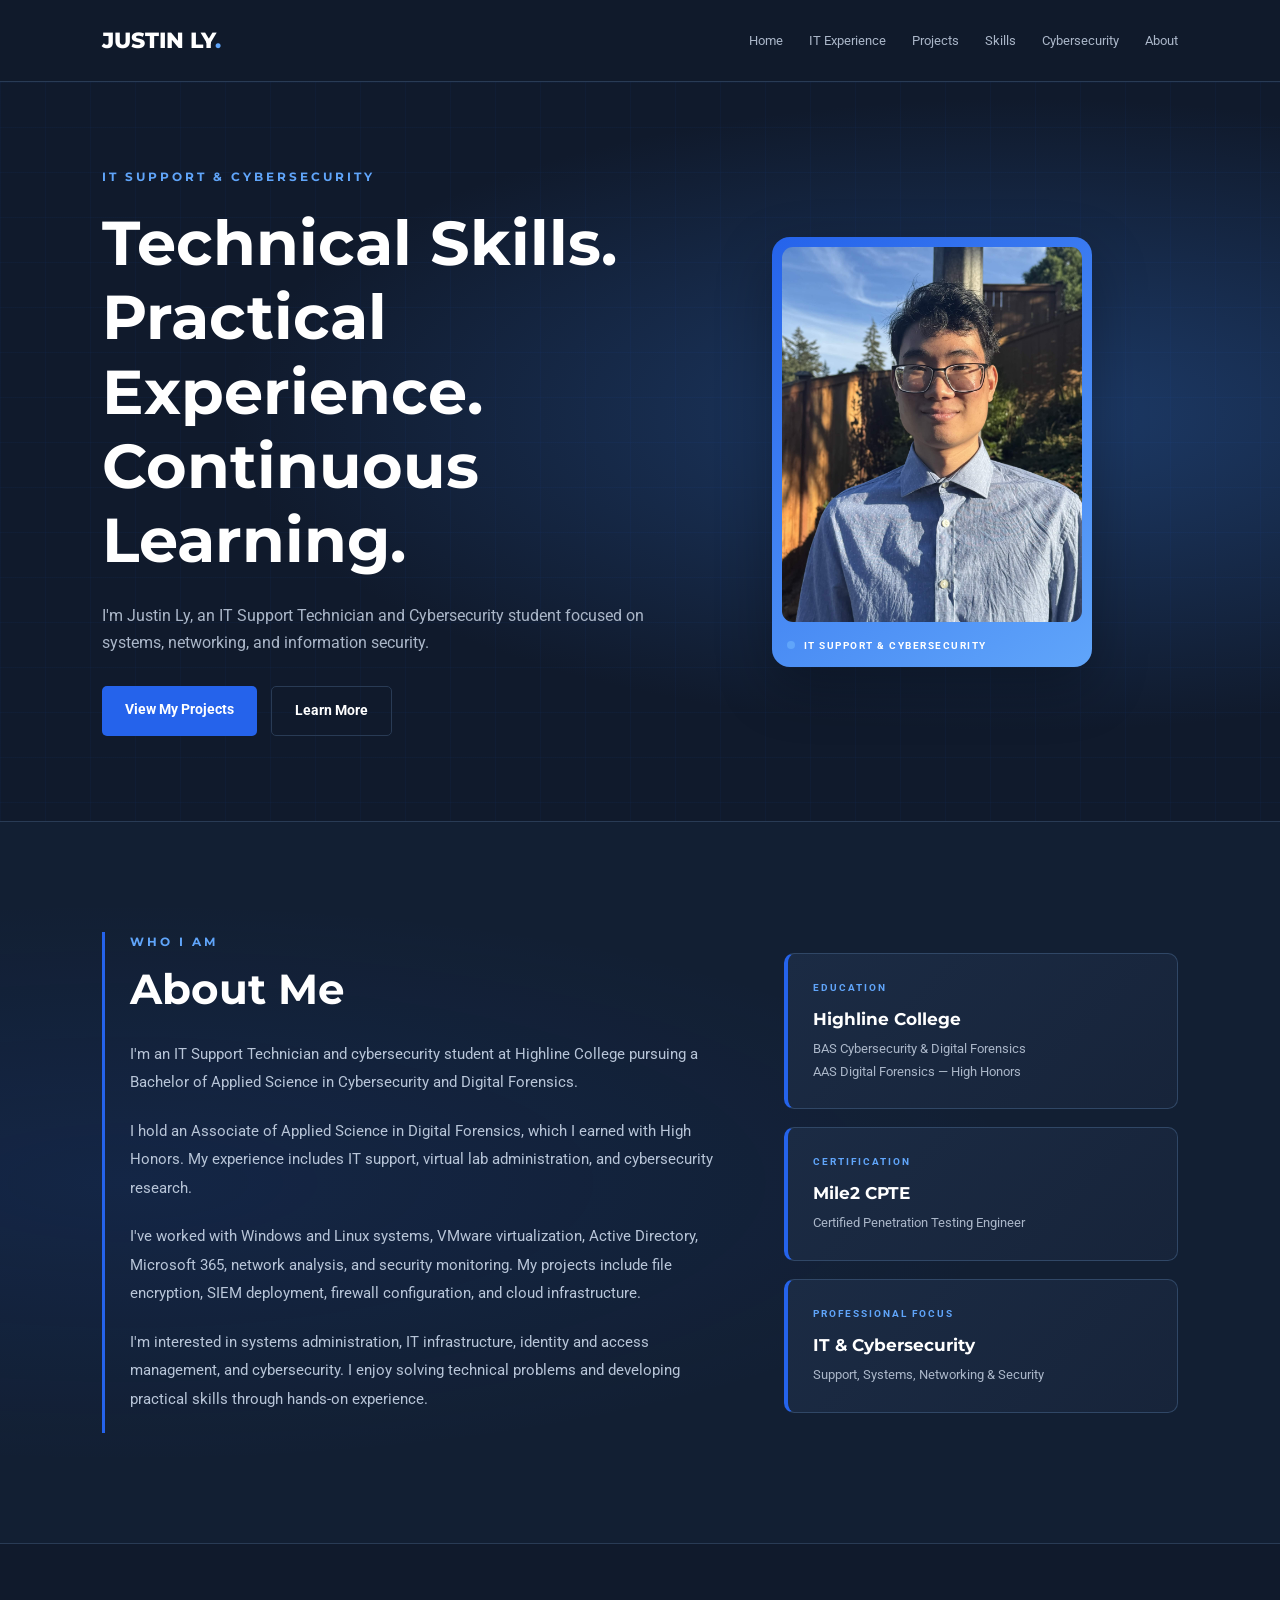
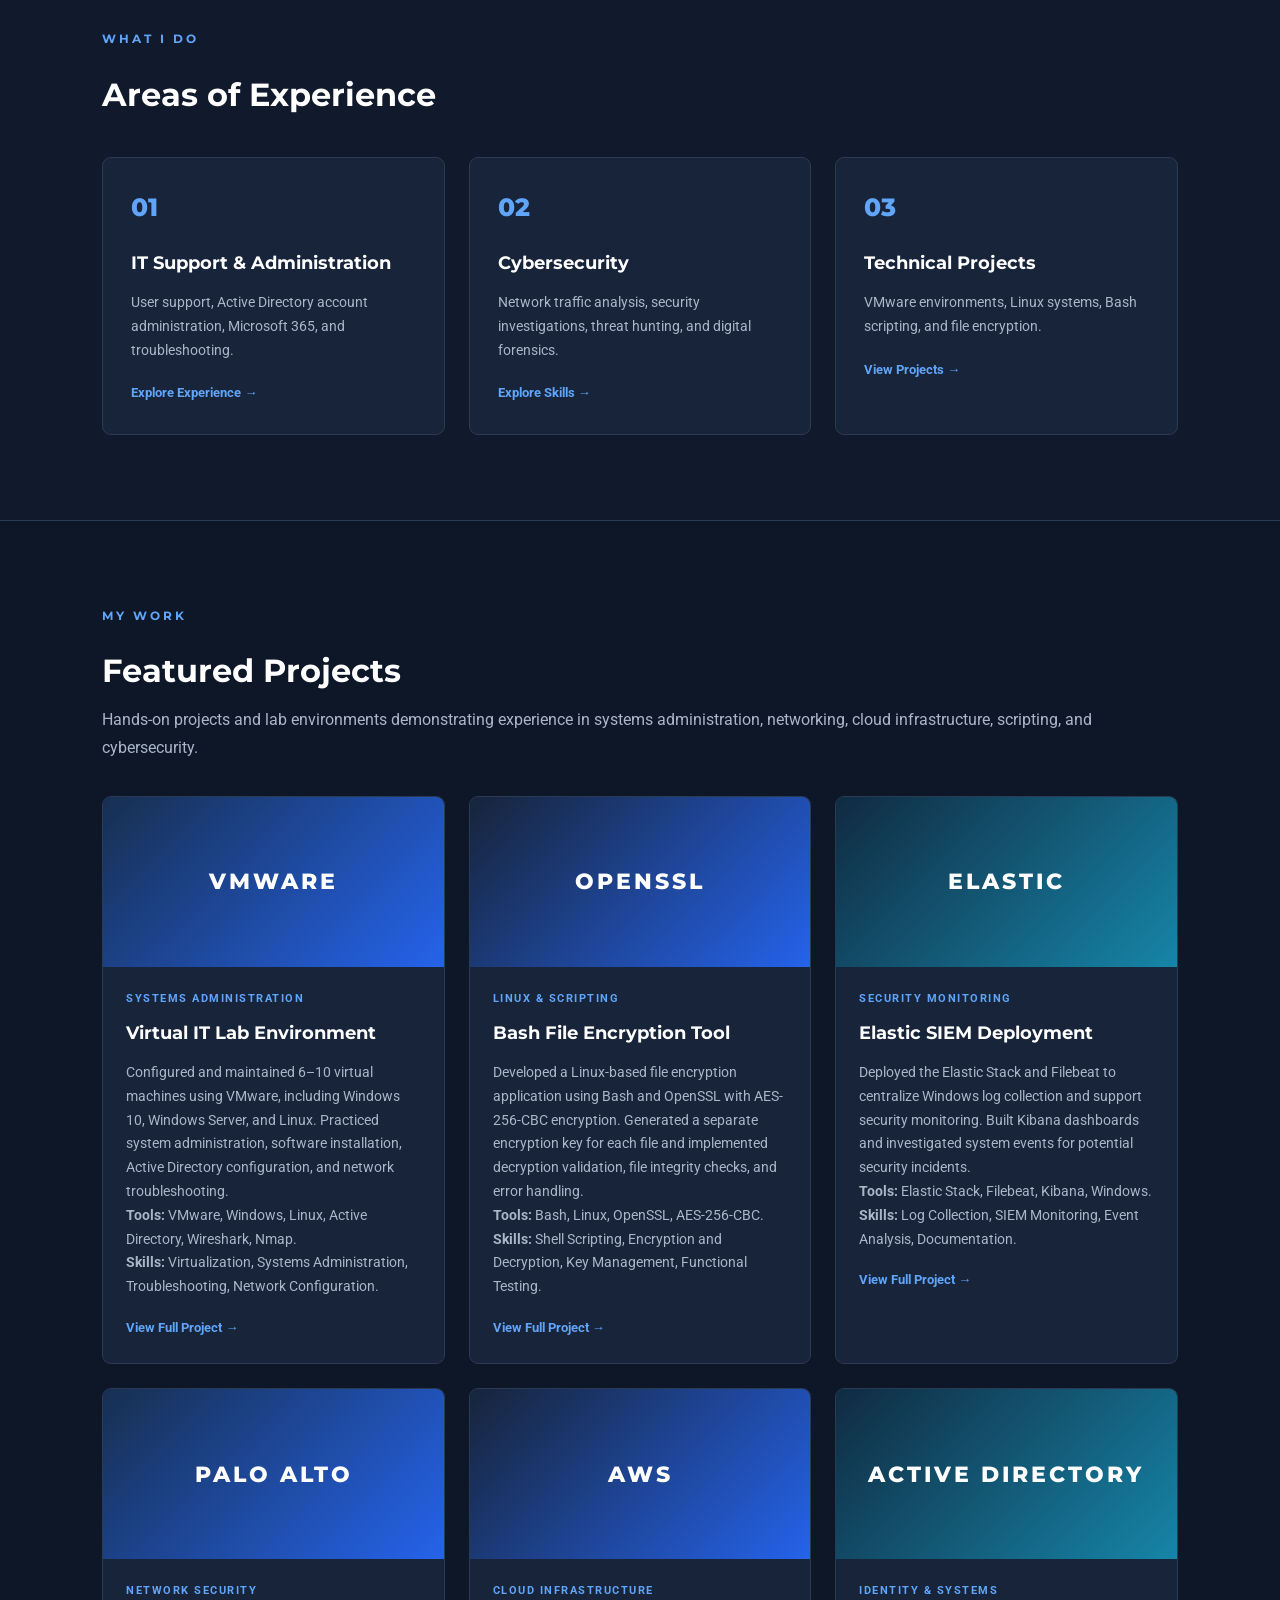
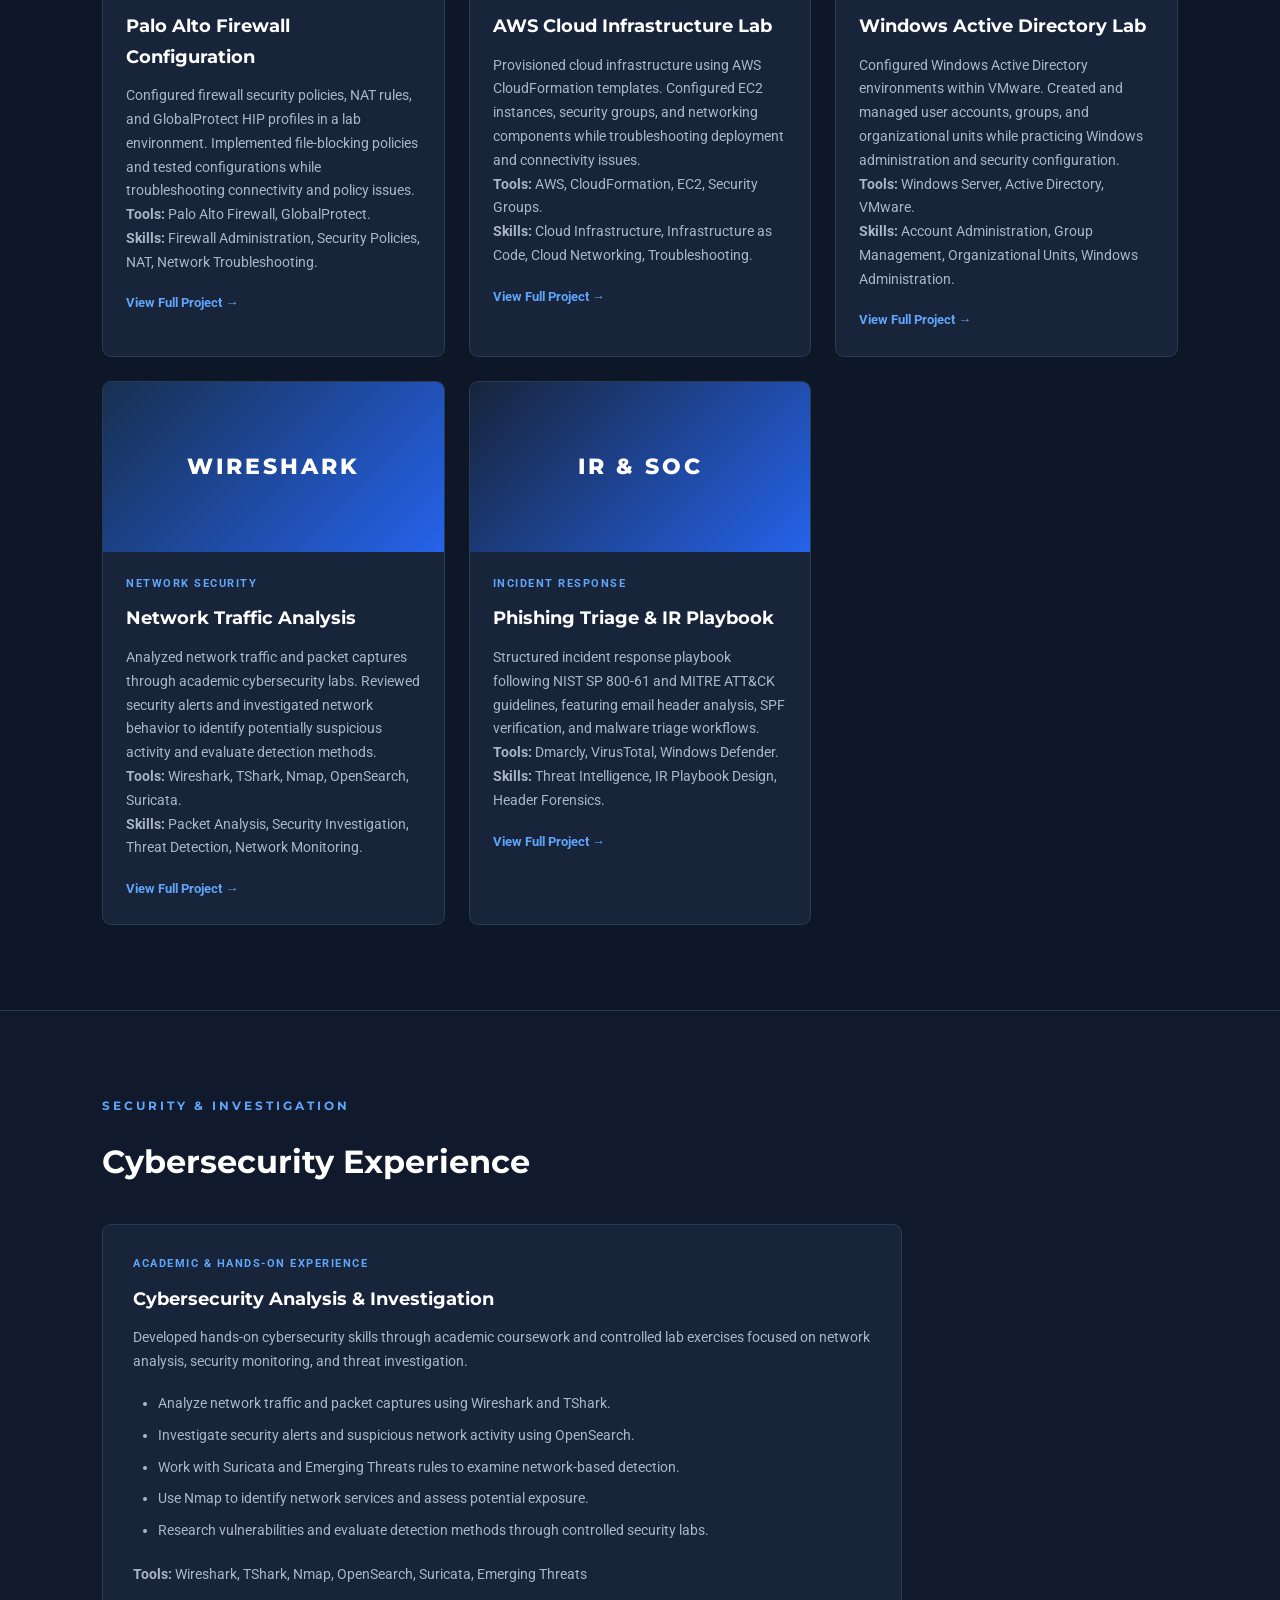
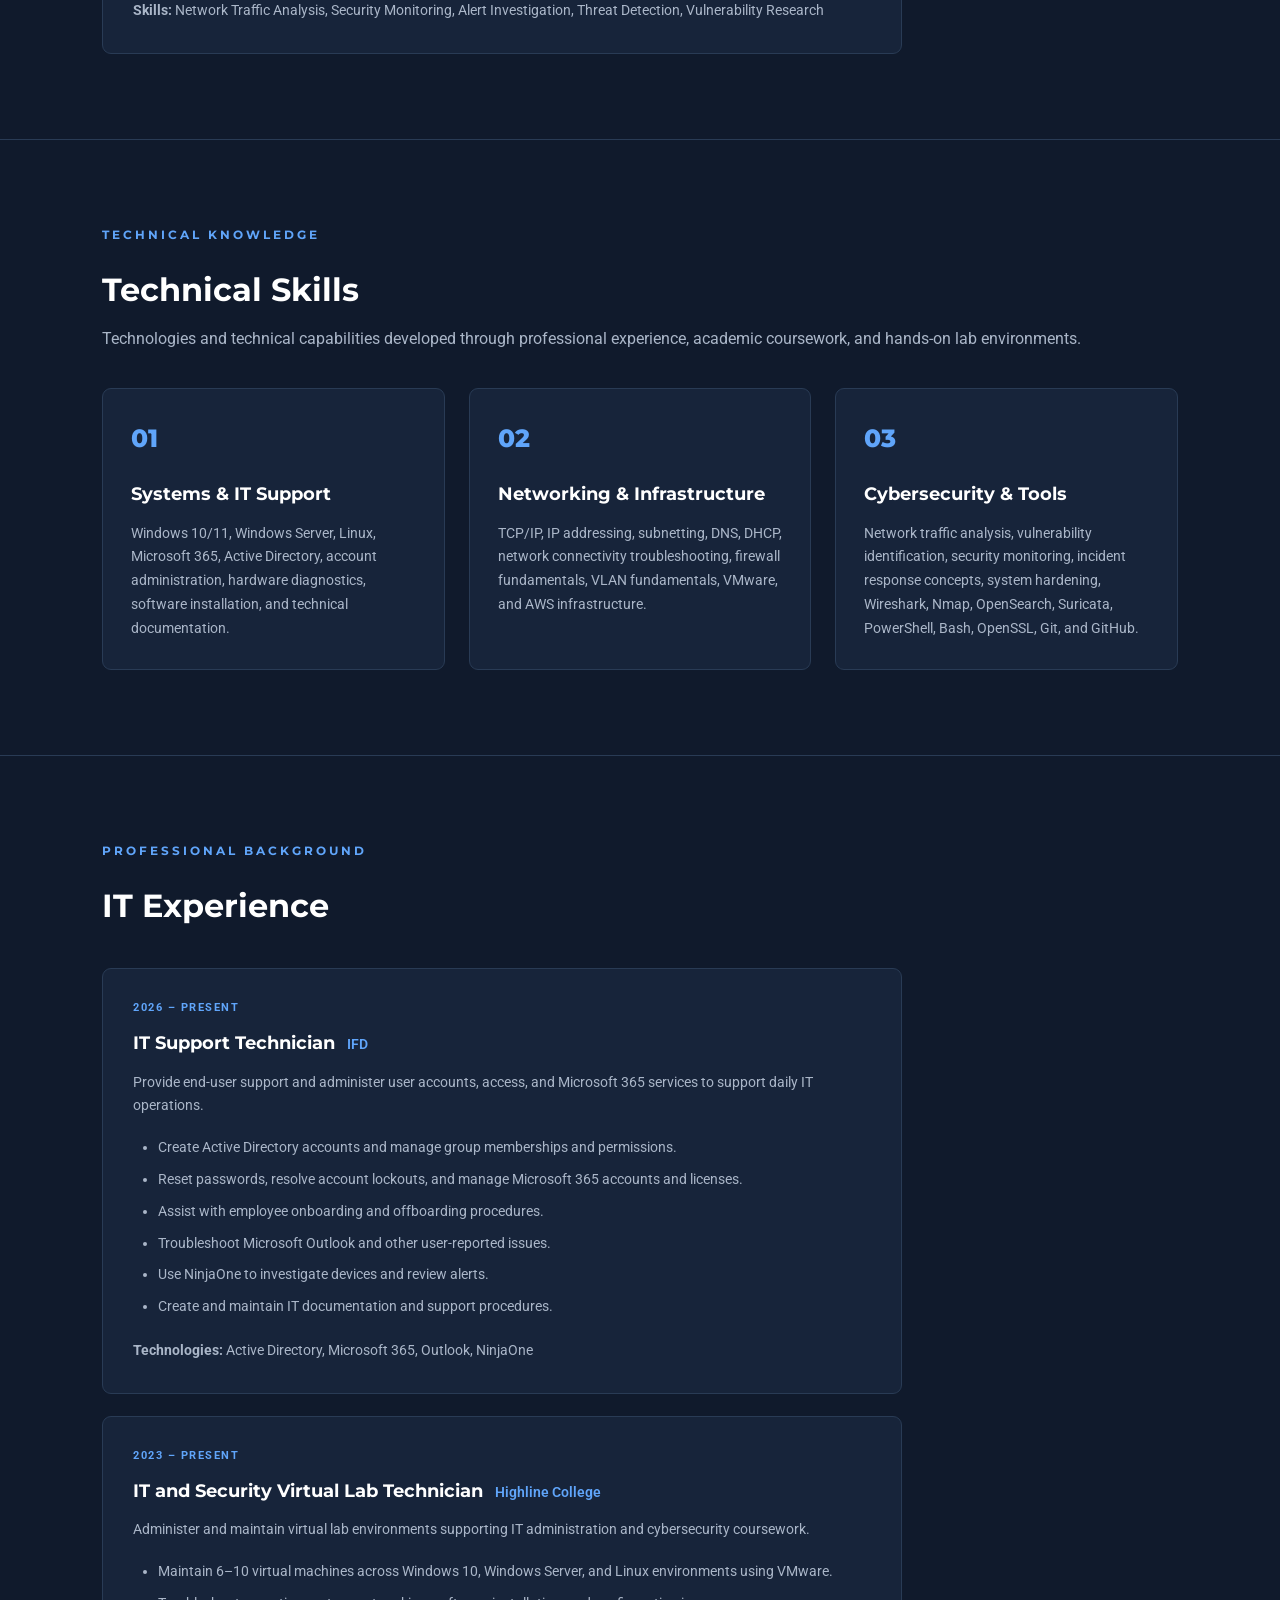
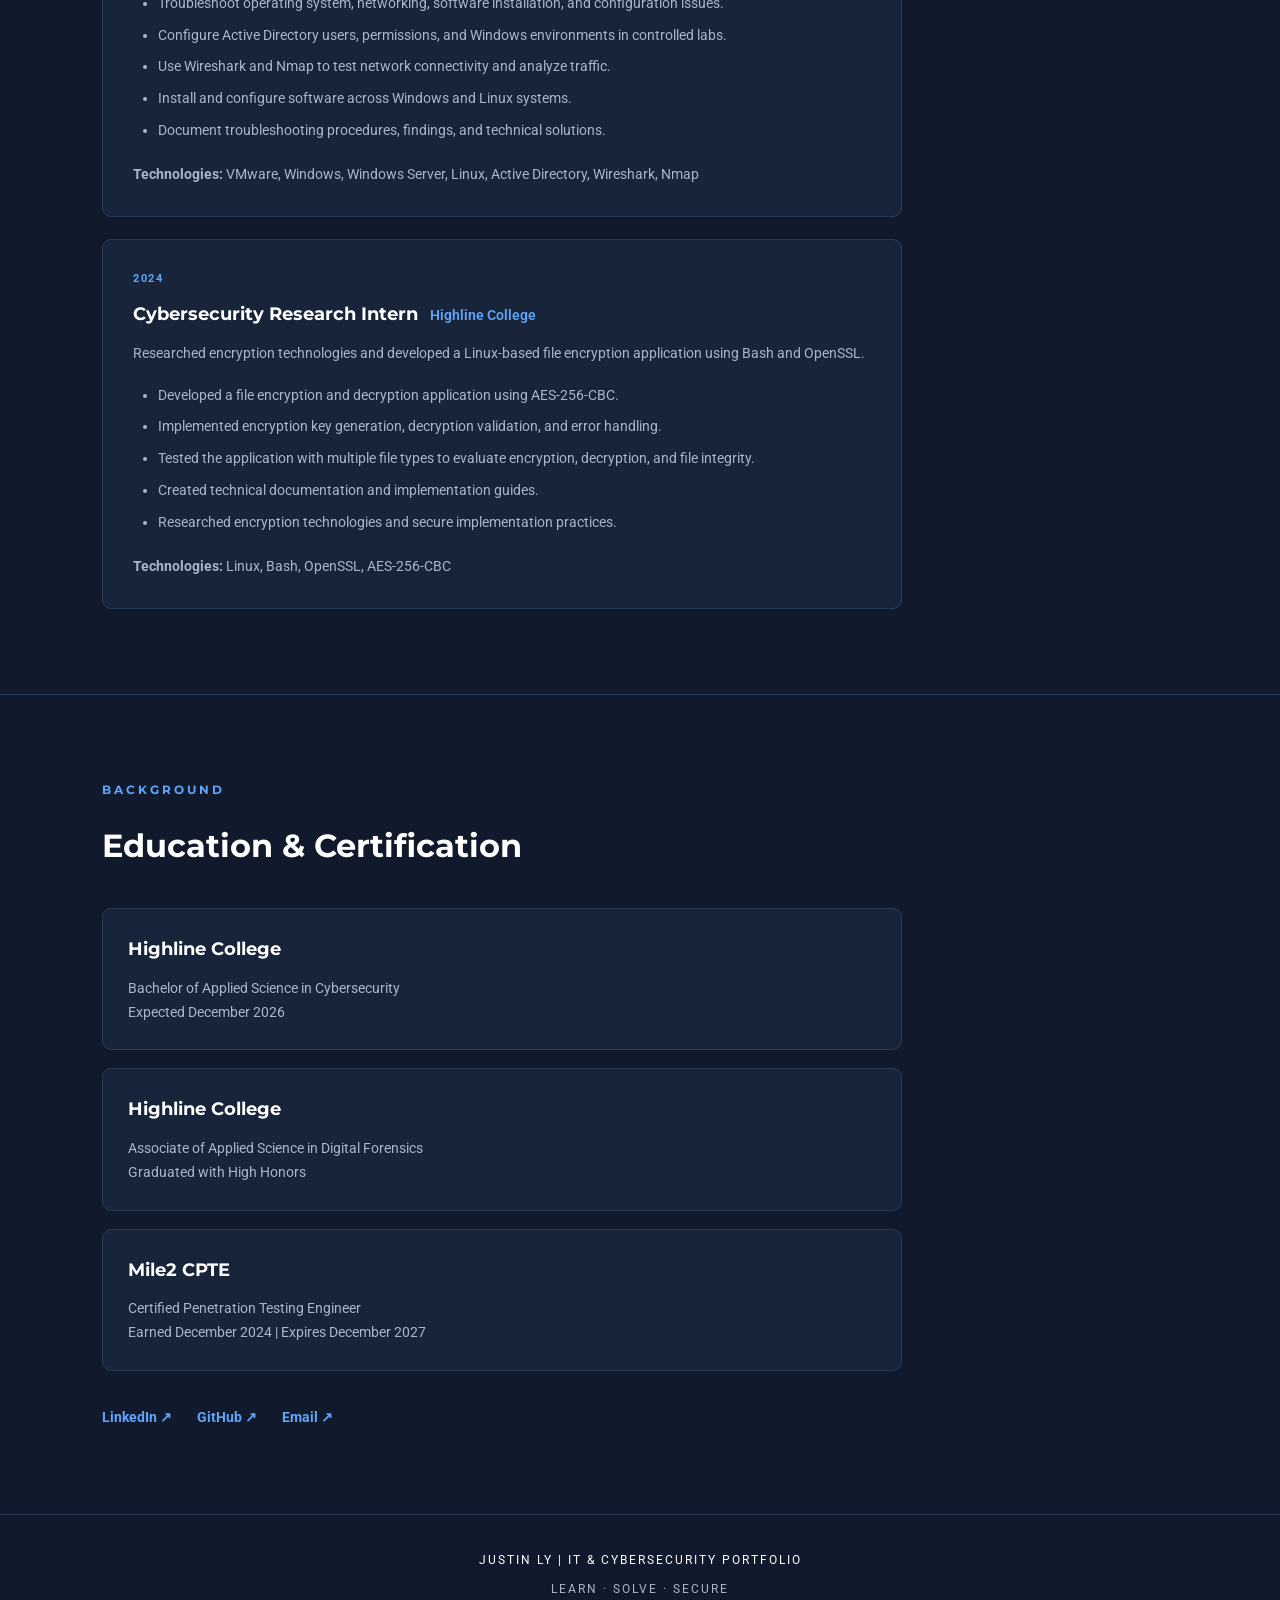
==== index.html @ 09d1bee8 "Add project links in index.html Added project links for various projects in the portfolio." ====
<!DOCTYPE html>
<html lang="en">
<head>
    <meta charset="UTF-8">
    <meta name="viewport" content="width=device-width, initial-scale=1.0">
    <title>Justin Ly | IT & Cybersecurity Portfolio</title>
    <link rel="stylesheet" href="style.css">
</head>

<body>

<header class="navbar">
    <a href="#home" class="logo">JUSTIN LY<span>.</span></a>

    <nav class="nav-links" aria-label="Main Navigation">
        <a href="#home">Home</a>
        <a href="#experience">IT Experience</a>
        <a href="#projects">Projects</a>
        <a href="#skills">Skills</a>
        <a href="#cybersecurity">Cybersecurity</a>
        <a href="#about">About</a>
    </nav>
</header>

<main>

<!-- HERO -->
<section class="hero" id="home">
    <div class="hero-content">
        <p class="eyebrow">IT SUPPORT & CYBERSECURITY</p>

        <h1>
            Technical Skills.<br>
            Practical Experience.<br>
            Continuous Learning.
        </h1>

        <p class="hero-description">
            I'm Justin Ly, an IT Support Technician and Cybersecurity
            student focused on systems, networking, and information security.
        </p>

        <div class="hero-buttons">
            <a href="#projects" class="button">View My Projects</a>
            <a href="#about" class="button secondary">Learn More</a>
        </div>
    </div>

    <div class="hero-side">
        <!-- PROFILE PHOTO -->
        <div class="hero-profile">
            <img src="images/Profile.jpg" alt="Portrait of Justin Ly">

            <div class="profile-caption">
                <span class="profile-status"></span>
                IT SUPPORT & CYBERSECURITY
            </div>
        </div>
    </div>
</section>

<!-- INTRODUCTION -->
<section class="intro-section" id="intro-about">
    <div class="about-layout">

        <div class="about-description">
            <p class="eyebrow">WHO I AM</p>
            <h2>About Me</h2>

            <p>
                I'm an IT Support Technician and cybersecurity student
                at Highline College pursuing a Bachelor of Applied
                Science in Cybersecurity and Digital Forensics.
            </p>
            
            <p>
                I hold an Associate of Applied Science in Digital
                Forensics, which I earned with High Honors. My
                experience includes IT support, virtual lab
                administration, and cybersecurity research.
            </p>
            
            <p>
                I've worked with Windows and Linux systems, VMware
                virtualization, Active Directory, Microsoft 365,
                network analysis, and security monitoring. My
                projects include file encryption, SIEM deployment,
                firewall configuration, and cloud infrastructure.
            </p>
            
            <p>
                I'm interested in systems administration, IT
                infrastructure, identity and access management,
                and cybersecurity. I enjoy solving technical
                problems and developing practical skills through
                hands-on experience.
            </p>
        </div>

        <div class="about-details">
            <div class="detail-card">
                <span class="detail-label">EDUCATION</span>
                <h3>Highline College</h3>
                <p>BAS Cybersecurity & Digital Forensics</p>
                <p>AAS Digital Forensics — High Honors</p>
            </div>

            <div class="detail-card">
                <span class="detail-label">CERTIFICATION</span>
                <h3>Mile2 CPTE</h3>
                <p>Certified Penetration Testing Engineer</p>
            </div>

            <div class="detail-card">
                <span class="detail-label">PROFESSIONAL FOCUS</span>
                <h3>IT & Cybersecurity</h3>
                <p>Support, Systems, Networking & Security</p>
            </div>
        </div>

    </div>
</section>

<!-- HIGHLIGHTS -->
<section class="highlights section">
    <div class="section-heading">
        <p class="eyebrow">WHAT I DO</p>
        <h2>Areas of Experience</h2>
    </div>

    <div class="card-grid">
        <article class="info-card">
            <div class="card-icon">01</div>
            <h3>IT Support & Administration</h3>
            <p>
                User support, Active Directory account
                administration, Microsoft 365, and
                troubleshooting.
            </p>
            <a href="#experience">Explore Experience →</a>
        </article>

        <article class="info-card">
            <div class="card-icon">02</div>
            <h3>Cybersecurity</h3>
            <p>
                Network traffic analysis, security
                investigations, threat hunting, and
                digital forensics.
            </p>
            <a href="#cybersecurity">Explore Skills →</a>
        </article>

        <article class="info-card">
            <div class="card-icon">03</div>
            <h3>Technical Projects</h3>
            <p>
                VMware environments, Linux systems,
                Bash scripting, and file encryption.
            </p>
            <a href="#projects">View Projects →</a>
        </article>
    </div>
</section>

<!-- FEATURED PROJECTS -->
<section id="projects" class="projects-section">
    <div class="section-heading">
        <p class="eyebrow">MY WORK</p>
        <h2>Featured Projects</h2>
        <p class="section-description">
            Hands-on projects and lab environments demonstrating
            experience in systems administration, networking,
            cloud infrastructure, scripting, and cybersecurity.
        </p>
    </div>

    <div class="card-grid">

        <!-- PROJECT 1 -->
        <article class="project-card">
            <div class="project-visual visual-one">VMWARE</div>
            <div class="project-content">
                <p class="project-category">SYSTEMS ADMINISTRATION</p>
                <h3>Virtual IT Lab Environment</h3>
                <p>
                    Configured and maintained 6–10 virtual machines
                    using VMware, including Windows 10, Windows
                    Server, and Linux. Practiced system administration,
                    software installation, Active Directory
                    configuration, and network troubleshooting.
                </p>
                <p><strong>Tools:</strong> VMware, Windows, Linux, Active Directory, Wireshark, Nmap.</p>
                <p><strong>Skills:</strong> Virtualization, Systems Administration, Troubleshooting, Network Configuration.</p>
                
                <a href="vmware-lab.html" class="project-link">View Full Project →</a>
            </div>
        </article>
        
        <!-- PROJECT 2 -->
        <article class="project-card">
            <div class="project-visual visual-two">OPENSSL</div>
            <div class="project-content">
                <p class="project-category">LINUX & SCRIPTING</p>
                <h3>Bash File Encryption Tool</h3>
                <p>
                    Developed a Linux-based file encryption
                    application using Bash and OpenSSL with
                    AES-256-CBC encryption. Generated a separate
                    encryption key for each file and implemented
                    decryption validation, file integrity checks,
                    and error handling.
                </p>
                <p><strong>Tools:</strong> Bash, Linux, OpenSSL, AES-256-CBC.</p>
                <p><strong>Skills:</strong> Shell Scripting, Encryption and Decryption, Key Management, Functional Testing.</p>
                
                <a href="encryption-tool.html" class="project-link">View Full Project →</a>
            </div>
        </article>

        <!-- PROJECT 3 -->
        <article class="project-card">
            <div class="project-visual visual-three">ELASTIC</div>
            <div class="project-content">
                <p class="project-category">SECURITY MONITORING</p>
                <h3>Elastic SIEM Deployment</h3>
                <p>
                    Deployed the Elastic Stack and Filebeat to
                    centralize Windows log collection and support
                    security monitoring. Built Kibana dashboards
                    and investigated system events for potential
                    security incidents.
                </p>
                <p><strong>Tools:</strong> Elastic Stack, Filebeat,
                Kibana, Windows.</p>
                <p><strong>Skills:</strong> Log Collection,
                SIEM Monitoring, Event Analysis, Documentation.</p>
                
                <a href="elastic-siem-deployment.html" class="project-link">View Full Project →</a>
            </div>
        </article>

        <!-- PROJECT 4 -->
        <article class="project-card">
            <div class="project-visual visual-one">PALO ALTO</div>
            <div class="project-content">
                <p class="project-category">NETWORK SECURITY</p>
                <h3>Palo Alto Firewall Configuration</h3>
                <p>
                    Configured firewall security policies, NAT
                    rules, and GlobalProtect HIP profiles in a
                    lab environment. Implemented file-blocking
                    policies and tested configurations while
                    troubleshooting connectivity and policy issues.
                </p>
                <p><strong>Tools:</strong> Palo Alto Firewall,
                GlobalProtect.</p>
                <p><strong>Skills:</strong> Firewall Administration,
                Security Policies, NAT, Network Troubleshooting.</p>
                
                <a href="palo-alto-firewall.html" class="project-link">View Full Project →</a>
            </div>
        </article>

        <!-- PROJECT 5 -->
        <article class="project-card">
            <div class="project-visual visual-two">AWS</div>
            <div class="project-content">
                <p class="project-category">CLOUD INFRASTRUCTURE</p>
                <h3>AWS Cloud Infrastructure Lab</h3>
                <p>
                    Provisioned cloud infrastructure using
                    AWS CloudFormation templates. Configured
                    EC2 instances, security groups, and networking
                    components while troubleshooting deployment
                    and connectivity issues.
                </p>
                <p><strong>Tools:</strong> AWS, CloudFormation,
                EC2, Security Groups.</p>
                <p><strong>Skills:</strong> Cloud Infrastructure,
                Infrastructure as Code, Cloud Networking,
                Troubleshooting.</p>
                
                <a href="aws-cloud-lab.html" class="project-link">View Full Project →</a>
            </div>
        </article>

        <!-- PROJECT 6 -->
        <article class="project-card">
            <div class="project-visual visual-three">ACTIVE DIRECTORY</div>
            <div class="project-content">
                <p class="project-category">IDENTITY & SYSTEMS</p>
                <h3>Windows Active Directory Lab</h3>
                <p>
                    Configured Windows Active Directory
                    environments within VMware. Created and
                    managed user accounts, groups, and
                    organizational units while practicing
                    Windows administration and security
                    configuration.
                </p>
                <p><strong>Tools:</strong> Windows Server,
                Active Directory, VMware.</p>
                <p><strong>Skills:</strong> Account Administration,
                Group Management, Organizational Units,
                Windows Administration.</p>
                
                <a href="active-directory-lab.html" class="project-link">View Full Project →</a>
            </div>
        </article>

        <!-- PROJECT 7 -->
        <article class="project-card">
            <div class="project-visual visual-one">WIRESHARK</div>
            <div class="project-content">
                <p class="project-category">NETWORK SECURITY</p>
                <h3>Network Traffic Analysis</h3>
                <p>
                    Analyzed network traffic and packet captures
                    through academic cybersecurity labs. Reviewed
                    security alerts and investigated network
                    behavior to identify potentially suspicious
                    activity and evaluate detection methods.
                </p>
                <p><strong>Tools:</strong> Wireshark, TShark,
                Nmap, OpenSearch, Suricata.</p>
                <p><strong>Skills:</strong> Packet Analysis,
                Security Investigation, Threat Detection,
                Network Monitoring.</p>
                
                <a href="network-traffic-analysis.html" class="project-link">View Full Project →</a>
            </div>
        </article>

        <!-- PROJECT 8 -->
        <article class="project-card">
            <div class="project-visual visual-two">IR & SOC</div>
            <div class="project-content">
                <p class="project-category">INCIDENT RESPONSE</p>
                <h3>Phishing Triage & IR Playbook</h3>
                <p>
                    Structured incident response playbook following NIST SP 800-61 and MITRE ATT&CK guidelines, featuring email header analysis, SPF verification, and malware triage workflows.
                </p>
                <p><strong>Tools:</strong> Dmarcly, VirusTotal, Windows Defender.</p>
                <p><strong>Skills:</strong> Threat Intelligence, IR Playbook Design, Header Forensics.</p>
                
                <a href="phishing-incident-response.html" class="project-link">View Full Project →</a>
            </div>
        </article>

    </div>
</section>

<!-- CYBERSECURITY -->
<section id="cybersecurity" class="cyber-section">
    <div class="section-heading">
        <p class="eyebrow">SECURITY & INVESTIGATION</p>
        <h2>Cybersecurity Experience</h2>
    </div>

    <div class="experience-card">
        <p class="project-category">ACADEMIC & HANDS-ON EXPERIENCE</p>
        <h3>Cybersecurity Analysis & Investigation</h3>

        <p class="experience-summary">
            Developed hands-on cybersecurity skills through academic
            coursework and controlled lab exercises focused on network
            analysis, security monitoring, and threat investigation.
        </p>

        <ul class="experience-list">
            <li>Analyze network traffic and packet captures using Wireshark and TShark.</li>
            <li>Investigate security alerts and suspicious network activity using OpenSearch.</li>
            <li>Work with Suricata and Emerging Threats rules to examine network-based detection.</li>
            <li>Use Nmap to identify network services and assess potential exposure.</li>
            <li>Research vulnerabilities and evaluate detection methods through controlled security labs.</li>
        </ul>

        <p class="project-tools">
            <strong>Tools:</strong> Wireshark, TShark, Nmap, OpenSearch,
            Suricata, Emerging Threats
        </p>

        <p class="project-tools">
            <strong>Skills:</strong> Network Traffic Analysis, Security
            Monitoring, Alert Investigation, Threat Detection,
            Vulnerability Research
        </p>
    </div>
</section>

<!-- TECHNICAL SKILLS -->
<section id="skills" class="highlights">
    <div class="section-heading">
        <p class="eyebrow">TECHNICAL KNOWLEDGE</p>
        <h2>Technical Skills</h2>
        <p class="section-description">
            Technologies and technical capabilities developed
            through professional experience, academic coursework,
            and hands-on lab environments.
        </p>
    </div>

    <div class="card-grid">
        <article class="info-card">
            <div class="card-icon">01</div>
            <h3>Systems & IT Support</h3>
            <p>
                Windows 10/11, Windows Server, Linux,
                Microsoft 365, Active Directory, account
                administration, hardware diagnostics,
                software installation, and technical
                documentation.
            </p>
        </article>

        <article class="info-card">
            <div class="card-icon">02</div>
            <h3>Networking & Infrastructure</h3>
            <p>
                TCP/IP, IP addressing, subnetting, DNS,
                DHCP, network connectivity troubleshooting,
                firewall fundamentals, VLAN fundamentals,
                VMware, and AWS infrastructure.
            </p>
        </article>

        <article class="info-card">
            <div class="card-icon">03</div>
            <h3>Cybersecurity & Tools</h3>
            <p>
                Network traffic analysis, vulnerability
                identification, security monitoring,
                incident response concepts, system hardening,
                Wireshark, Nmap, OpenSearch, Suricata,
                PowerShell, Bash, OpenSSL, Git, and GitHub.
            </p>
        </article>
    </div>
</section>

<!-- IT EXPERIENCE -->
<section id="experience" class="experience-section">
    <div class="section-heading">
        <p class="eyebrow">PROFESSIONAL BACKGROUND</p>
        <h2>IT Experience</h2>
    </div>

    <!-- IFD -->
    <div class="experience-card">
        <p class="project-category">2026 – PRESENT</p>

        <div class="experience-heading">
            <h3>IT Support Technician</h3>
            <span class="company">IFD</span>
        </div>

        <p class="experience-summary">
            Provide end-user support and administer user accounts,
            access, and Microsoft 365 services to support daily IT operations.
        </p>

        <ul class="experience-list">
            <li>Create Active Directory accounts and manage group memberships and permissions.</li>
            <li>Reset passwords, resolve account lockouts, and manage Microsoft 365 accounts and licenses.</li>
            <li>Assist with employee onboarding and offboarding procedures.</li>
            <li>Troubleshoot Microsoft Outlook and other user-reported issues.</li>
            <li>Use NinjaOne to investigate devices and review alerts.</li>
            <li>Create and maintain IT documentation and support procedures.</li>
        </ul>

        <p class="project-tools">
            <strong>Technologies:</strong> Active Directory, Microsoft 365,
            Outlook, NinjaOne
        </p>
    </div>

    <!-- HIGHLINE VIRTUAL LAB -->
    <div class="experience-card">
        <p class="project-category">2023 – PRESENT</p>

        <div class="experience-heading">
            <h3>IT and Security Virtual Lab Technician</h3>
            <span class="company">Highline College</span>
        </div>

        <p class="experience-summary">
            Administer and maintain virtual lab environments
            supporting IT administration and cybersecurity coursework.
        </p>

        <ul class="experience-list">
            <li>Maintain 6–10 virtual machines across Windows 10, Windows Server, and Linux environments using VMware.</li>
            <li>Troubleshoot operating system, networking, software installation, and configuration issues.</li>
            <li>Configure Active Directory users, permissions, and Windows environments in controlled labs.</li>
            <li>Use Wireshark and Nmap to test network connectivity and analyze traffic.</li>
            <li>Install and configure software across Windows and Linux systems.</li>
            <li>Document troubleshooting procedures, findings, and technical solutions.</li>
        </ul>

        <p class="project-tools">
            <strong>Technologies:</strong> VMware, Windows, Windows Server,
            Linux, Active Directory, Wireshark, Nmap
        </p>
    </div>

    <!-- CYBERSECURITY RESEARCH INTERNSHIP -->
    <div class="experience-card">
        <p class="project-category">2024</p>

        <div class="experience-heading">
            <h3>Cybersecurity Research Intern</h3>
            <span class="company">Highline College</span>
        </div>

        <p class="experience-summary">
            Researched encryption technologies and developed a
            Linux-based file encryption application using Bash and OpenSSL.
        </p>

        <ul class="experience-list">
            <li>Developed a file encryption and decryption application using AES-256-CBC.</li>
            <li>Implemented encryption key generation, decryption validation, and error handling.</li>
            <li>Tested the application with multiple file types to evaluate encryption, decryption, and file integrity.</li>
            <li>Created technical documentation and implementation guides.</li>
            <li>Researched encryption technologies and secure implementation practices.</li>
        </ul>

        <p class="project-tools">
            <strong>Technologies:</strong> Linux, Bash, OpenSSL, AES-256-CBC
        </p>
    </div>
</section>

<!-- ABOUT / EDUCATION -->
<section id="about" class="about-section">
    <div class="section-heading">
        <p class="eyebrow">BACKGROUND</p>
        <h2>Education & Certification</h2>
    </div>

    <div class="education-card">
        <h3>Highline College</h3>
        <p>Bachelor of Applied Science in Cybersecurity</p>
        <p class="muted">Expected December 2026</p>
    </div>

    <div class="education-card">
        <h3>Highline College</h3>
        <p>Associate of Applied Science in Digital Forensics</p>
        <p class="muted">Graduated with High Honors</p>
    </div>

    <div class="education-card">
        <h3>Mile2 CPTE</h3>
        <p>Certified Penetration Testing Engineer</p>
        <p class="muted">Earned December 2024 | Expires December 2027</p>
    </div>

    <div class="contact-links">
        <a href="https://www.linkedin.com/in/justinly293" target="_blank" rel="noopener noreferrer">LinkedIn ↗</a>
        <a href="https://github.com/Justin-L293" target="_blank" rel="noopener noreferrer">GitHub ↗</a>
        <a href="mailto:justin.ly.tech@gmail.com">Email ↗</a>
    </div>
</section>

</main>

<footer>
    <p>JUSTIN LY | IT & CYBERSECURITY PORTFOLIO</p>
    <p class="muted">LEARN · SOLVE · SECURE</p>
</footer>

</body>
</html>
---- style.css ----
@import url('https://fonts.googleapis.com/css2?family=Montserrat:wght@400;500;600;700;800&family=Roboto:wght@400;500;700&display=swap');

:root {
    --background: #101A2C;
    --surface: #17243A;
    --surface-light: #1D2D47;
    --accent: #2563EB;
    --accent-light: #60A5FA;
    --text: #FFFFFF;
    --muted: #AAB6C8;
    --border: #293B55;
}

* {
    margin: 0;
    padding: 0;
    box-sizing: border-box;
    scroll-behavior: smooth;
}

html, body {
    width: 100%;
    overflow-x: hidden;
}

body {
    background: var(--background);
    color: var(--text);
    font-family: 'Roboto', sans-serif;
    line-height: 1.7;
}

a {
    transition: 0.25s ease;
}

h1, h2, h3 {
    font-family: 'Montserrat', sans-serif;
}

/* NAVIGATION */

.navbar {
    display: flex;
    justify-content: space-between;
    align-items: center;
    padding: 22px 8%;
    background: rgba(16, 26, 44, 0.97);
    border-bottom: 1px solid var(--border);
    position: sticky;
    top: 0;
    z-index: 10;
    width: 100%;
}

.logo {
    color: white;
    font-family: 'Montserrat', sans-serif;
    font-size: 22px;
    font-weight: 800;
    text-decoration: none;
}

.logo span {
    color: var(--accent-light);
}

.nav-links {
    display: flex;
    gap: 26px;
}

.nav-links a {
    color: var(--muted);
    text-decoration: none;
    font-size: 13px;
}

.nav-links a:hover {
    color: var(--accent-light);
}

/* HERO */

.hero {
    position: relative;
    display: grid;
    grid-template-columns: minmax(0, 1.2fr) minmax(0, 0.8fr);
    align-items: center;
    gap: 60px;

    width: 100%;
    min-height: 620px;
    padding: 85px max(8%, calc((100% - 1200px) / 2));

    background-color: #101A2C;
    background-image:
        linear-gradient(rgba(37, 99, 235, 0.045) 1px, transparent 1px),
        linear-gradient(90deg, rgba(37, 99, 235, 0.045) 1px, transparent 1px),
        radial-gradient(ellipse at 80% 45%, #1d3b69 0%, transparent 55%);
    background-size: 45px 45px, 45px 45px, auto;

    border-bottom: 1px solid var(--border);
}

.hero-content {
    width: 100%;
    max-width: 650px;
}

.eyebrow {
    color: var(--accent-light);
    font-family: 'Montserrat', sans-serif;
    font-size: 12px;
    font-weight: 700;
    letter-spacing: 3px;
    margin-bottom: 18px;
}

.hero h1 {
    font-size: clamp(38px, 5vw, 62px);
    line-height: 1.2;
    margin-bottom: 24px;
}

.hero h1 span {
    color: var(--accent-light);
}

.hero-description {
    color: var(--muted);
    max-width: 590px;
    font-size: 16px;
}

.hero-buttons {
    display: flex;
    gap: 14px;
    margin-top: 30px;
    flex-wrap: wrap;
}

.button {
    display: inline-block;
    padding: 12px 23px;
    border-radius: 5px;
    background: var(--accent);
    color: white;
    text-decoration: none;
    font-weight: 700;
    font-size: 14px;
}

.button:hover {
    background: #1D4ED8;
    transform: translateY(-2px);
}

.button.secondary {
    background: transparent;
    border: 1px solid var(--border);
}

.button.secondary:hover {
    border-color: var(--accent-light);
}

/* PROFILE PHOTO */

.hero-profile {
    width: 100%;
    max-width: 320px;
    justify-self: center;
    padding: 10px;
    background: linear-gradient(145deg, #2563EB, #60A5FA);
    border-radius: 18px;
    box-shadow: 0 20px 55px rgba(0, 0, 0, 0.3);
}

.hero-profile img {
    display: block;
    width: 100%;
    aspect-ratio: 4 / 5;
    object-fit: cover;
    object-position: center;
    border-radius: 11px;
}

.profile-caption {
    display: flex;
    align-items: center;
    gap: 9px;
    padding: 15px 5px 3px;
    color: #FFFFFF;
    font-size: 10px;
    font-weight: 700;
    letter-spacing: 1.5px;
}

.profile-status {
    width: 8px;
    height: 8px;
    background: #60A5FA;
    border-radius: 50%;
}

/* GENERAL SECTIONS */

section {
    scroll-margin-top: 85px;
}

.section-heading {
    margin-bottom: 35px;
}

.section-heading h2 {
    font-size: 32px;
}

.intro-section,
.highlights,
.projects-section,
.cyber-section,
.experience-section,
.about-section {
    width: 100%;
    padding: 85px max(8%, calc((100% - 1200px) / 2));
    border-bottom: 1px solid var(--border);
}

.intro-text {
    max-width: 850px;
    color: var(--muted);
    font-size: 17px;
}

/* CARDS */

.card-grid {
    display: grid;
    grid-template-columns: repeat(3, minmax(0, 1fr));
    gap: 24px;
}

.info-card,
.project-card,
.experience-card,
.education-card {
    background: var(--surface);
    border: 1px solid var(--border);
    border-radius: 9px;
    overflow: hidden;
    transition: 0.25s ease;
}

.info-card,
.project-card {
    min-width: 0;
}

.info-card {
    padding: 28px;
}

.info-card:hover,
.project-card:hover {
    transform: translateY(-5px);
    border-color: var(--accent);
}

.card-icon {
    color: var(--accent-light);
    font-family: 'Montserrat', sans-serif;
    font-size: 25px;
    font-weight: 800;
    margin-bottom: 20px;
}

.info-card h3,
.project-card h3,
.experience-card h3,
.education-card h3 {
    font-size: 18px;
    margin-bottom: 12px;
}

.info-card p,
.project-content p,
.experience-card p,
.education-card p,
.cyber-section > p {
    color: var(--muted);
    font-size: 14px;
}

.info-card a {
    display: inline-block;
    color: var(--accent-light);
    text-decoration: none;
    font-size: 13px;
    margin-top: 20px;
    font-weight: 700;
}

/* PROJECTS */

.projects-section {
    background: #0D1728;
}

.section-description {
    color: var(--muted);
    margin-top: 8px;
}

.project-visual {
    height: 170px;
    display: flex;
    justify-content: center;
    align-items: center;
    font-family: 'Montserrat', sans-serif;
    font-size: 22px;
    font-weight: 800;
    letter-spacing: 3px;
    color: white;
}

.visual-one {
    background: linear-gradient(135deg, #172F50, #2563EB);
}

.visual-two {
    background: linear-gradient(135deg, #17243A, #2563EB);
}

.visual-three {
    background: linear-gradient(135deg, #102B42, #1685A8);
}

.project-content {
    padding: 23px;
}

.project-category {
    color: var(--accent-light) !important;
    font-size: 11px !important;
    font-weight: 700;
    letter-spacing: 1.5px;
    margin-bottom: 10px;
}

/* CYBERSECURITY */

.cyber-section > p {
    max-width: 800px;
    font-size: 16px;
}

/* EXPERIENCE */

.experience-card {
    padding: 30px;
    max-width: 800px;
    margin-bottom: 22px;
}

.experience-card:last-child {
    margin-bottom: 0;
}

.experience-heading {
    display: flex;
    align-items: baseline;
    gap: 12px;
    flex-wrap: wrap;
    margin-bottom: 12px;
}

.experience-heading h3 {
    margin-bottom: 0;
}

.experience-heading .company {
    color: var(--accent-light);
    font-size: 14px;
    font-weight: 600;
}

.experience-summary {
    margin-bottom: 18px;
    line-height: 1.7;
}

.experience-list {
    padding-left: 25px;
    margin: 10px 0 20px;
}

.experience-list li {
    color: var(--muted);
    font-size: 14px;
    font-weight: 400;
    line-height: 1.7;
    margin-bottom: 8px;
}

.experience-card .project-tools {
    margin-top: 12px;
    line-height: 1.7;
}

/* ABOUT ME */

.intro-section {
    background:
        radial-gradient(ellipse at 10% 50%, rgba(37, 99, 235, 0.10), transparent 55%),
        #121F33;
    padding-top: 110px;
    padding-bottom: 110px;
}

.about-layout {
    display: grid;
    grid-template-columns: 1.4fr 0.9fr;
    gap: 70px;
    align-items: center;
    max-width: 1200px;
    margin: auto;
}

.about-description {
    position: relative;
    padding-left: 25px;
    border-left: 3px solid var(--accent);
}

.about-description h2 {
    font-size: 42px;
    margin-bottom: 25px;
    line-height: 1.2;
}

.about-description .eyebrow {
    margin-bottom: 12px;
}

.about-description p:not(.eyebrow) {
    color: #B8C5D8;
    font-size: 15px;
    line-height: 1.9;
    margin-bottom: 20px;
    max-width: 650px;
}

.about-details {
    display: grid;
    gap: 18px;
}

.detail-card {
    position: relative;
    padding: 25px;
    background: linear-gradient(135deg, #1B2B44, #17243A);
    border: 1px solid #304766;
    border-radius: 10px;
    border-left: 4px solid var(--accent);
    transition: transform 0.25s, border-color 0.25s;
}

.detail-card:hover {
    transform: translateX(6px);
    border-color: var(--accent-light);
}

.detail-label {
    display: block;
    color: var(--accent-light);
    font-size: 10px;
    font-weight: 700;
    letter-spacing: 2px;
    margin-bottom: 9px;
}

.detail-card h3 {
    color: #FFFFFF;
    font-size: 17px;
    margin-bottom: 5px;
}

.detail-card p {
    color: #AAB6C8;
    font-size: 13px;
}

/* EDUCATION */

.education-card {
    padding: 25px;
    max-width: 800px;
    margin-bottom: 18px;
}

.muted {
    color: var(--muted);
}

/* CONTACT */

.contact-links {
    display: flex;
    gap: 25px;
    margin-top: 35px;
    flex-wrap: wrap;
}

.contact-links a {
    color: var(--accent-light);
    text-decoration: none;
    font-weight: 700;
    font-size: 14px;
}

.contact-links a:hover {
    color: white;
}

/* FOOTER */

footer {
    padding: 35px 15px;
    text-align: center;
    font-size: 12px;
    letter-spacing: 2px;
}

footer .muted {
    margin-top: 8px;
}

/* RESPONSIVE DESIGN */

@media (max-width: 850px) {
    .navbar {
        flex-direction: column;
        gap: 15px;
    }

    .nav-links {
        justify-content: center;
        flex-wrap: wrap;
        gap: 14px;
    }

    .hero {
        grid-template-columns: 1fr;
        padding: 75px 8%;
        gap: 40px;
        text-align: center;
    }

    .hero-content {
        margin: auto;
    }

    .hero-description {
        margin: auto;
    }

    .hero-buttons {
        justify-content: center;
    }

    .hero-profile {
        max-width: 260px;
    }

    .intro-section,
    .highlights,
    .projects-section,
    .cyber-section,
    .experience-section,
    .about-section {
        padding: 65px 8%;
    }

    .about-layout {
        grid-template-columns: 1fr;
        gap: 35px;
    }

    .about-description h2 {
        font-size: 34px;
    }

    .card-grid {
        grid-template-columns: 1fr;
    }
}

/* PROJECT VISUAL IMAGES */

.project-visual img {
    width: 100%;
    height: 100%;
    object-fit: cover;
    object-position: center;
    border-radius: 9px 9px 0 0;
    display: block;
    background-color: var(--surface-light);
}

.project-link {
    display: inline-block;
    color: var(--accent-light);
    text-decoration: none;
    font-size: 13px;
    font-weight: 700;
    margin-top: 18px;
}

.project-link:hover {
    color: white;
    transform: translateX(4px);
}
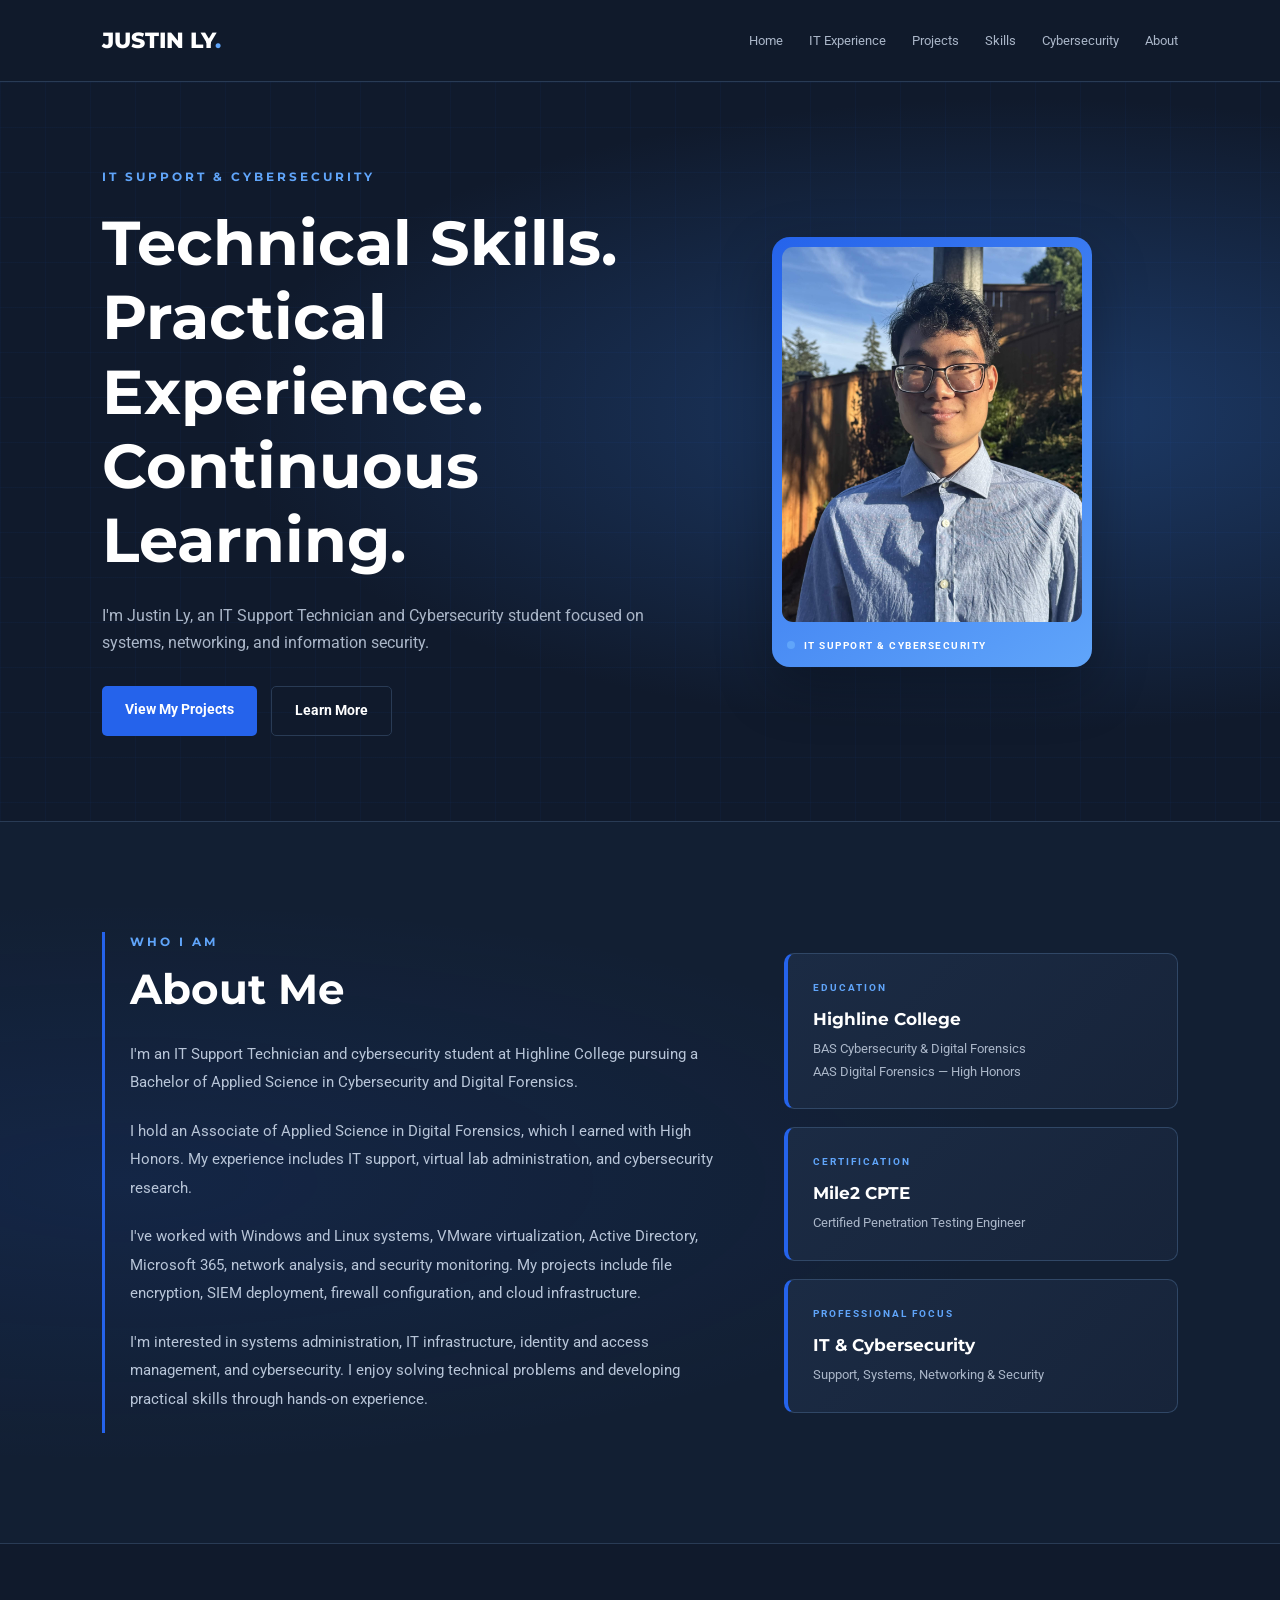
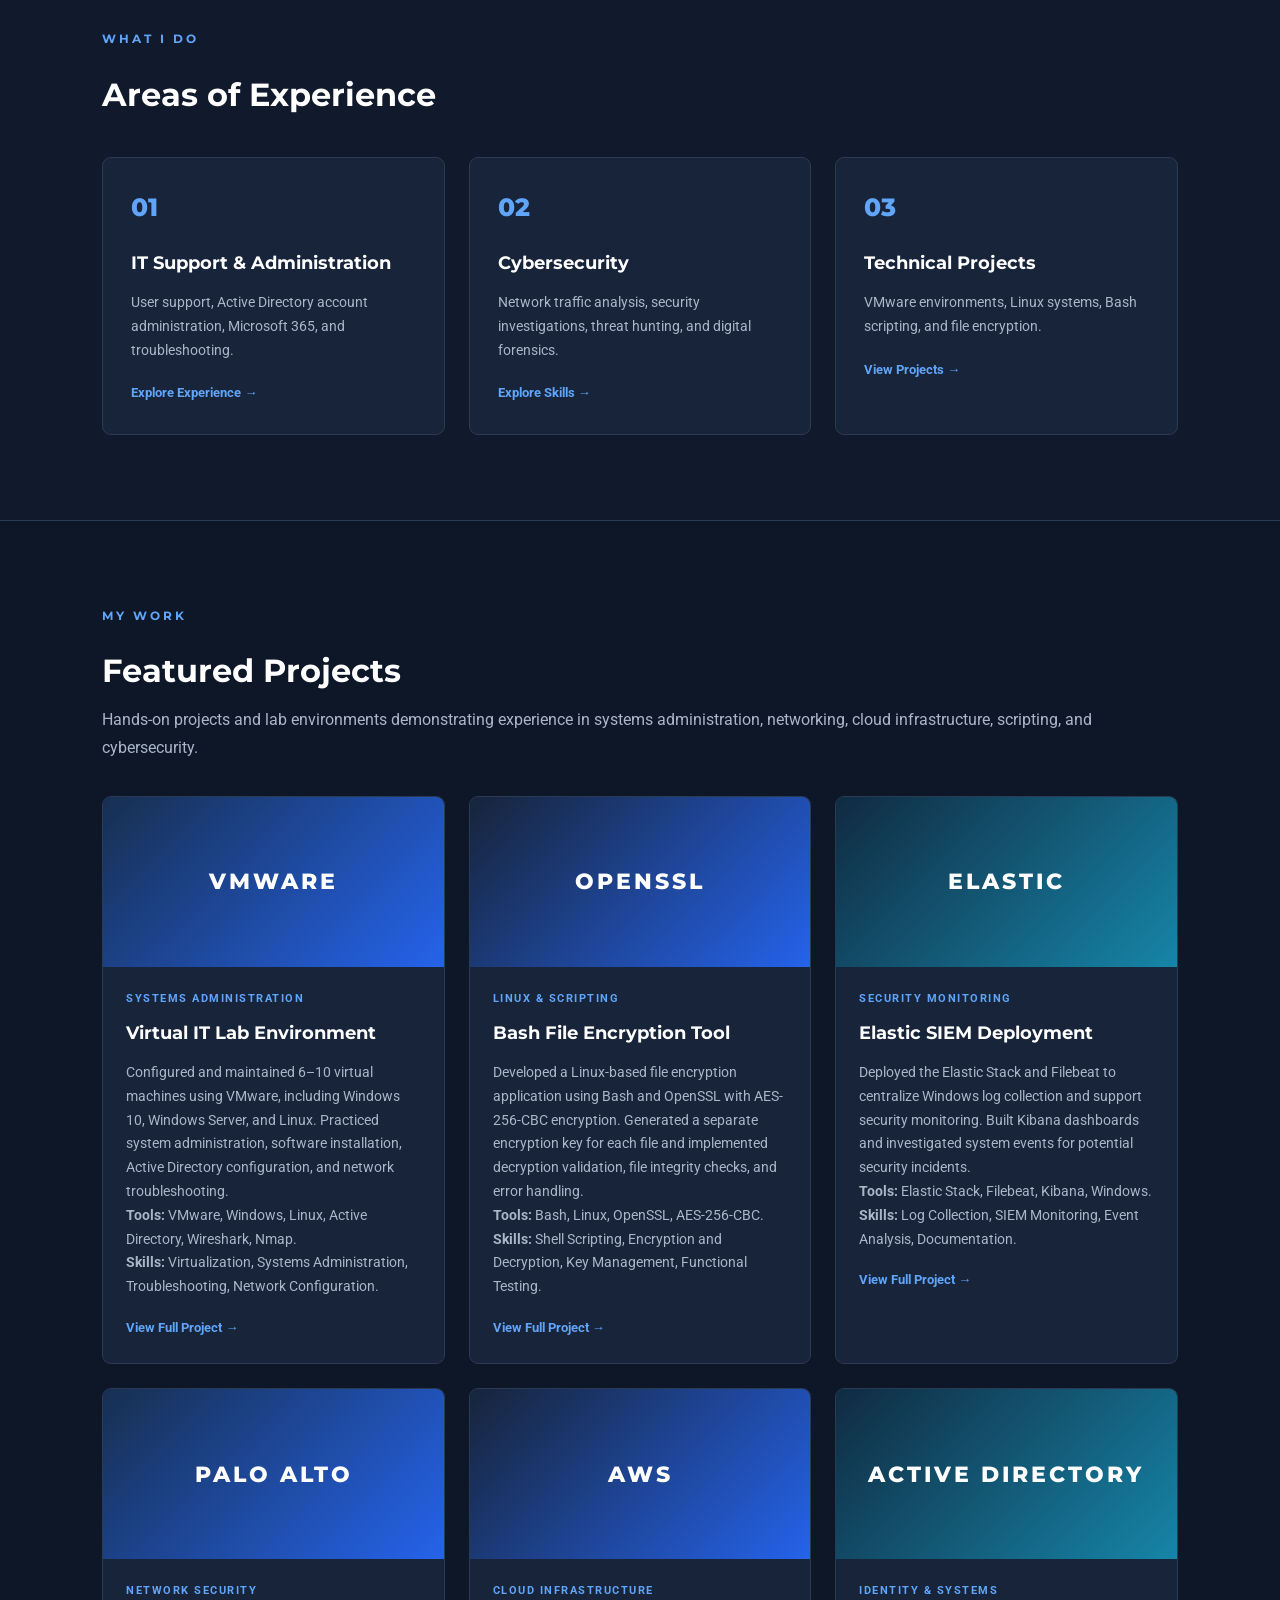
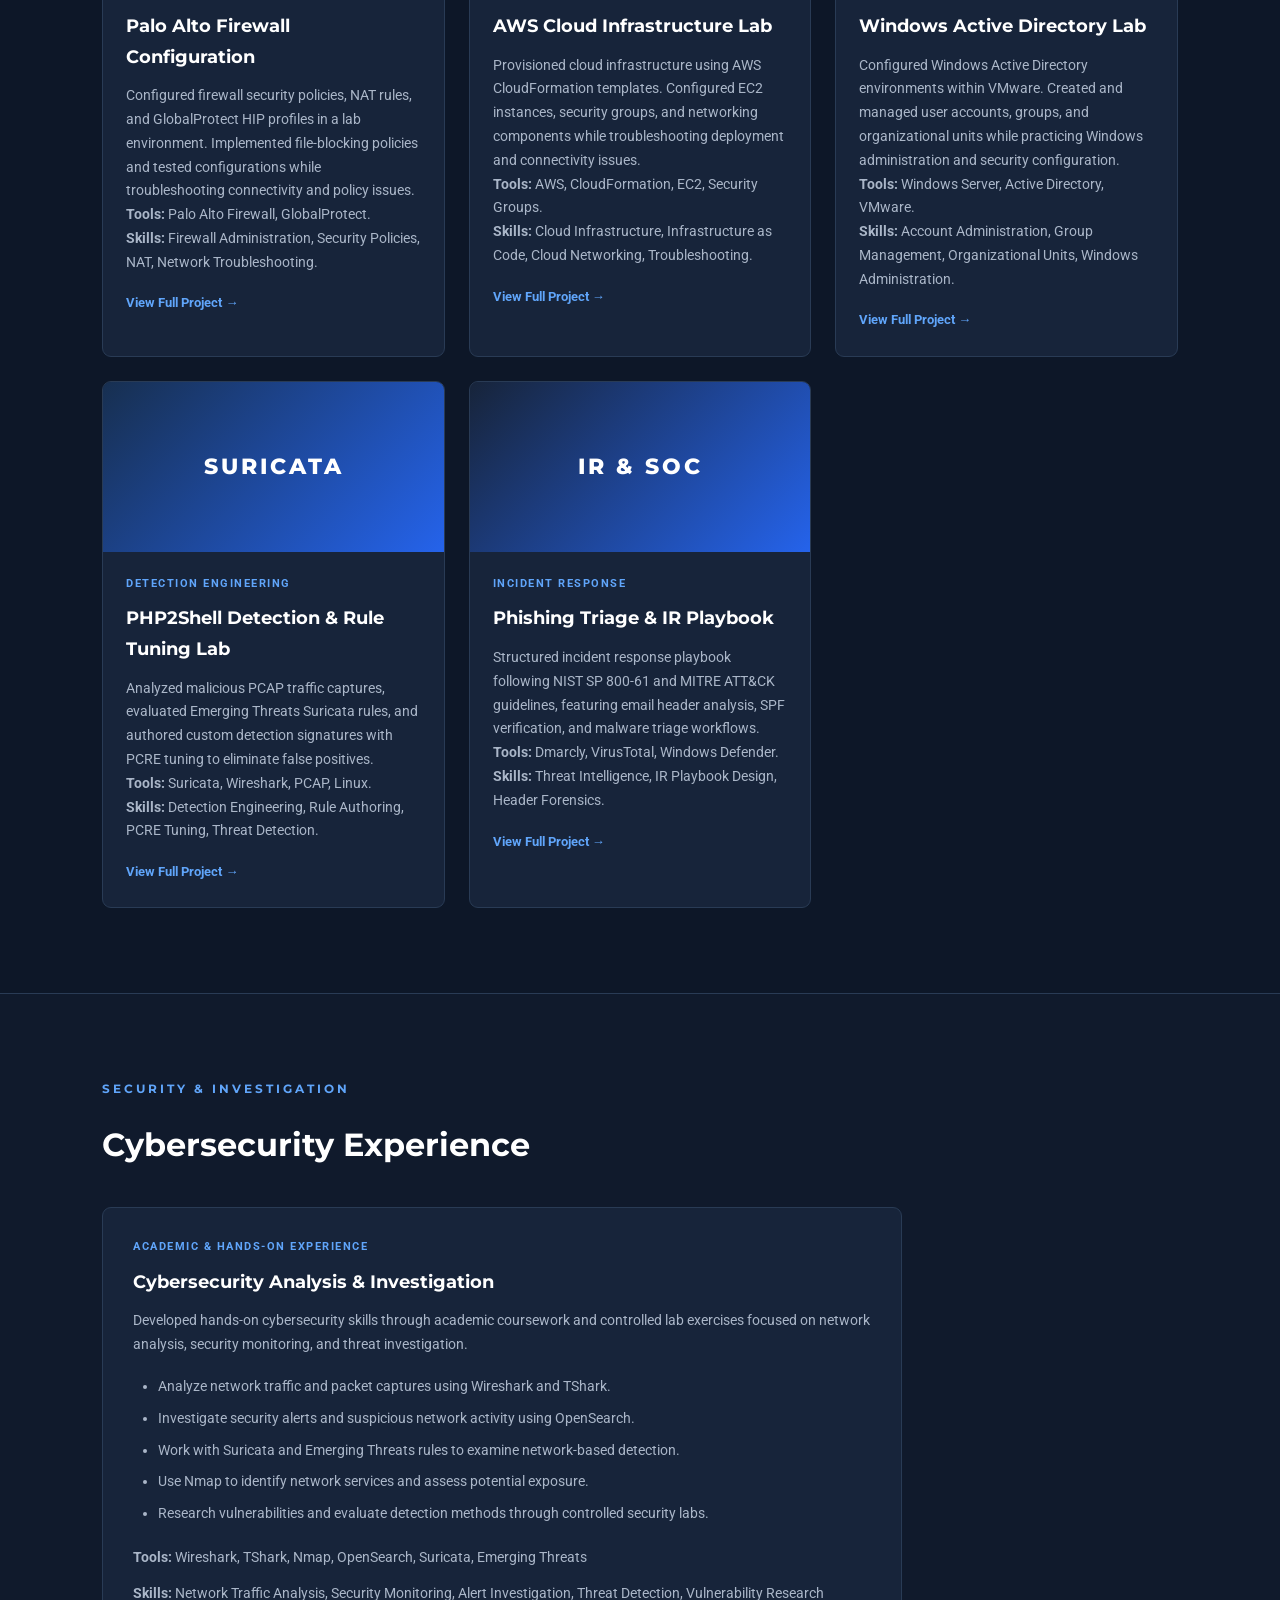
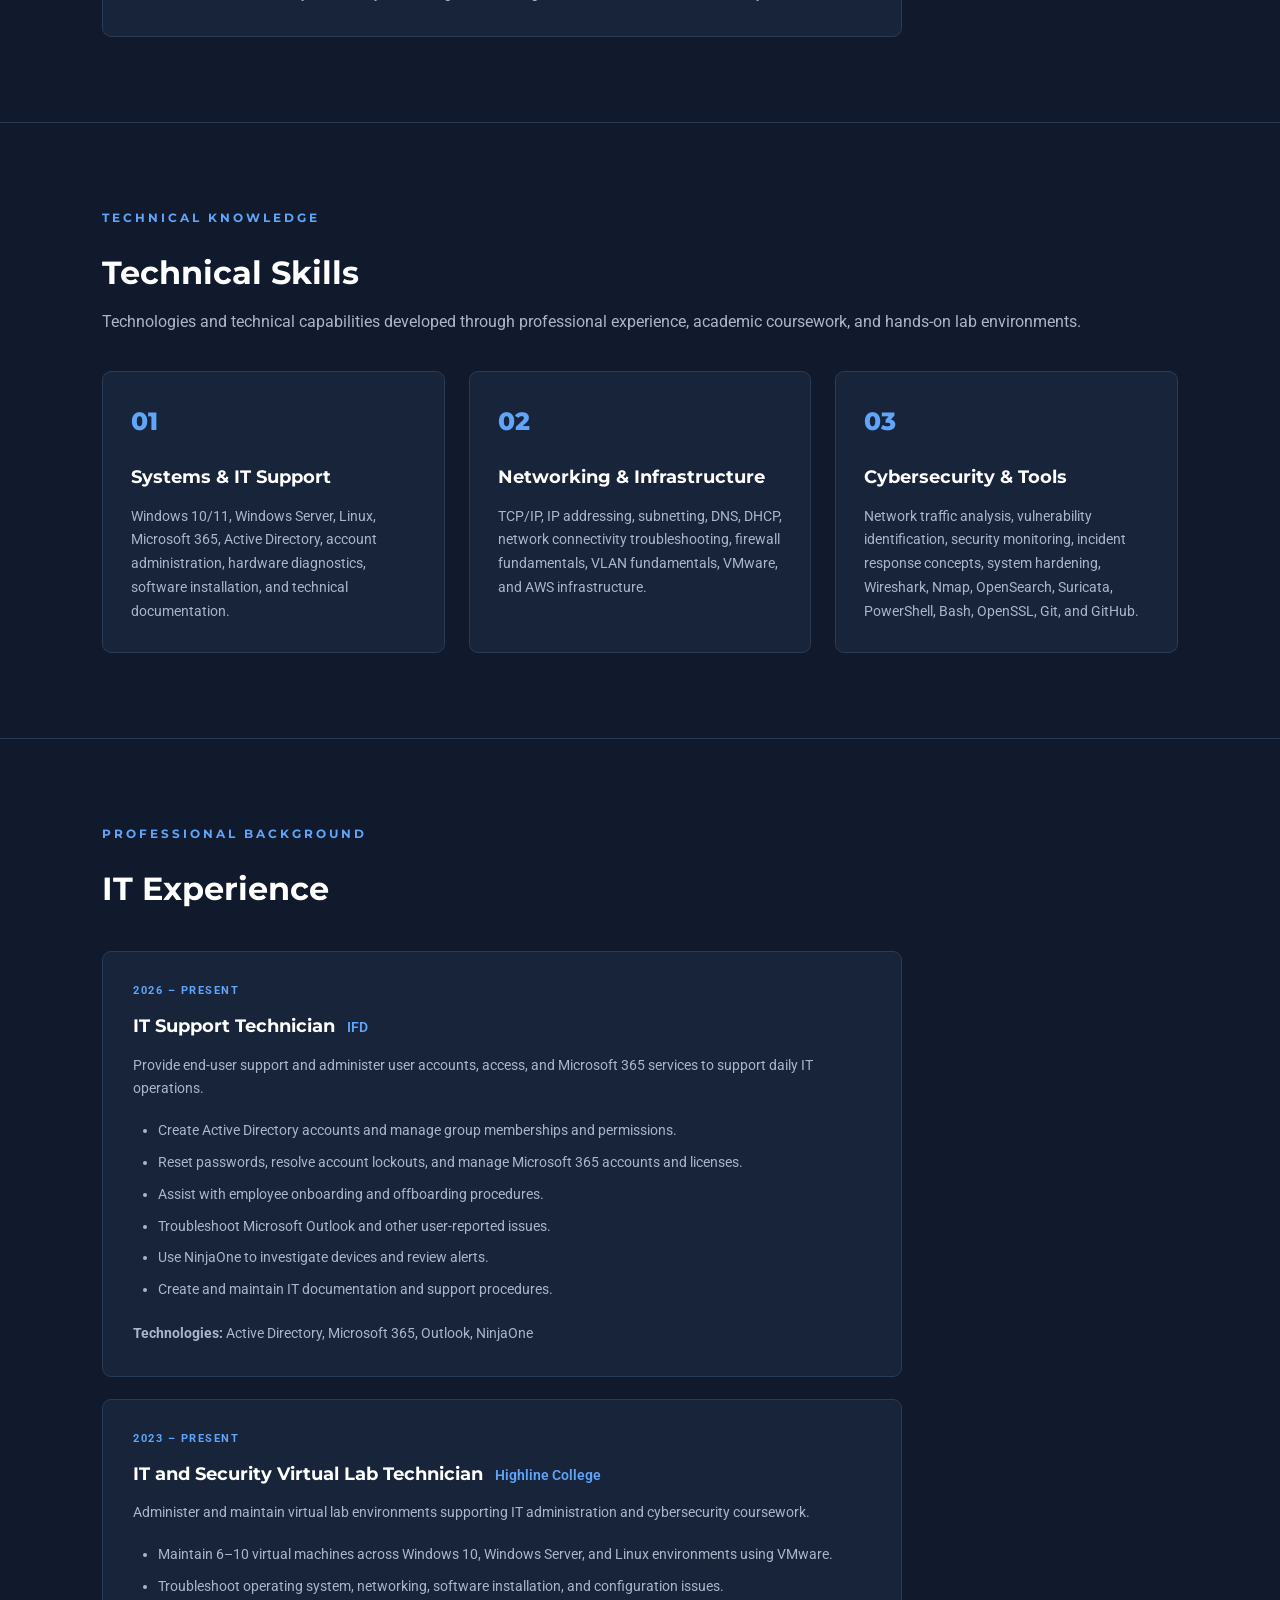
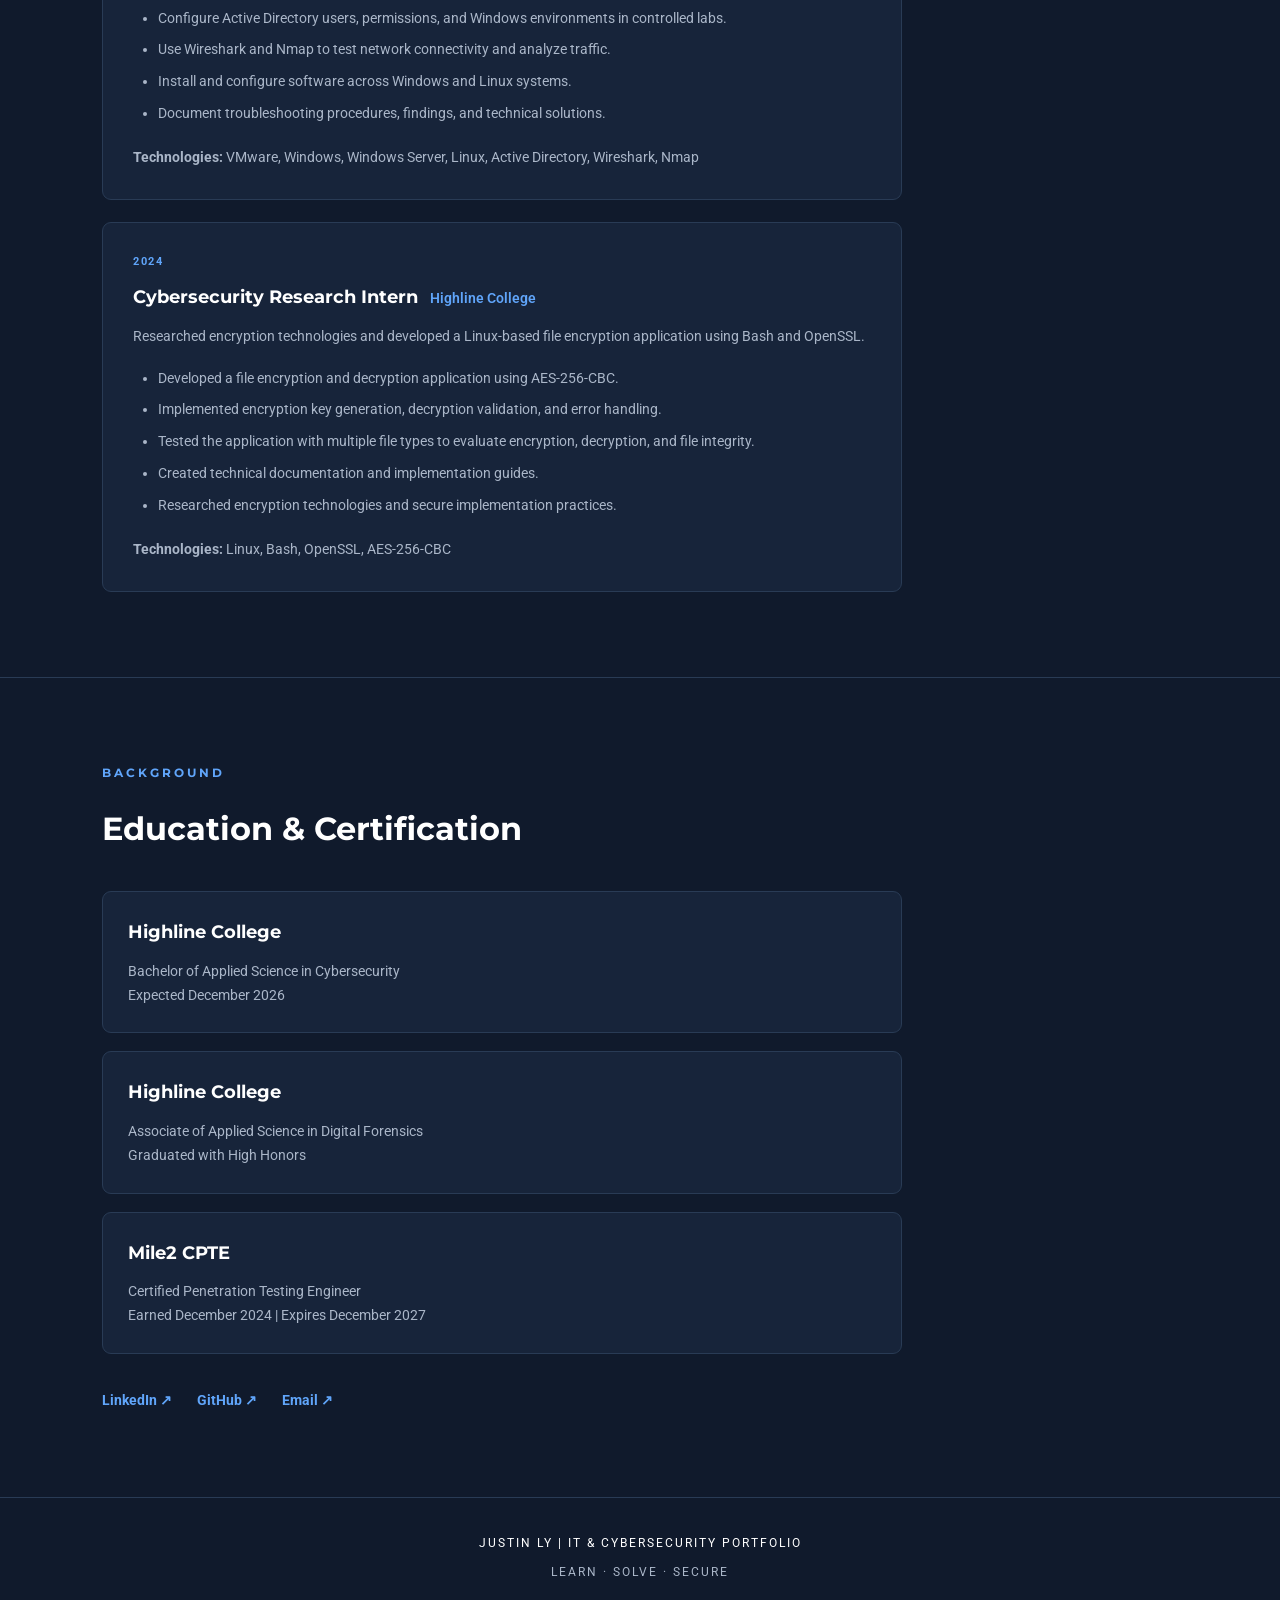
==== commit ba9003f9: "Update index.html" ====
--- a/index.html
+++ b/index.html
@@ -311,24 +311,17 @@
 
         <!-- PROJECT 7 -->
         <article class="project-card">
-            <div class="project-visual visual-one">WIRESHARK</div>
-            <div class="project-content">
-                <p class="project-category">NETWORK SECURITY</p>
-                <h3>Network Traffic Analysis</h3>
-                <p>
-                    Analyzed network traffic and packet captures
-                    through academic cybersecurity labs. Reviewed
-                    security alerts and investigated network
-                    behavior to identify potentially suspicious
-                    activity and evaluate detection methods.
-                </p>
-                <p><strong>Tools:</strong> Wireshark, TShark,
-                Nmap, OpenSearch, Suricata.</p>
-                <p><strong>Skills:</strong> Packet Analysis,
-                Security Investigation, Threat Detection,
-                Network Monitoring.</p>
-                
-                <a href="network-traffic-analysis.html" class="project-link">View Full Project →</a>
+            <div class="project-visual visual-one">SURICATA</div>
+            <div class="project-content">
+                <p class="project-category">DETECTION ENGINEERING</p>
+                <h3>PHP2Shell Detection & Rule Tuning Lab</h3>
+                <p>
+                    Analyzed malicious PCAP traffic captures, evaluated Emerging Threats Suricata rules, and authored custom detection signatures with PCRE tuning to eliminate false positives.
+                </p>
+                <p><strong>Tools:</strong> Suricata, Wireshark, PCAP, Linux.</p>
+                <p><strong>Skills:</strong> Detection Engineering, Rule Authoring, PCRE Tuning, Threat Detection.</p>
+                
+                <a href="php2shell-detection-lab.html" class="project-link">View Full Project →</a>
             </div>
         </article>
 
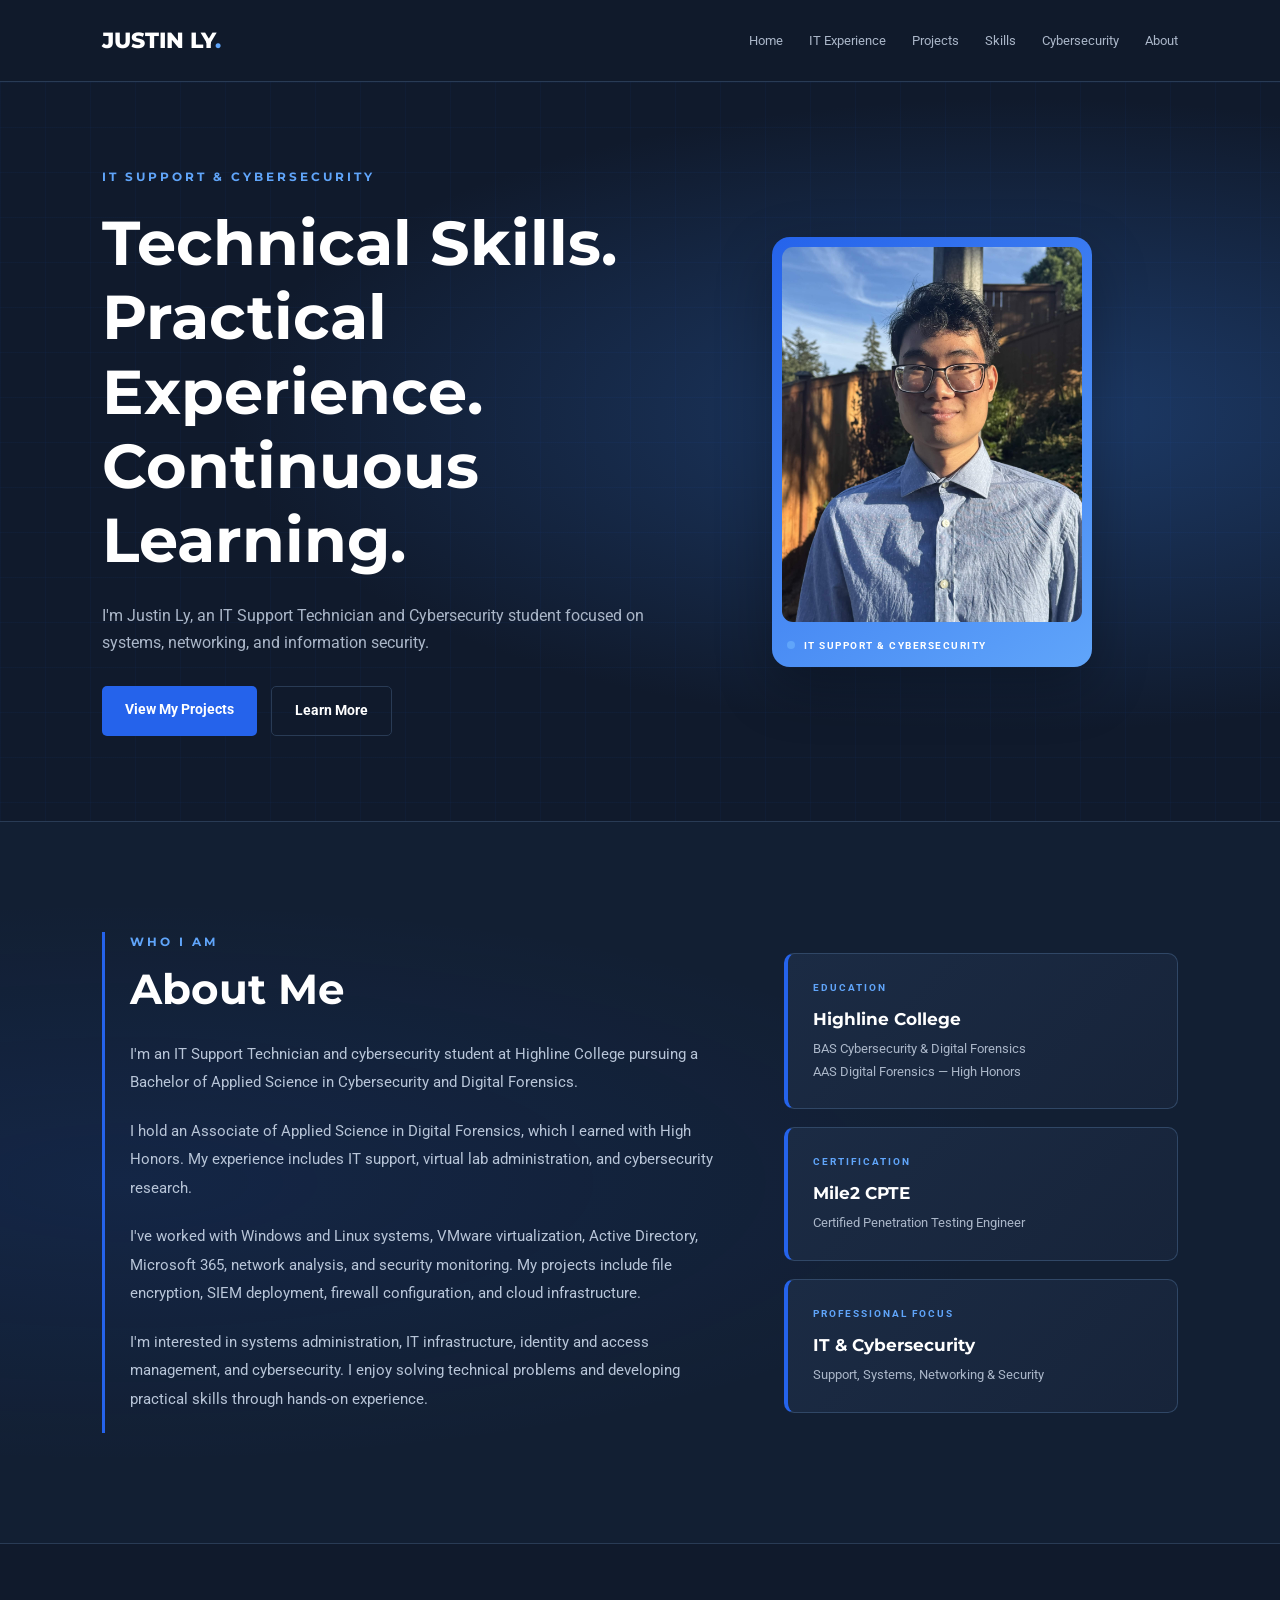
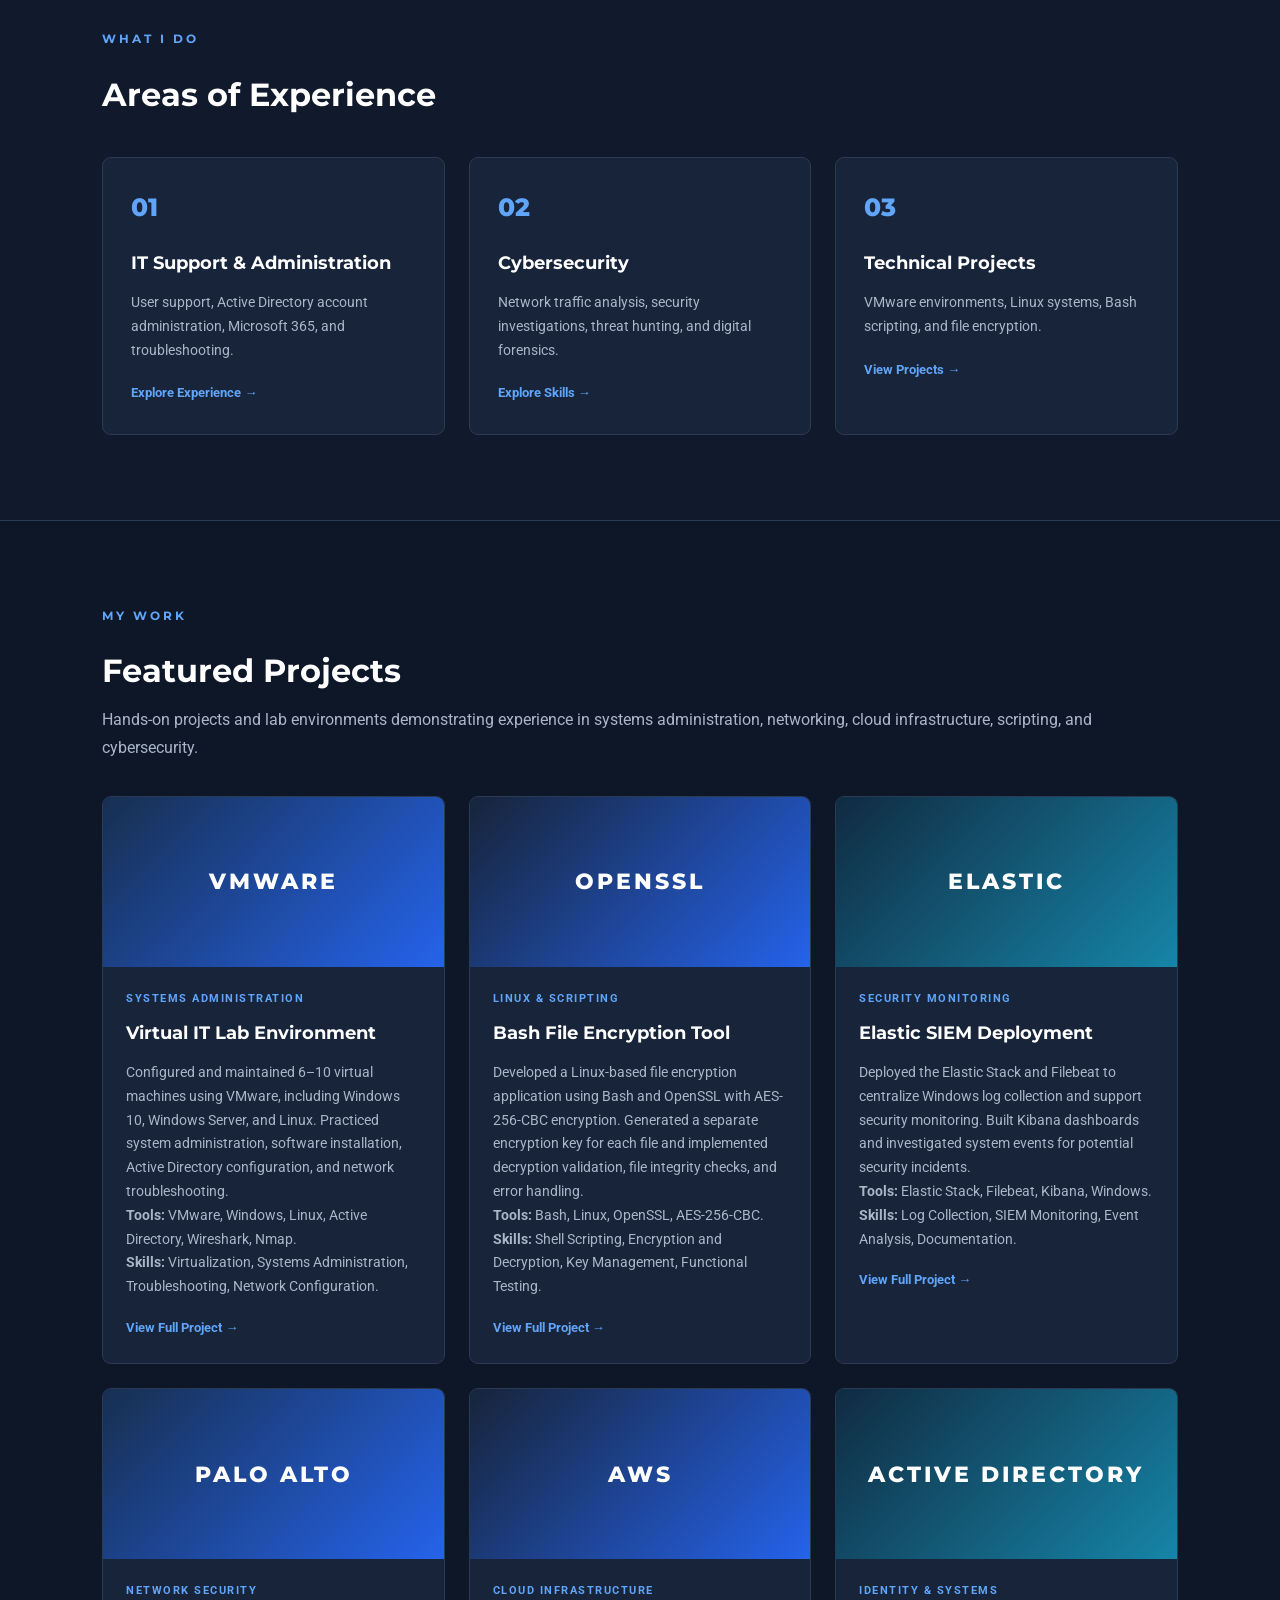
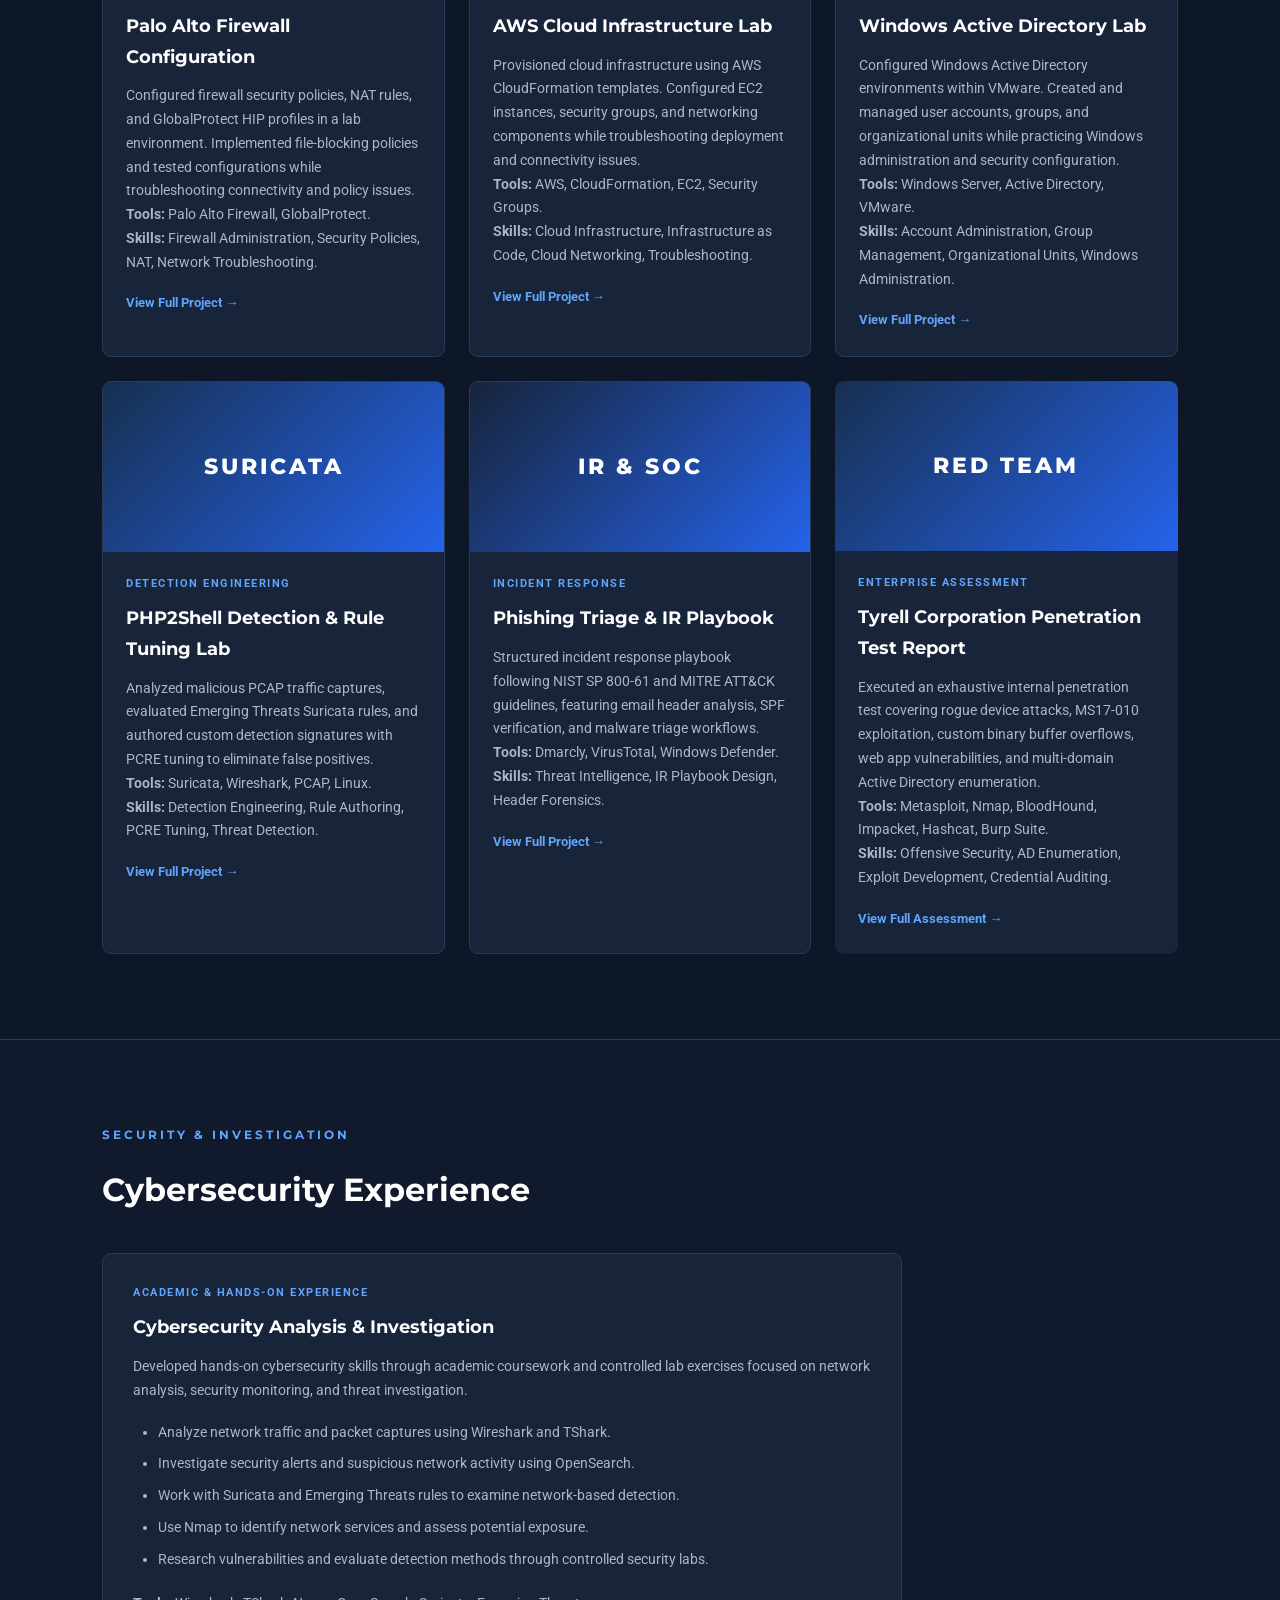
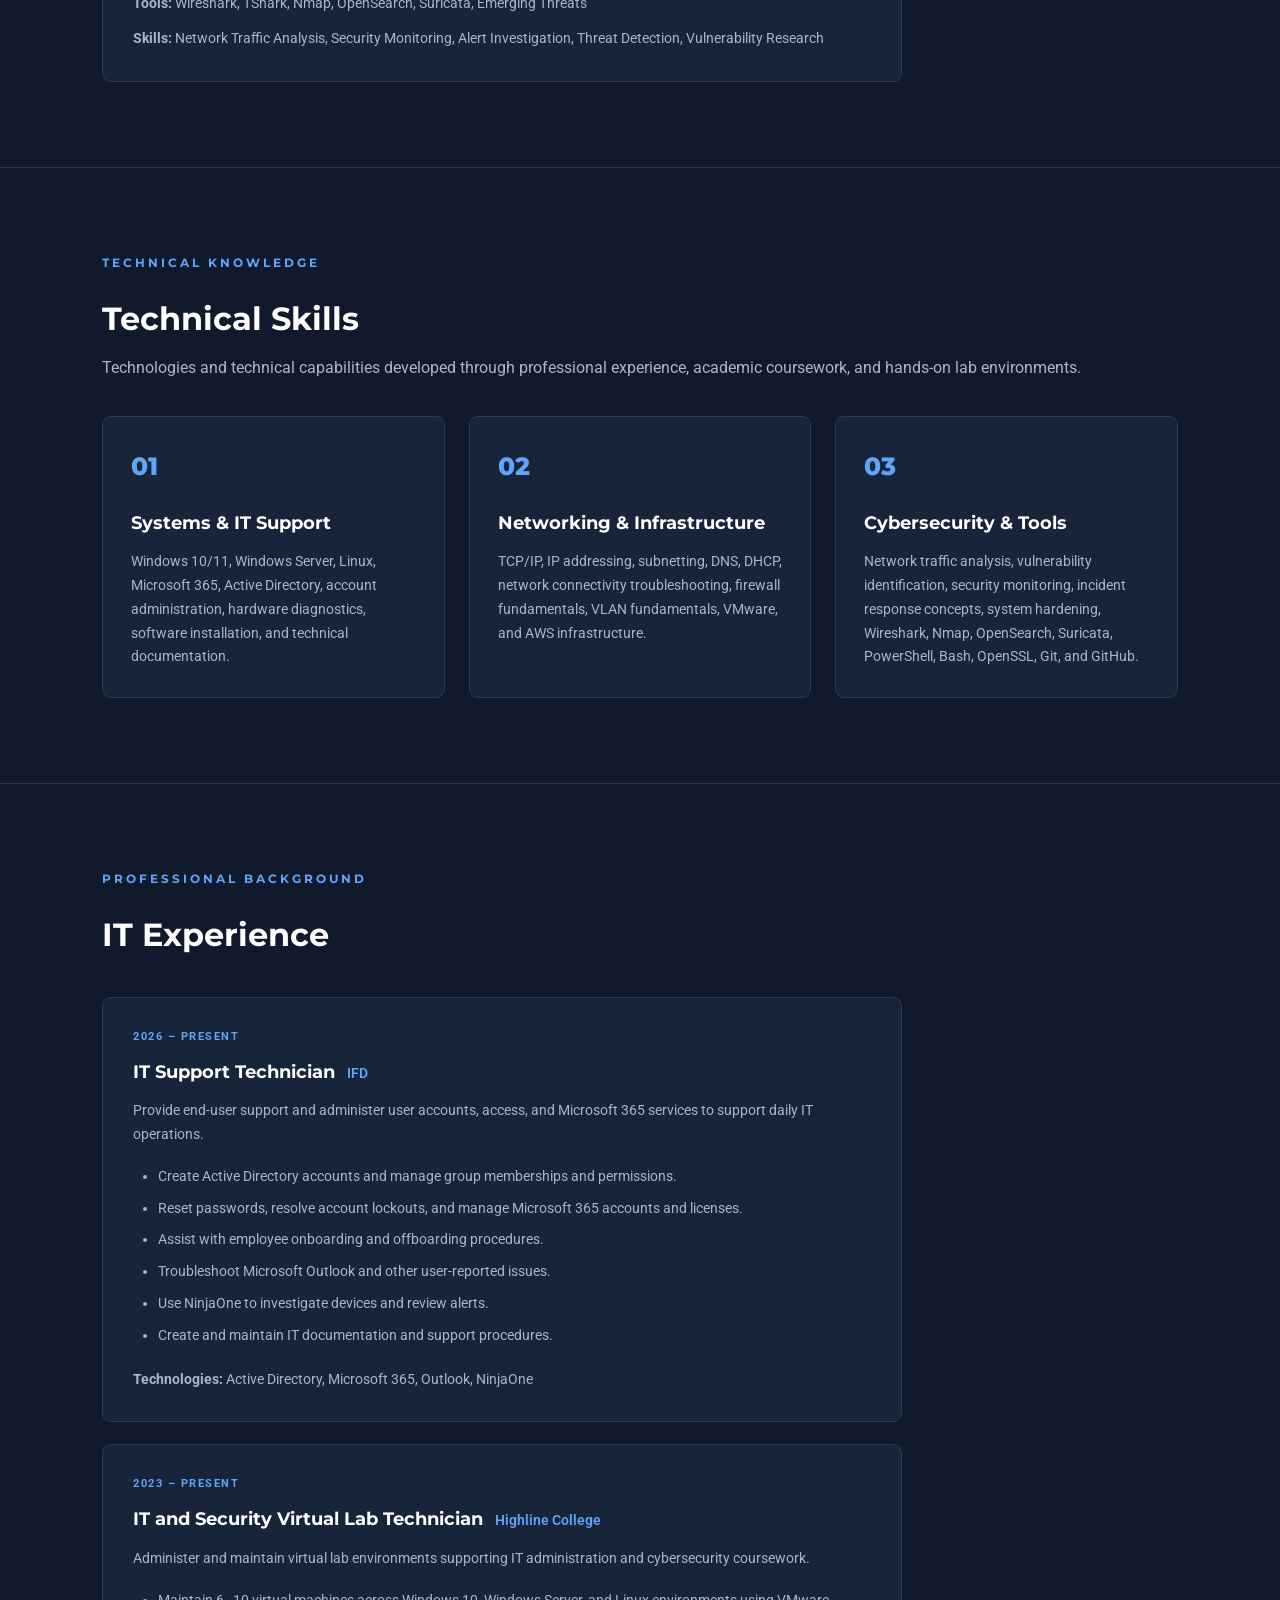
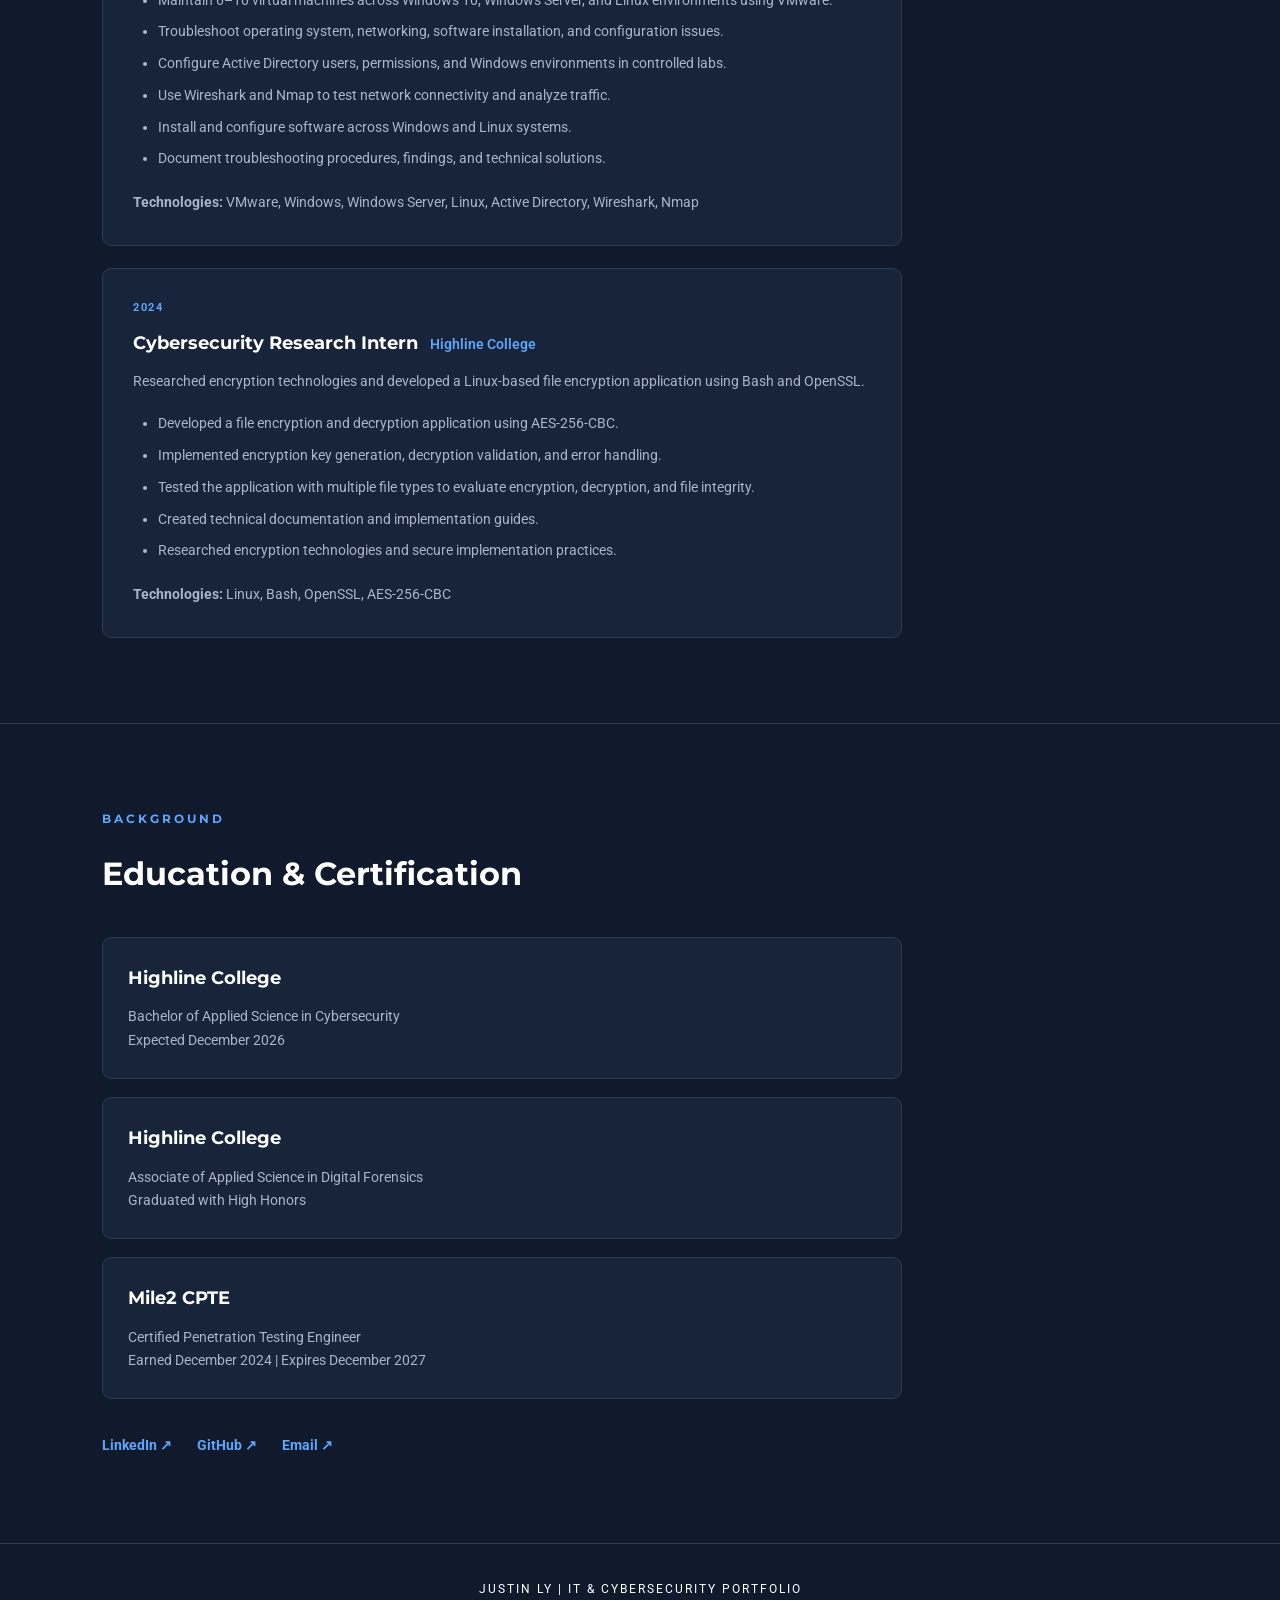
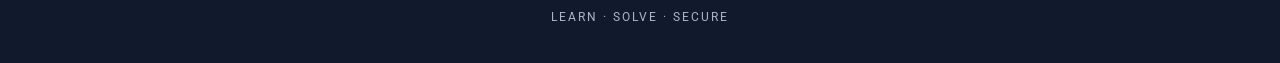
==== commit 42160eaa: "Add Tyrell Corporation Penetration Test project card Added a new project card for Tyrell Corporation" ====
--- a/index.html
+++ b/index.html
@@ -341,6 +341,22 @@
             </div>
         </article>
 
+        <!-- Project 9 -->
+        <article class="project-card" style="border: 2px solid var(--primary);">
+            <div class="project-visual visual-one">RED TEAM</div>
+            <div class="project-content">
+                <p class="project-category">ENTERPRISE ASSESSMENT</p>
+                <h3>Tyrell Corporation Penetration Test Report</h3>
+                <p>
+                    Executed an exhaustive internal penetration test covering rogue device attacks, MS17-010 exploitation, custom binary buffer overflows, web app vulnerabilities, and multi-domain Active Directory enumeration.
+                </p>
+                <p><strong>Tools:</strong> Metasploit, Nmap, BloodHound, Impacket, Hashcat, Burp Suite.</p>
+                <p><strong>Skills:</strong> Offensive Security, AD Enumeration, Exploit Development, Credential Auditing.</p>
+                
+                <a href="tyrell-pentest-report.html" class="project-link">View Full Assessment →</a>
+            </div>
+        </article>
+
     </div>
 </section>
 
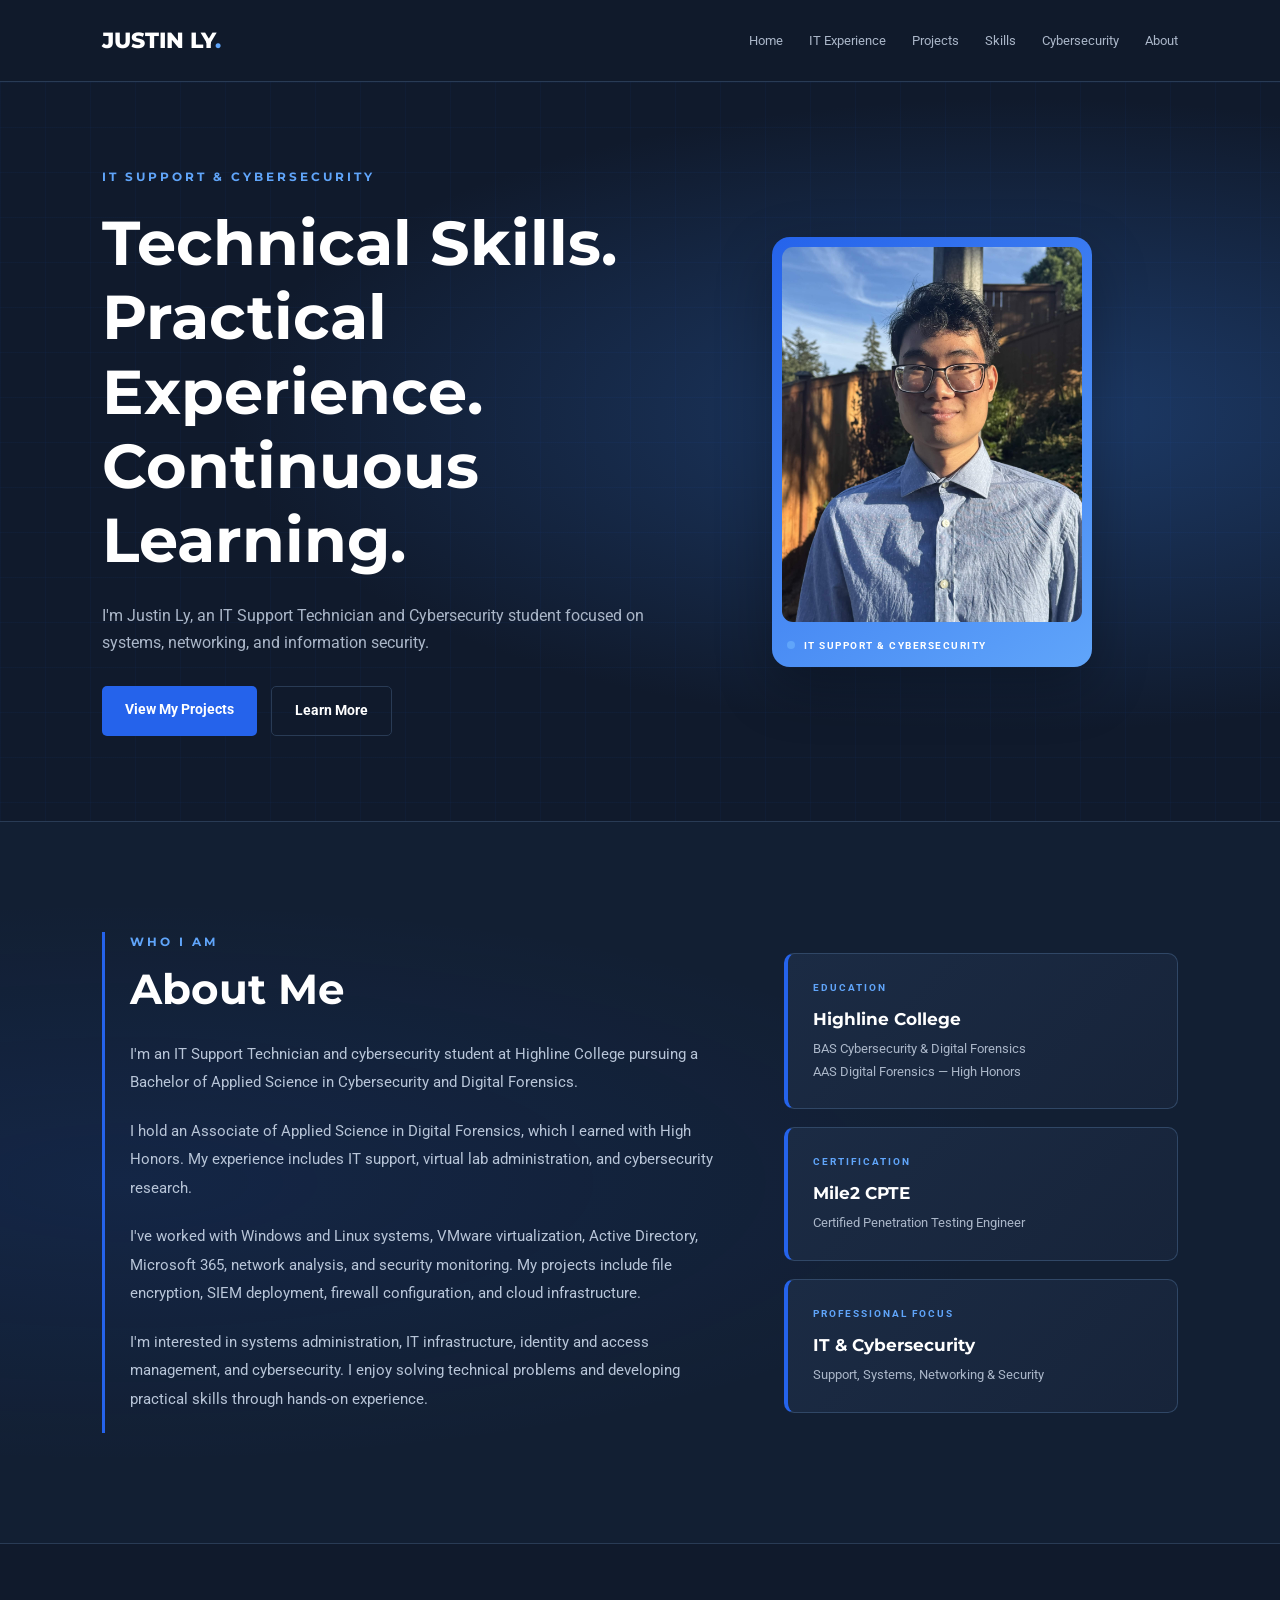
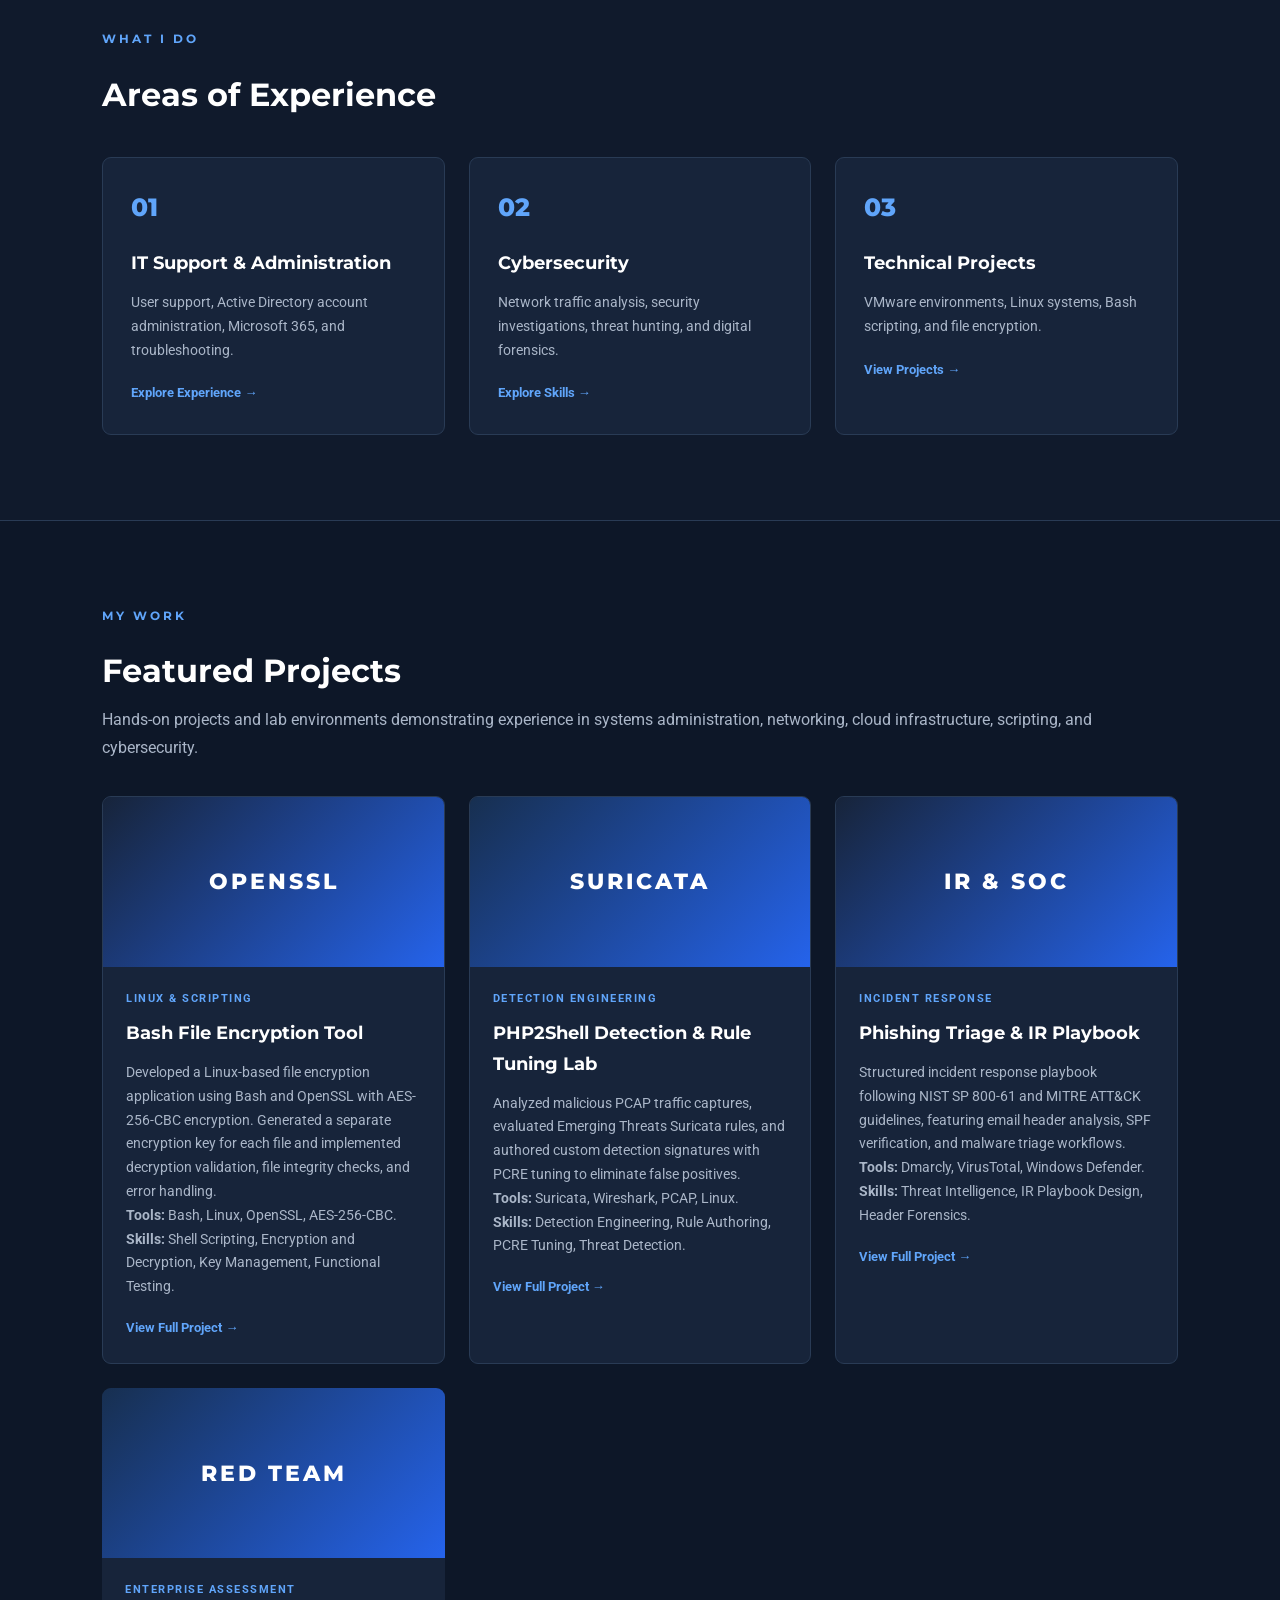
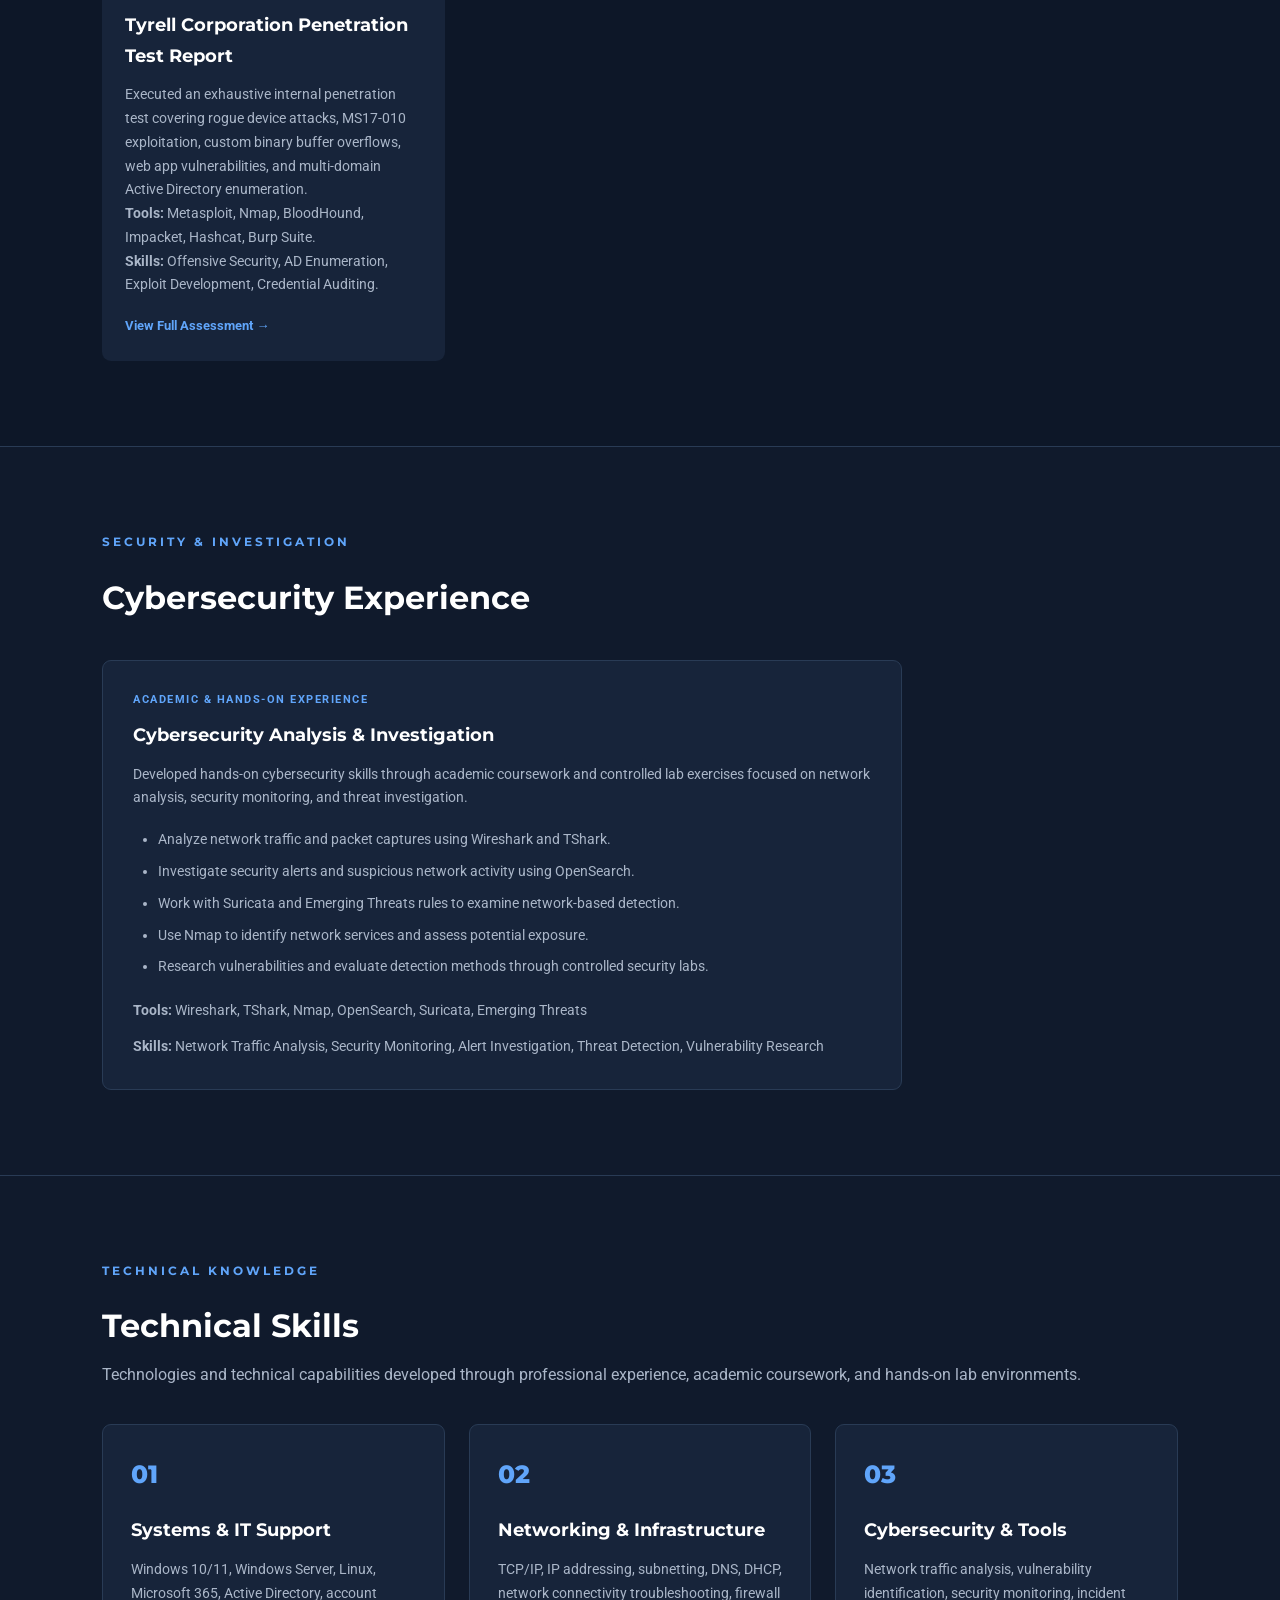
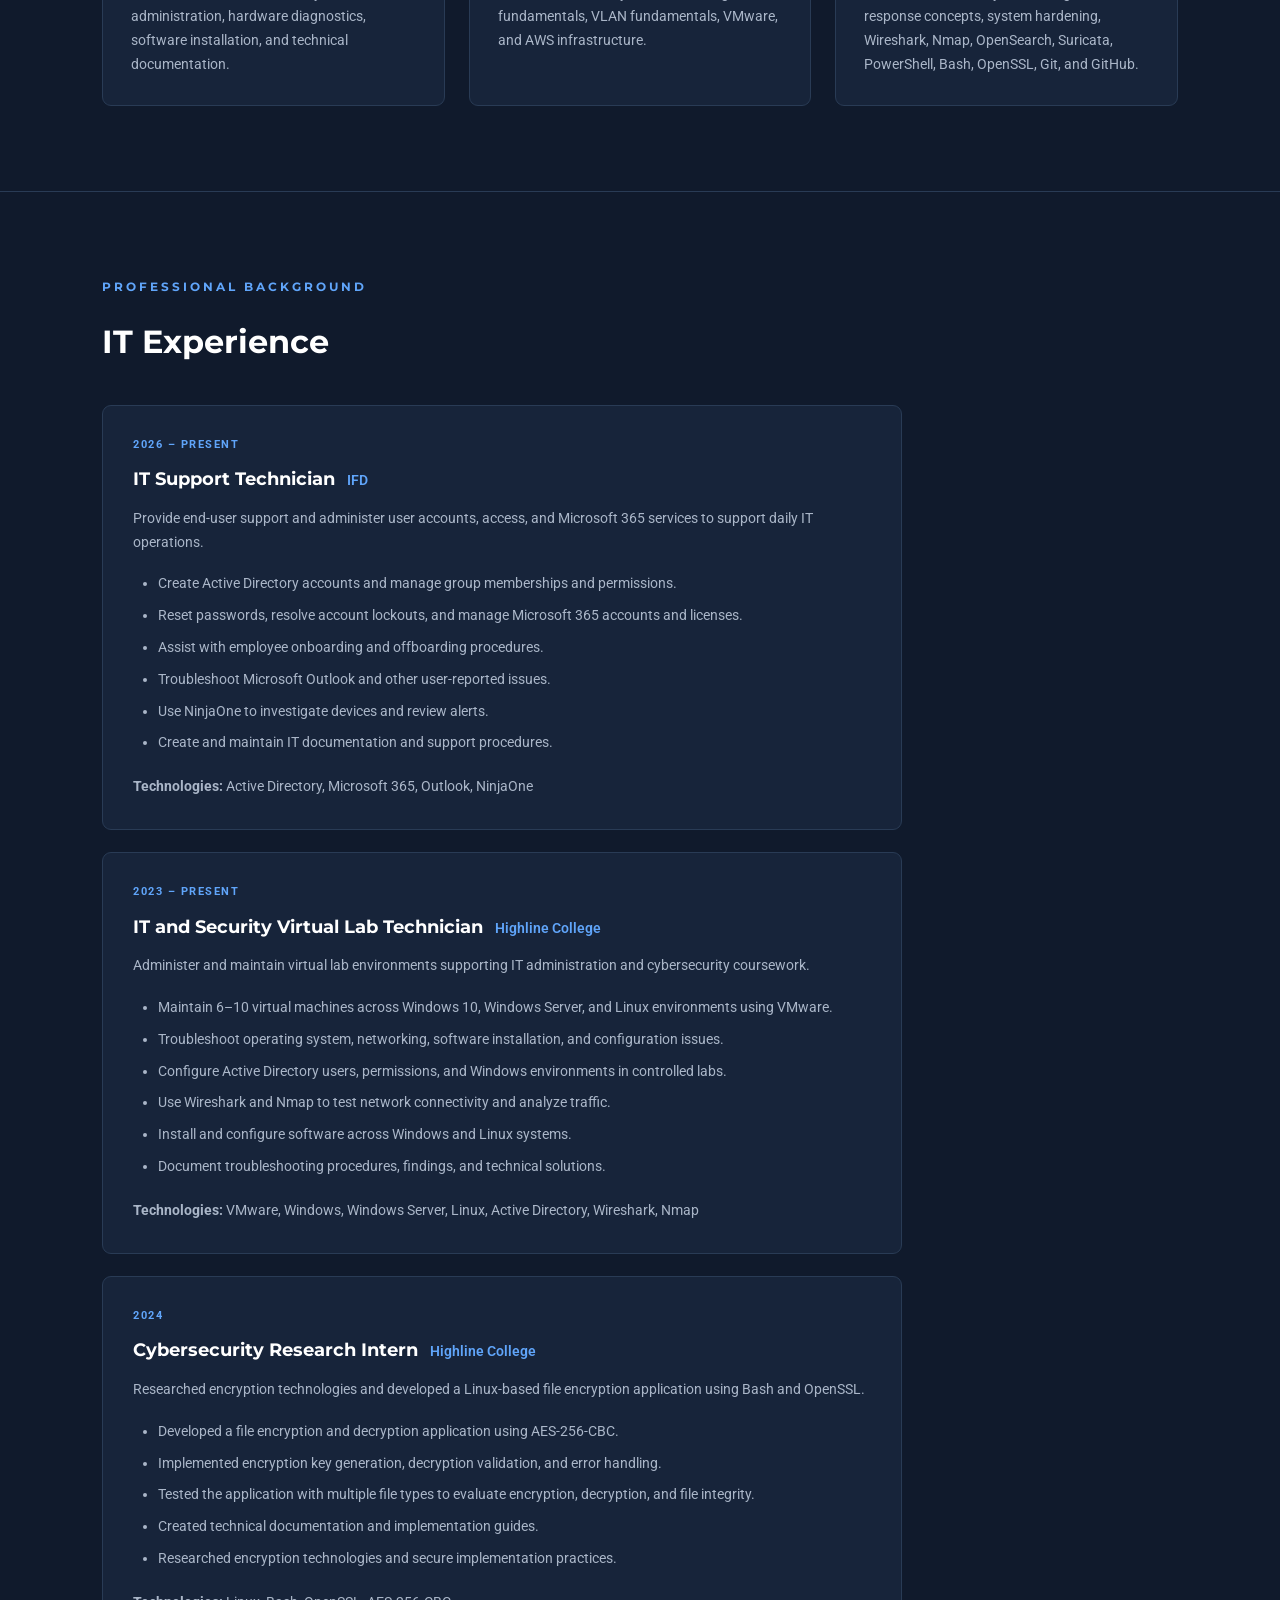
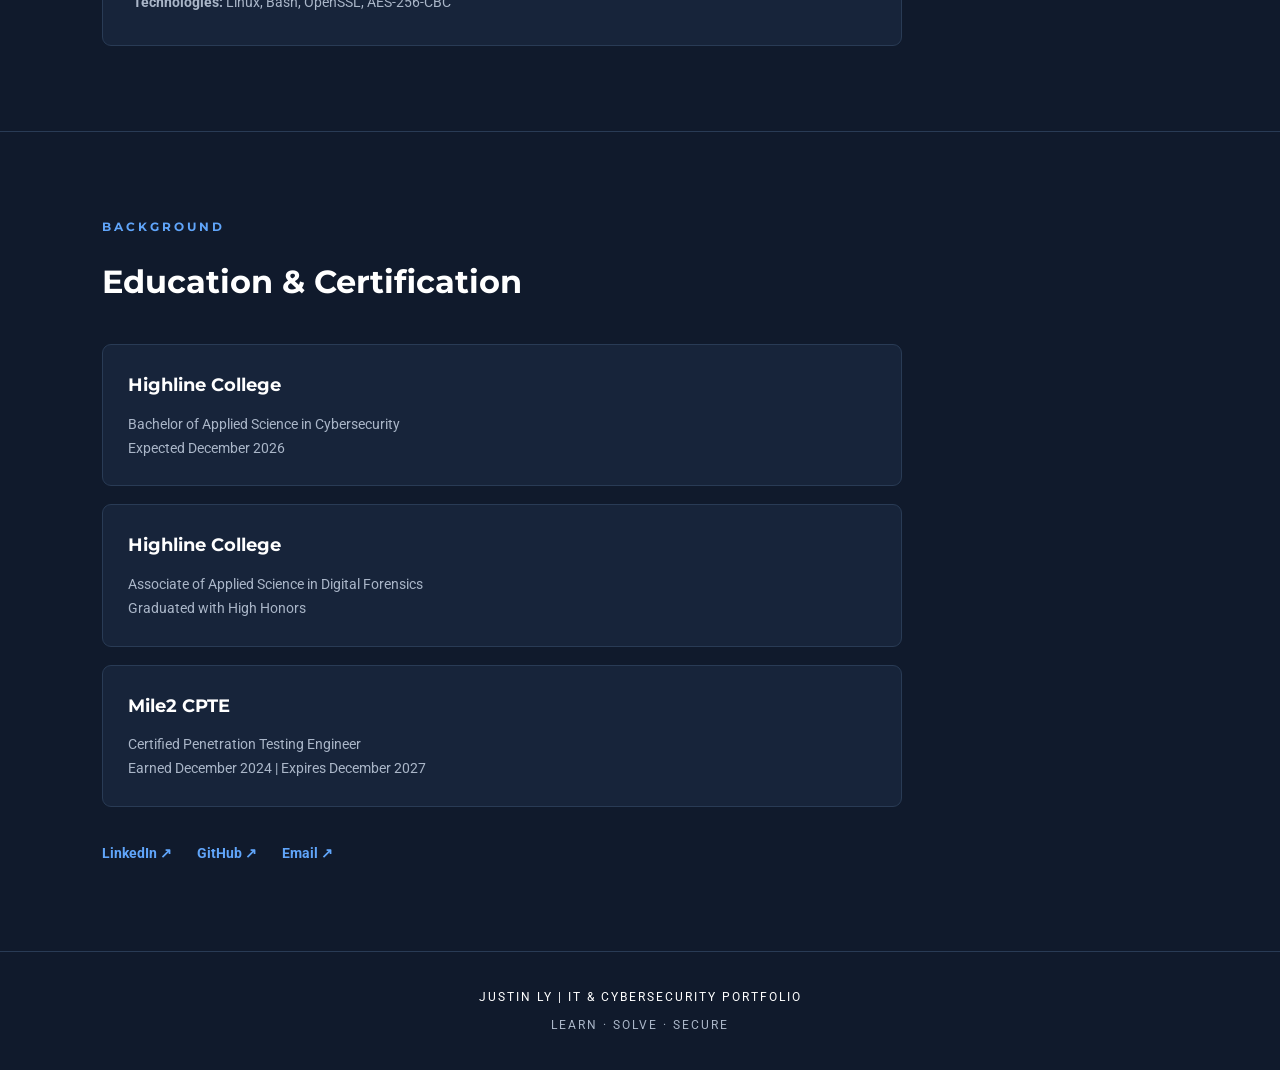
==== commit 22bc2671: "Update index.html" ====
--- a/index.html
+++ b/index.html
@@ -178,26 +178,6 @@
     <div class="card-grid">
 
         <!-- PROJECT 1 -->
-        <article class="project-card">
-            <div class="project-visual visual-one">VMWARE</div>
-            <div class="project-content">
-                <p class="project-category">SYSTEMS ADMINISTRATION</p>
-                <h3>Virtual IT Lab Environment</h3>
-                <p>
-                    Configured and maintained 6–10 virtual machines
-                    using VMware, including Windows 10, Windows
-                    Server, and Linux. Practiced system administration,
-                    software installation, Active Directory
-                    configuration, and network troubleshooting.
-                </p>
-                <p><strong>Tools:</strong> VMware, Windows, Linux, Active Directory, Wireshark, Nmap.</p>
-                <p><strong>Skills:</strong> Virtualization, Systems Administration, Troubleshooting, Network Configuration.</p>
-                
-                <a href="vmware-lab.html" class="project-link">View Full Project →</a>
-            </div>
-        </article>
-        
-        <!-- PROJECT 2 -->
         <article class="project-card">
             <div class="project-visual visual-two">OPENSSL</div>
             <div class="project-content">
@@ -218,98 +198,7 @@
             </div>
         </article>
 
-        <!-- PROJECT 3 -->
-        <article class="project-card">
-            <div class="project-visual visual-three">ELASTIC</div>
-            <div class="project-content">
-                <p class="project-category">SECURITY MONITORING</p>
-                <h3>Elastic SIEM Deployment</h3>
-                <p>
-                    Deployed the Elastic Stack and Filebeat to
-                    centralize Windows log collection and support
-                    security monitoring. Built Kibana dashboards
-                    and investigated system events for potential
-                    security incidents.
-                </p>
-                <p><strong>Tools:</strong> Elastic Stack, Filebeat,
-                Kibana, Windows.</p>
-                <p><strong>Skills:</strong> Log Collection,
-                SIEM Monitoring, Event Analysis, Documentation.</p>
-                
-                <a href="elastic-siem-deployment.html" class="project-link">View Full Project →</a>
-            </div>
-        </article>
-
-        <!-- PROJECT 4 -->
-        <article class="project-card">
-            <div class="project-visual visual-one">PALO ALTO</div>
-            <div class="project-content">
-                <p class="project-category">NETWORK SECURITY</p>
-                <h3>Palo Alto Firewall Configuration</h3>
-                <p>
-                    Configured firewall security policies, NAT
-                    rules, and GlobalProtect HIP profiles in a
-                    lab environment. Implemented file-blocking
-                    policies and tested configurations while
-                    troubleshooting connectivity and policy issues.
-                </p>
-                <p><strong>Tools:</strong> Palo Alto Firewall,
-                GlobalProtect.</p>
-                <p><strong>Skills:</strong> Firewall Administration,
-                Security Policies, NAT, Network Troubleshooting.</p>
-                
-                <a href="palo-alto-firewall.html" class="project-link">View Full Project →</a>
-            </div>
-        </article>
-
-        <!-- PROJECT 5 -->
-        <article class="project-card">
-            <div class="project-visual visual-two">AWS</div>
-            <div class="project-content">
-                <p class="project-category">CLOUD INFRASTRUCTURE</p>
-                <h3>AWS Cloud Infrastructure Lab</h3>
-                <p>
-                    Provisioned cloud infrastructure using
-                    AWS CloudFormation templates. Configured
-                    EC2 instances, security groups, and networking
-                    components while troubleshooting deployment
-                    and connectivity issues.
-                </p>
-                <p><strong>Tools:</strong> AWS, CloudFormation,
-                EC2, Security Groups.</p>
-                <p><strong>Skills:</strong> Cloud Infrastructure,
-                Infrastructure as Code, Cloud Networking,
-                Troubleshooting.</p>
-                
-                <a href="aws-cloud-lab.html" class="project-link">View Full Project →</a>
-            </div>
-        </article>
-
-        <!-- PROJECT 6 -->
-        <article class="project-card">
-            <div class="project-visual visual-three">ACTIVE DIRECTORY</div>
-            <div class="project-content">
-                <p class="project-category">IDENTITY & SYSTEMS</p>
-                <h3>Windows Active Directory Lab</h3>
-                <p>
-                    Configured Windows Active Directory
-                    environments within VMware. Created and
-                    managed user accounts, groups, and
-                    organizational units while practicing
-                    Windows administration and security
-                    configuration.
-                </p>
-                <p><strong>Tools:</strong> Windows Server,
-                Active Directory, VMware.</p>
-                <p><strong>Skills:</strong> Account Administration,
-                Group Management, Organizational Units,
-                Windows Administration.</p>
-                
-                <a href="active-directory-lab.html" class="project-link">View Full Project →</a>
-            </div>
-        </article>
-
-        <!-- PROJECT 7 -->
+        <!-- PROJECT 2 -->
         <article class="project-card">
             <div class="project-visual visual-one">SURICATA</div>
             <div class="project-content">
@@ -325,7 +214,7 @@
             </div>
         </article>
 
-        <!-- PROJECT 8 -->
+        <!-- PROJECT 3 -->
         <article class="project-card">
             <div class="project-visual visual-two">IR & SOC</div>
             <div class="project-content">
@@ -341,7 +230,7 @@
             </div>
         </article>
 
-        <!-- Project 9 -->
+        <!-- Project 4 -->
         <article class="project-card" style="border: 2px solid var(--primary);">
             <div class="project-visual visual-one">RED TEAM</div>
             <div class="project-content">
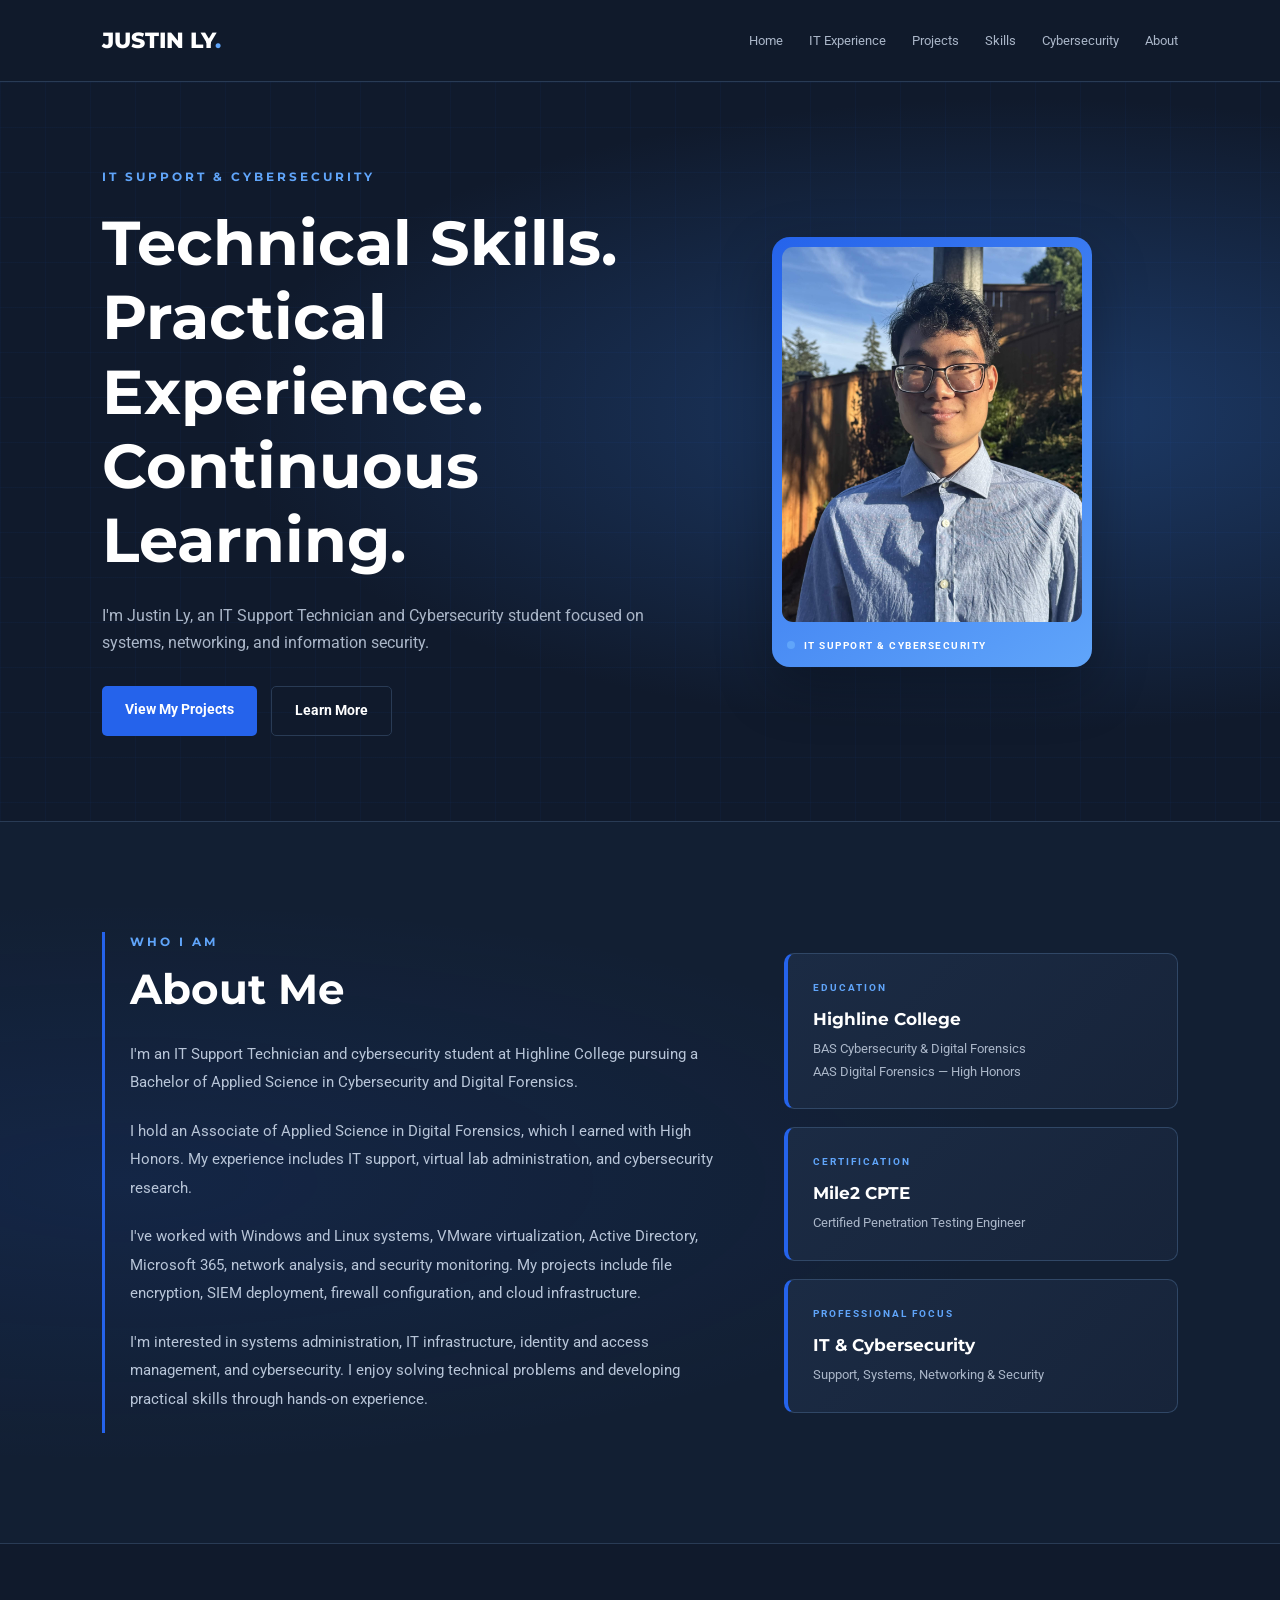
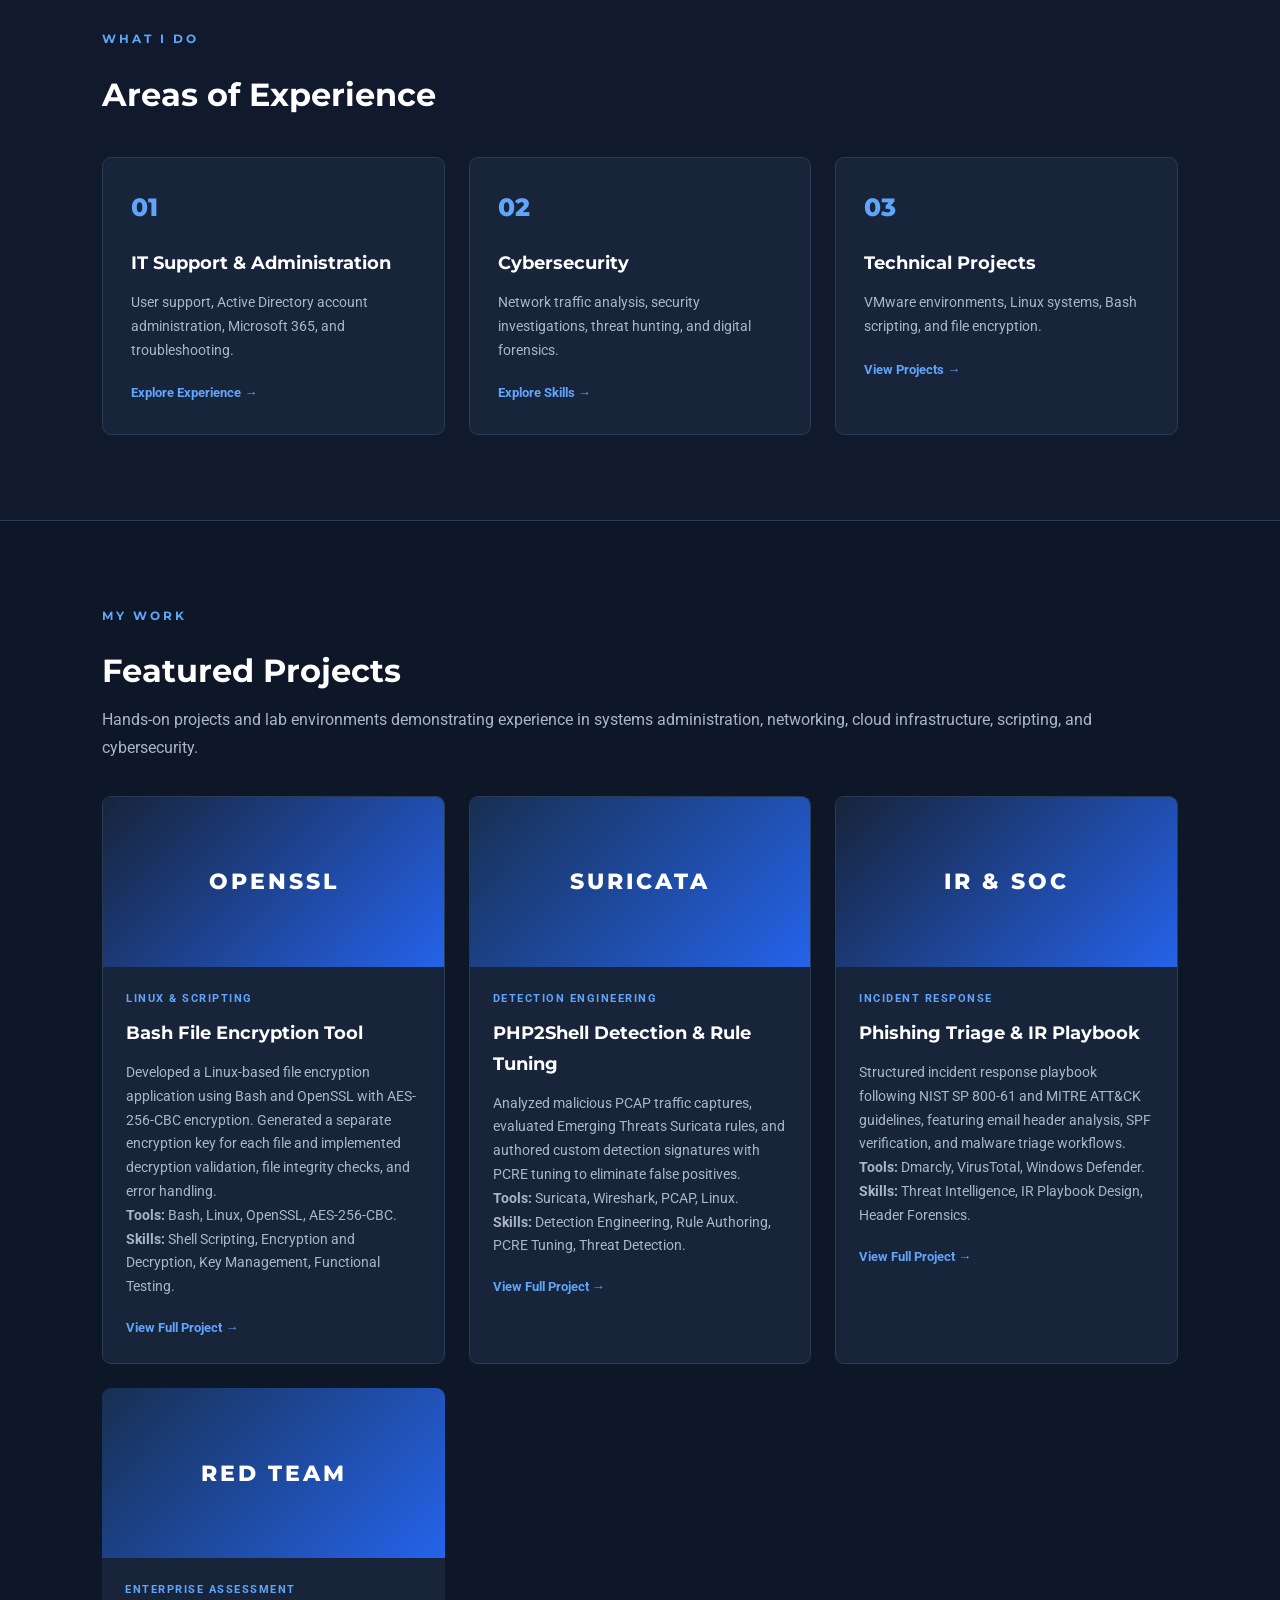
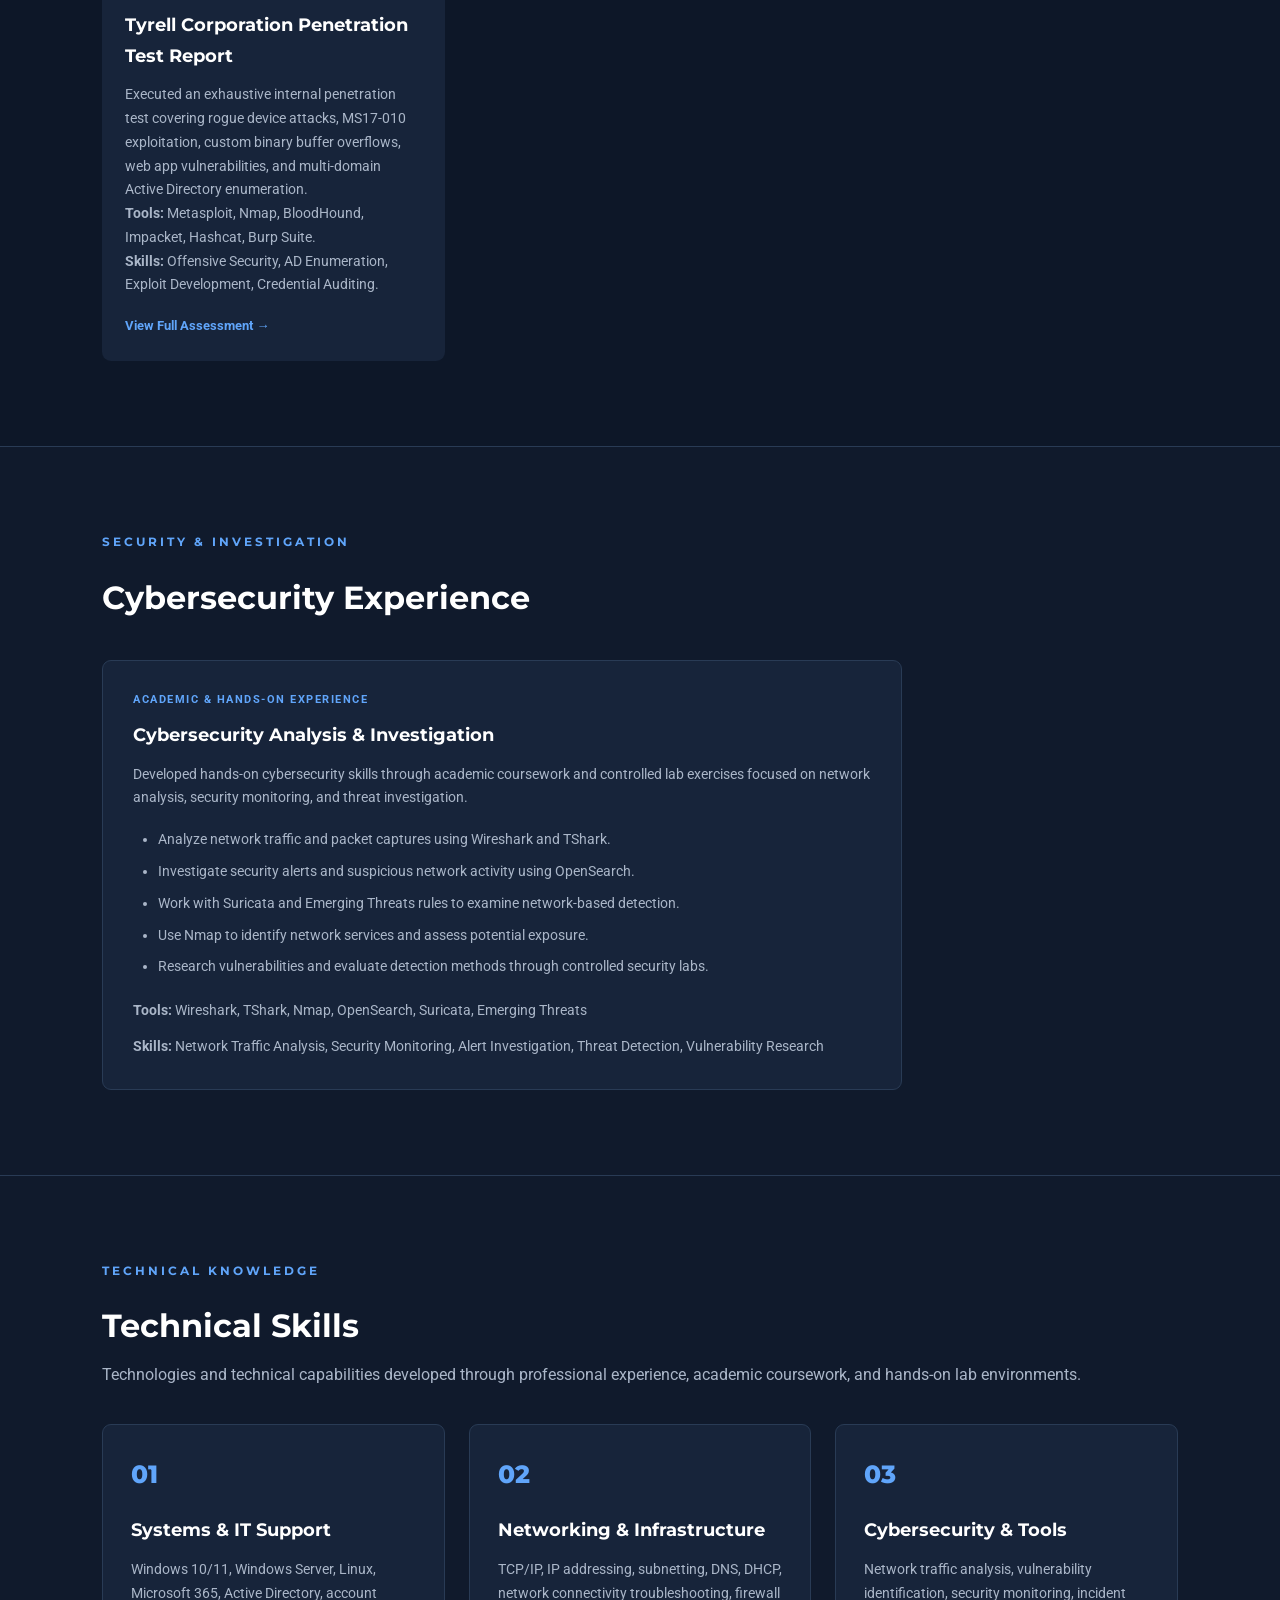
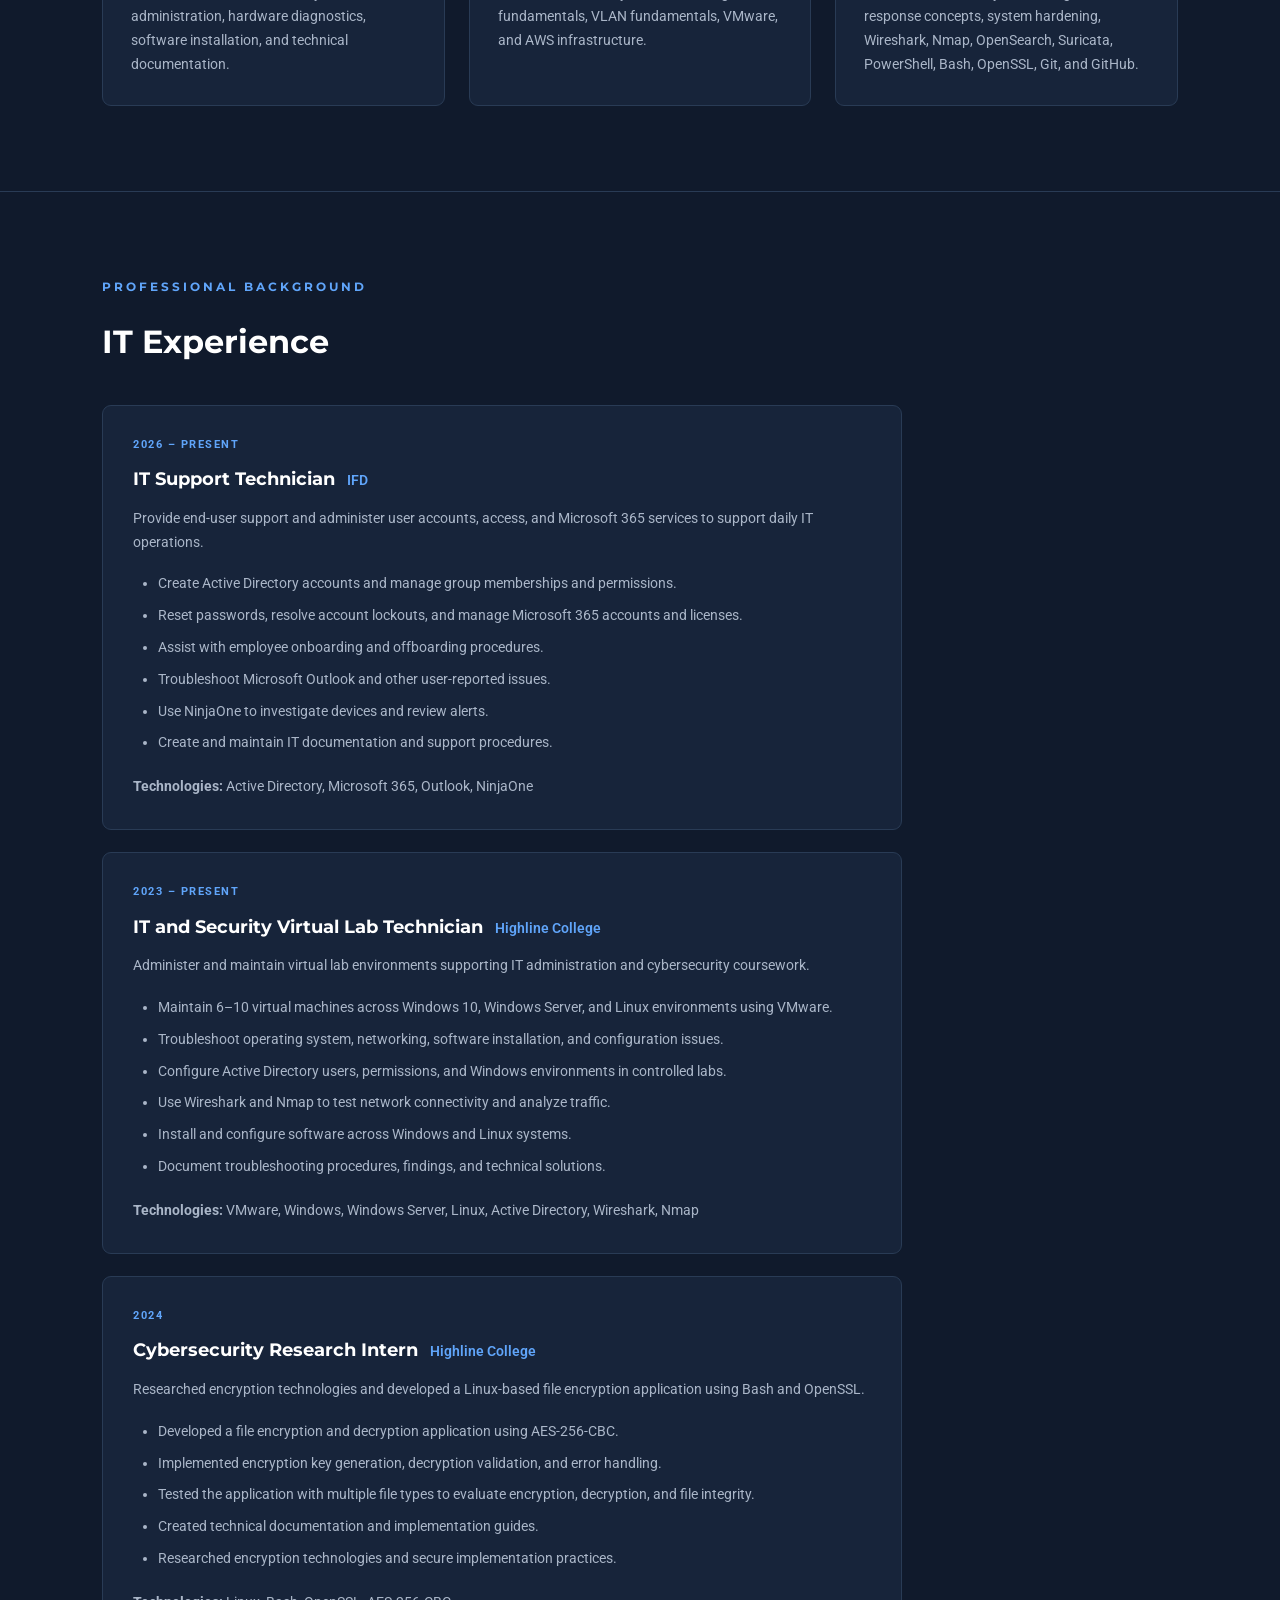
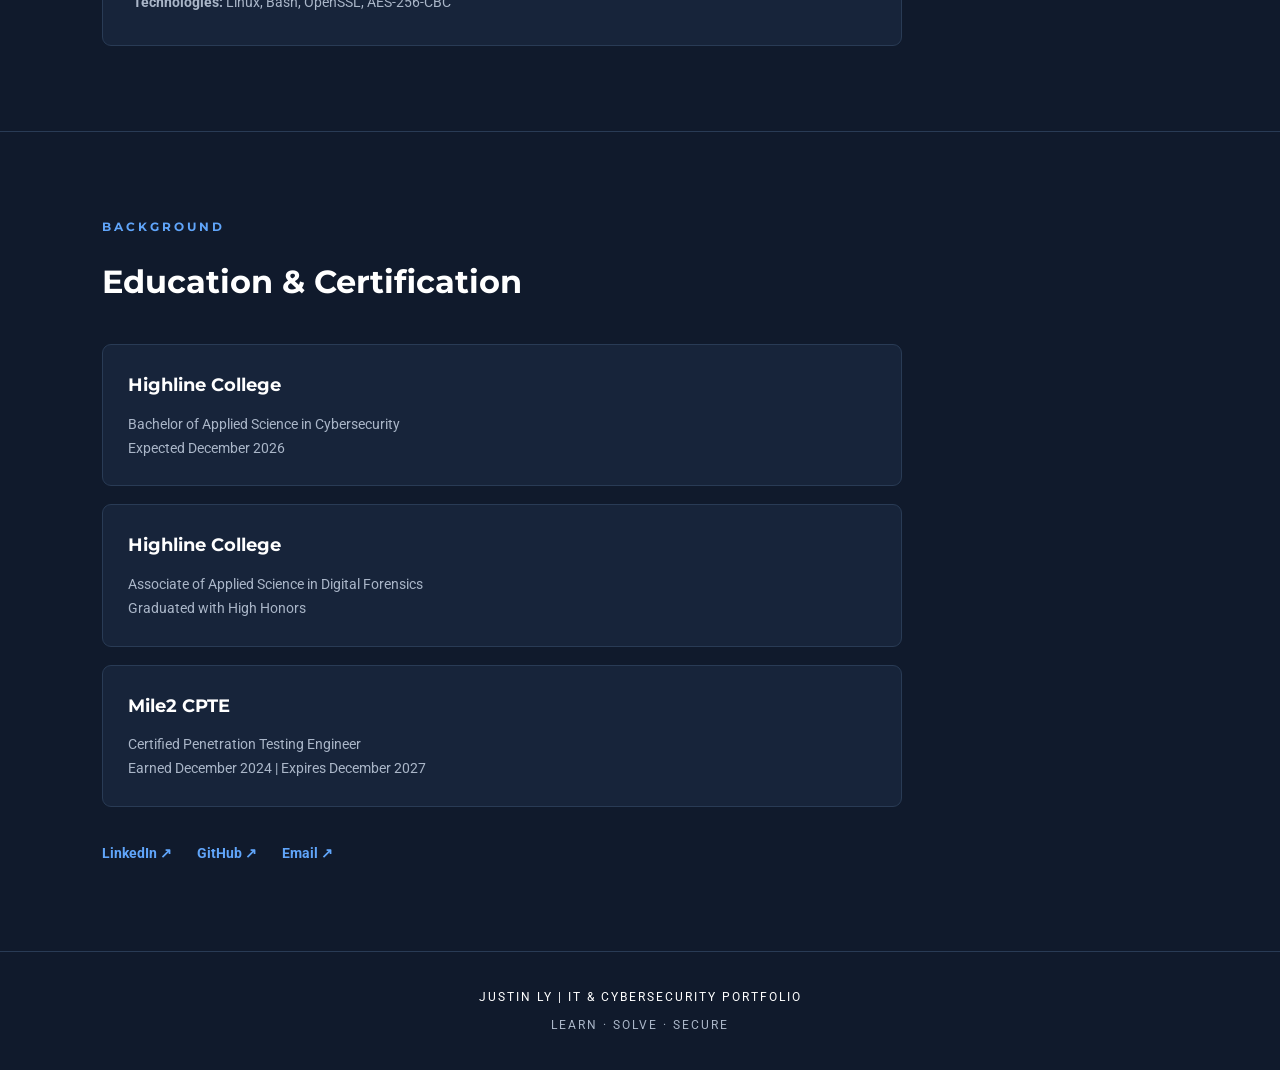
==== commit dc619e1b: "Update index.html" ====
--- a/index.html
+++ b/index.html
@@ -203,7 +203,7 @@
             <div class="project-visual visual-one">SURICATA</div>
             <div class="project-content">
                 <p class="project-category">DETECTION ENGINEERING</p>
-                <h3>PHP2Shell Detection & Rule Tuning Lab</h3>
+                <h3>PHP2Shell Detection & Rule Tuning</h3>
                 <p>
                     Analyzed malicious PCAP traffic captures, evaluated Emerging Threats Suricata rules, and authored custom detection signatures with PCRE tuning to eliminate false positives.
                 </p>
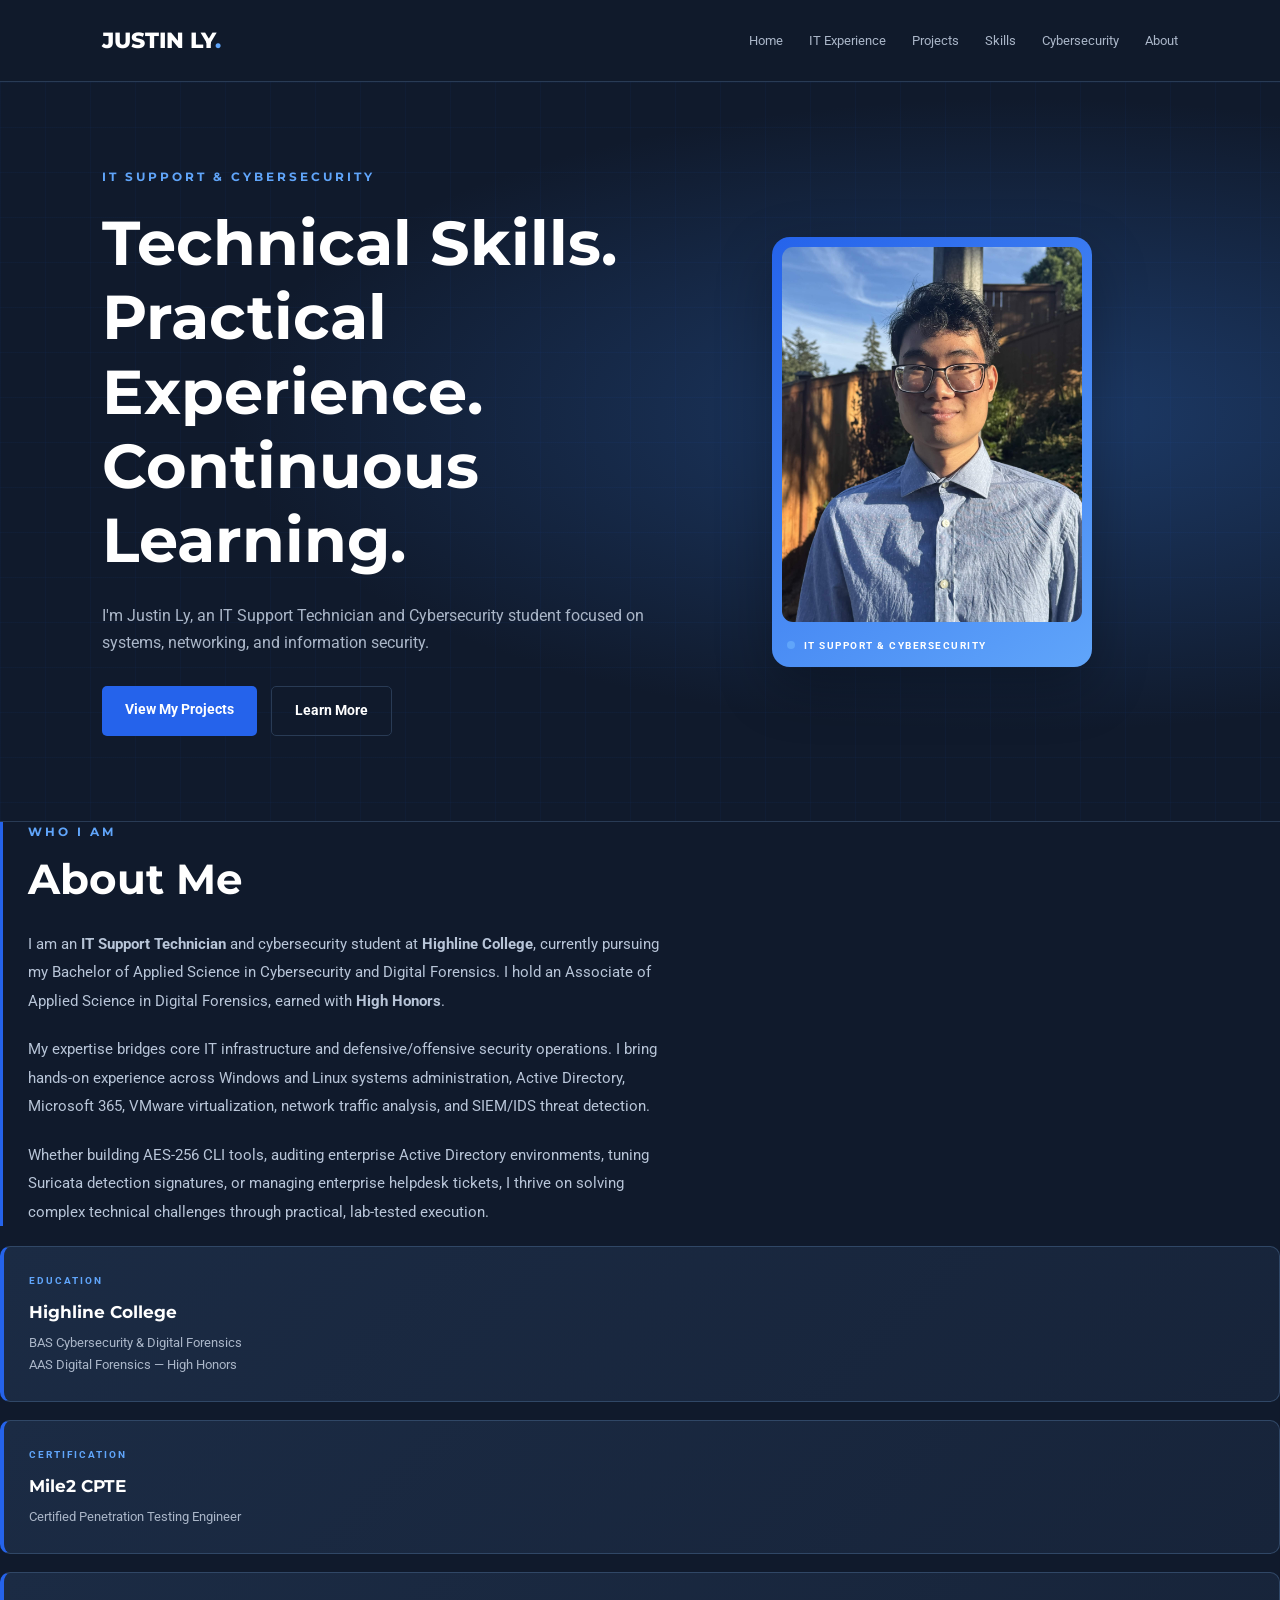
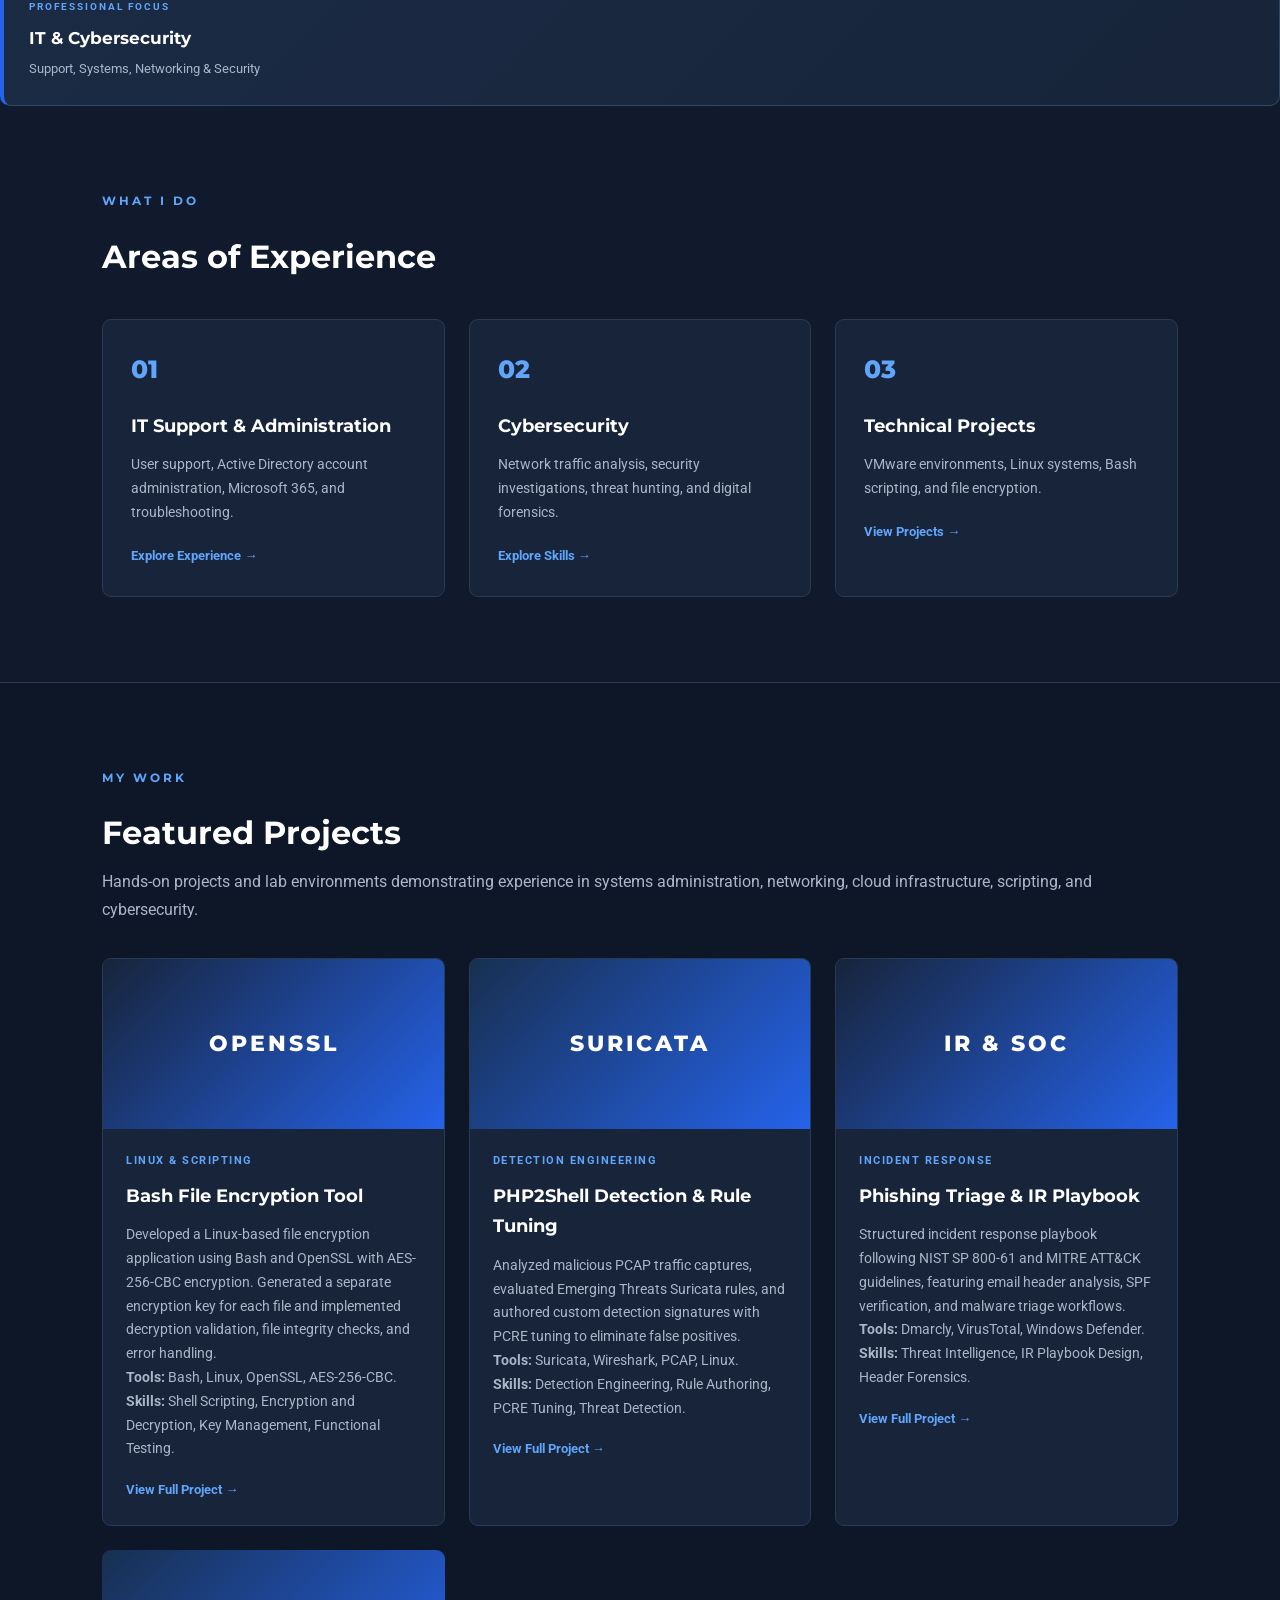
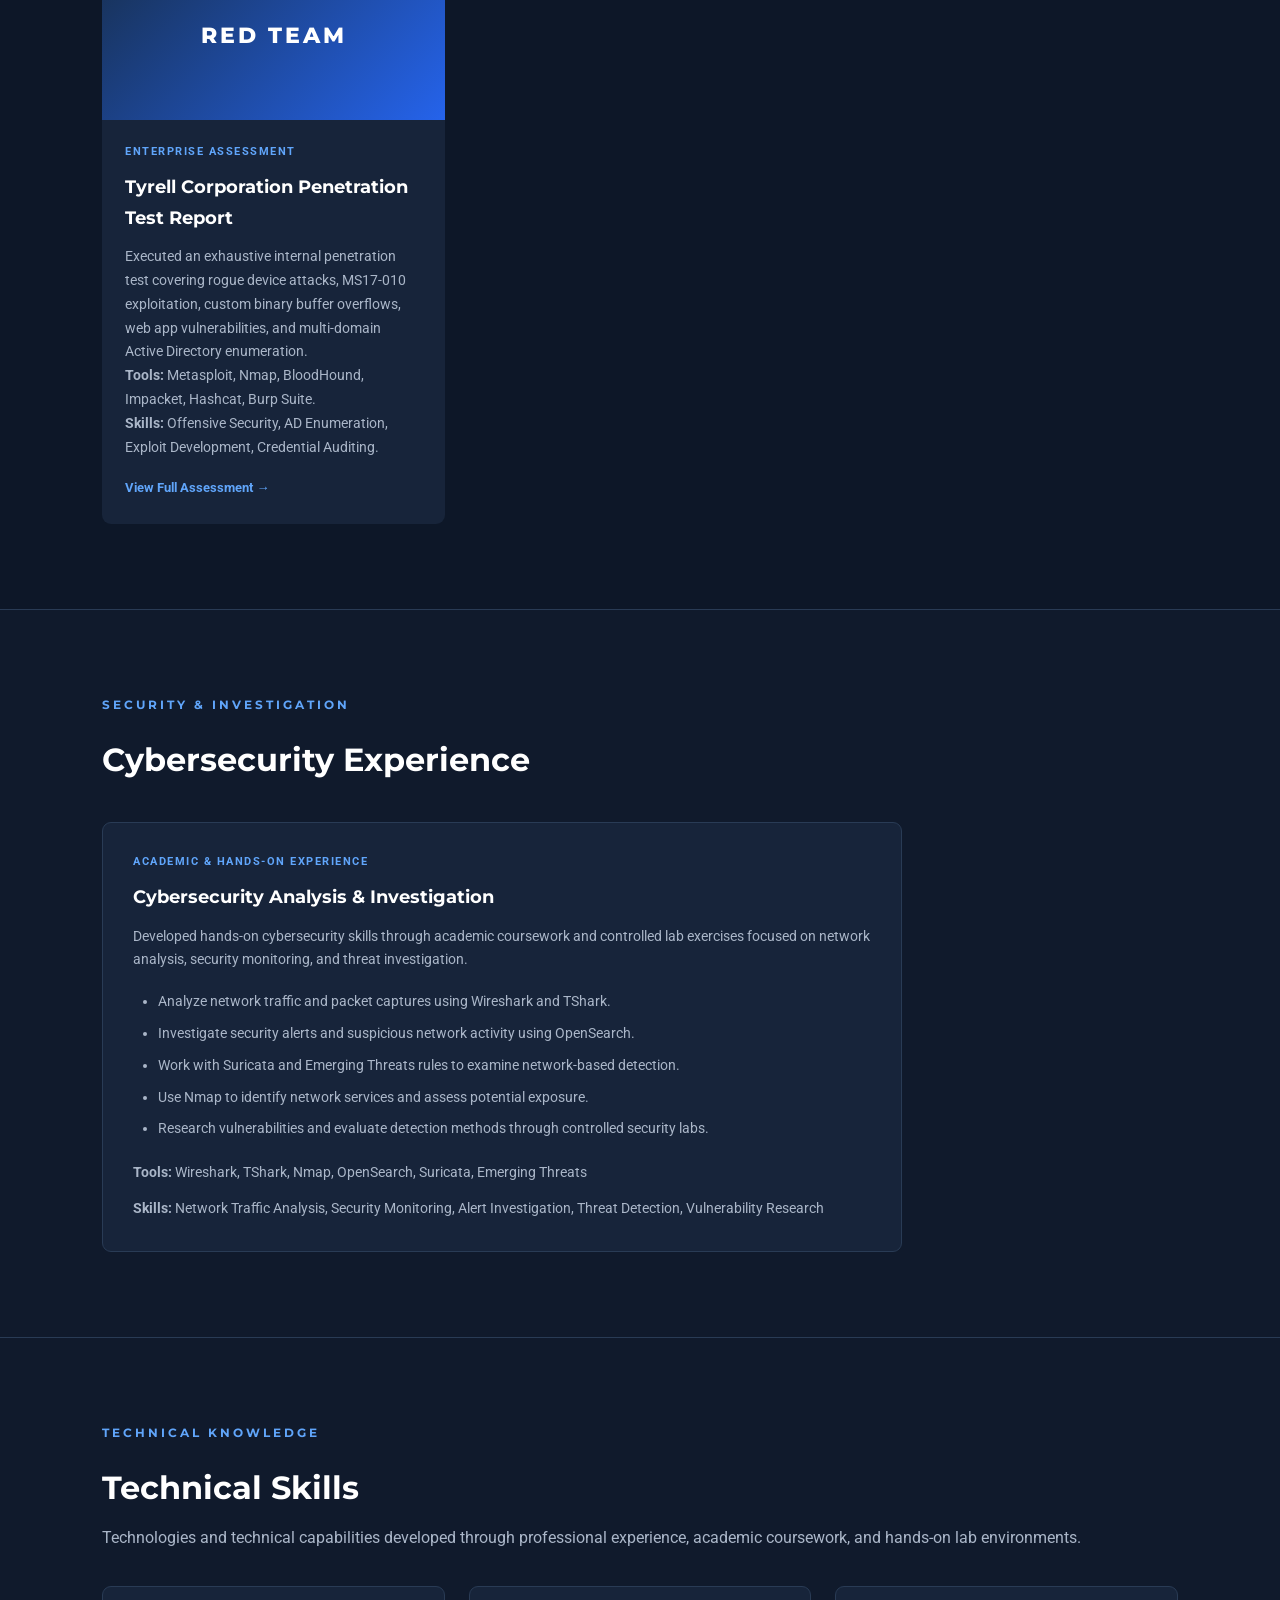
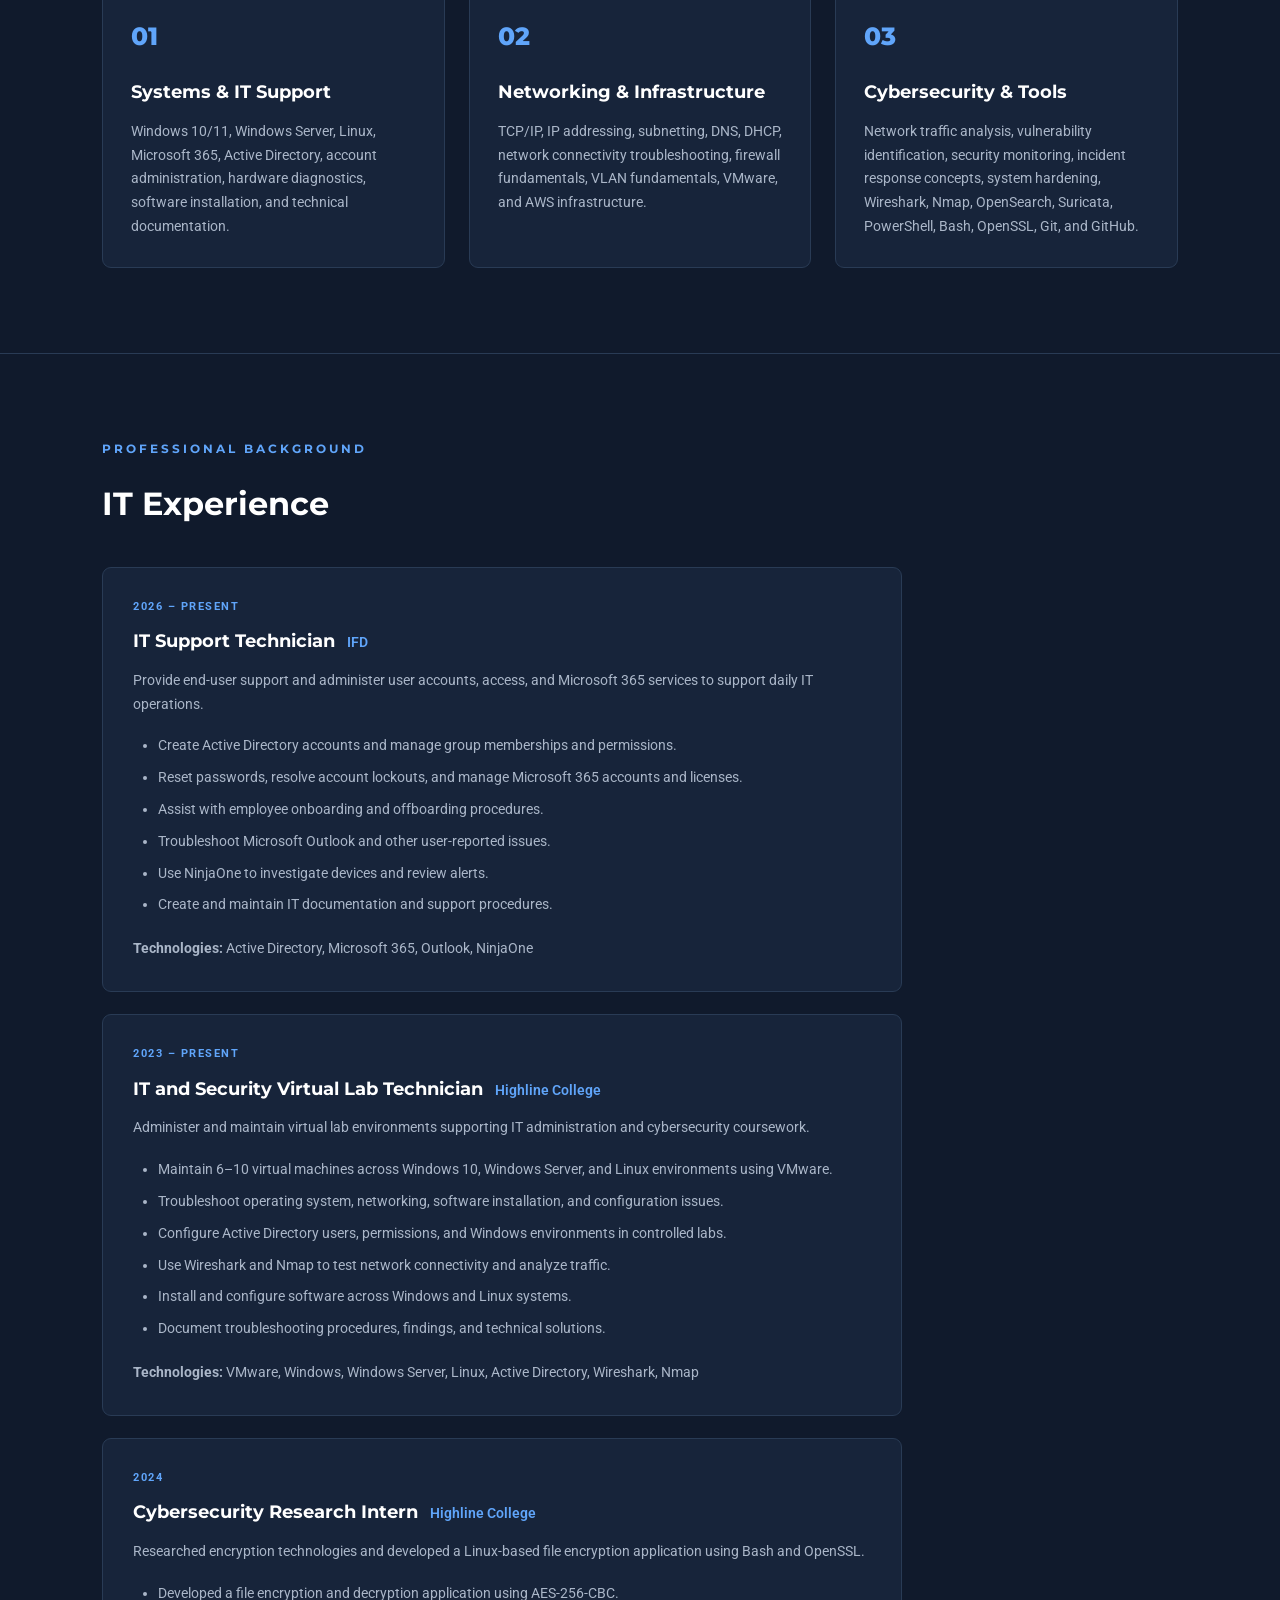
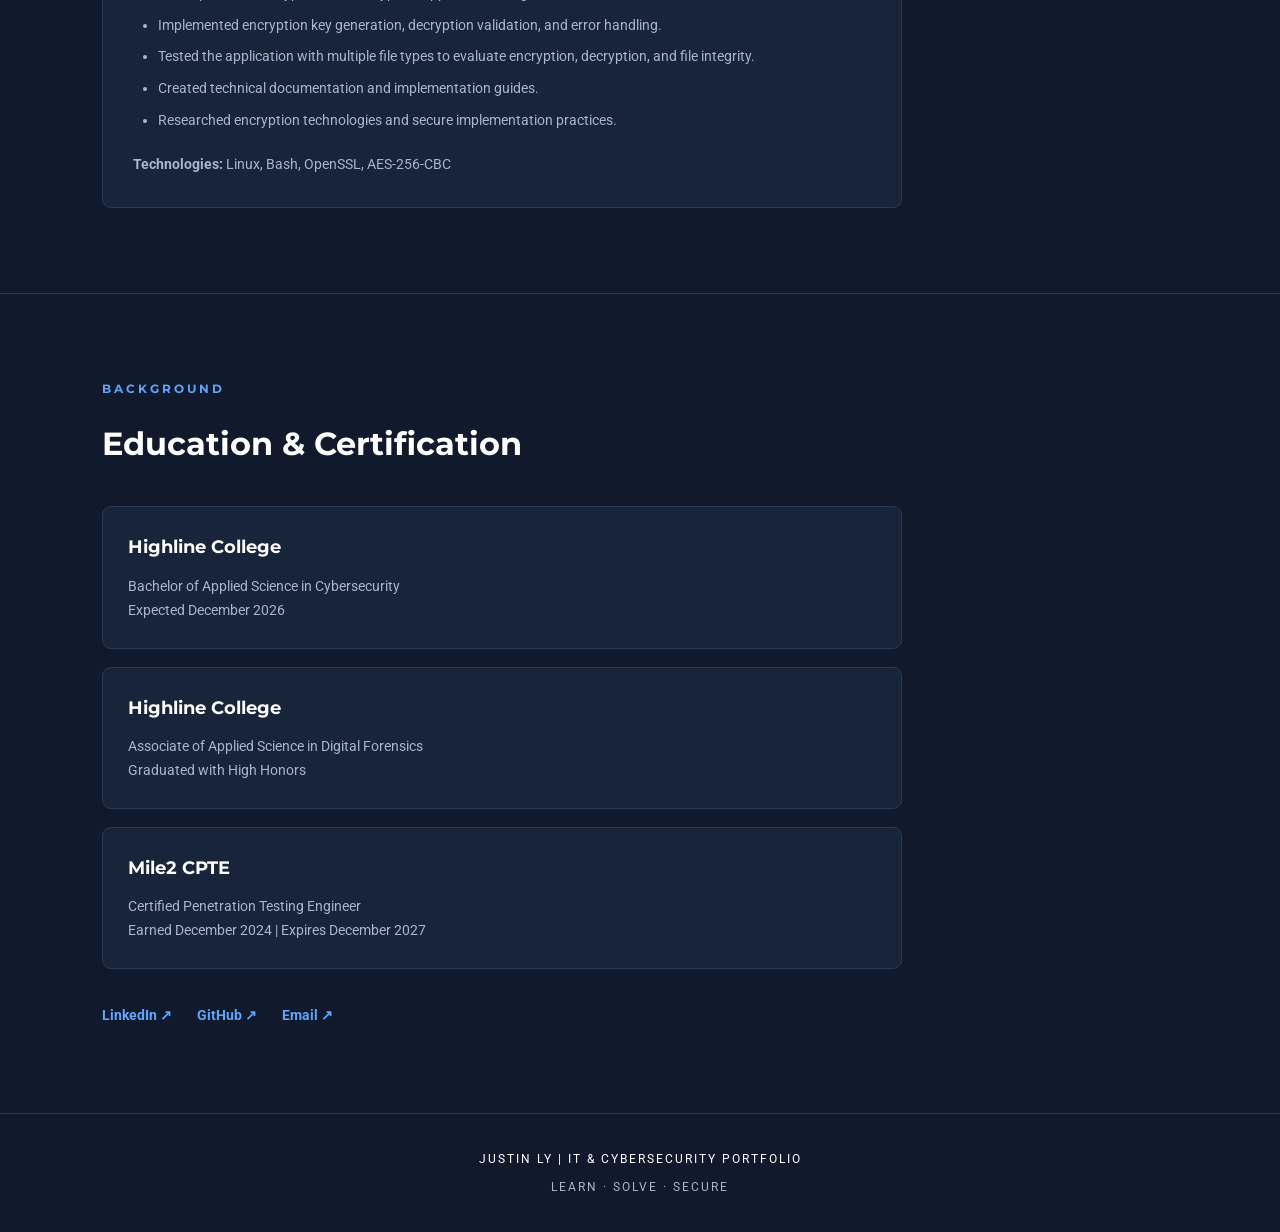
==== commit 26bc8820: "Update index.html" ====
--- a/index.html
+++ b/index.html
@@ -60,42 +60,22 @@
 </section>
 
 <!-- INTRODUCTION -->
-<section class="intro-section" id="intro-about">
-    <div class="about-layout">
-
-        <div class="about-description">
-            <p class="eyebrow">WHO I AM</p>
-            <h2>About Me</h2>
-
-            <p>
-                I'm an IT Support Technician and cybersecurity student
-                at Highline College pursuing a Bachelor of Applied
-                Science in Cybersecurity and Digital Forensics.
-            </p>
-            
-            <p>
-                I hold an Associate of Applied Science in Digital
-                Forensics, which I earned with High Honors. My
-                experience includes IT support, virtual lab
-                administration, and cybersecurity research.
-            </p>
-            
-            <p>
-                I've worked with Windows and Linux systems, VMware
-                virtualization, Active Directory, Microsoft 365,
-                network analysis, and security monitoring. My
-                projects include file encryption, SIEM deployment,
-                firewall configuration, and cloud infrastructure.
-            </p>
-            
-            <p>
-                I'm interested in systems administration, IT
-                infrastructure, identity and access management,
-                and cybersecurity. I enjoy solving technical
-                problems and developing practical skills through
-                hands-on experience.
-            </p>
-        </div>
+<div class="about-description">
+    <p class="eyebrow">WHO I AM</p>
+    <h2>About Me</h2>
+    
+    <p>
+        I am an <strong>IT Support Technician</strong> and cybersecurity student at <strong>Highline College</strong>, currently pursuing my Bachelor of Applied Science in Cybersecurity and Digital Forensics. I hold an Associate of Applied Science in Digital Forensics, earned with <strong>High Honors</strong>.
+    </p>
+
+    <p>
+        My expertise bridges core IT infrastructure and defensive/offensive security operations. I bring hands-on experience across Windows and Linux systems administration, Active Directory, Microsoft 365, VMware virtualization, network traffic analysis, and SIEM/IDS threat detection.
+    </p>
+
+    <p>
+        Whether building AES-256 CLI tools, auditing enterprise Active Directory environments, tuning Suricata detection signatures, or managing enterprise helpdesk tickets, I thrive on solving complex technical challenges through practical, lab-tested execution.
+    </p>
+</div>
 
         <div class="about-details">
             <div class="detail-card">
--- a/style.css
+++ b/style.css
@@ -88,18 +88,15 @@
     grid-template-columns: minmax(0, 1.2fr) minmax(0, 0.8fr);
     align-items: center;
     gap: 60px;
-
     width: 100%;
     min-height: 620px;
     padding: 85px max(8%, calc((100% - 1200px) / 2));
-
     background-color: #101A2C;
     background-image:
         linear-gradient(rgba(37, 99, 235, 0.045) 1px, transparent 1px),
         linear-gradient(90deg, rgba(37, 99, 235, 0.045) 1px, transparent 1px),
         radial-gradient(ellipse at 80% 45%, #1d3b69 0%, transparent 55%);
     background-size: 45px 45px, 45px 45px, auto;
-
     border-bottom: 1px solid var(--border);
 }
 
@@ -252,6 +249,10 @@
     border-radius: 9px;
     overflow: hidden;
     transition: 0.25s ease;
+    width: 100%;
+    box-sizing: border-box;
+    word-wrap: break-word;
+    overflow-wrap: break-word;
 }
 
 .info-card,
@@ -340,6 +341,8 @@
 
 .project-content {
     padding: 23px;
+    word-wrap: break-word;
+    overflow-wrap: break-word;
 }
 
 .project-category {
@@ -581,7 +584,7 @@
     .cyber-section,
     .experience-section,
     .about-section {
-        padding: 65px 8%;
+        padding: 65px 5%;
     }
 
     .about-layout {
@@ -624,4 +627,13 @@
     transform: translateX(4px);
 }
 
-
+/* Mobile-Safe Text Wrapping */
+img {
+    max-width: 100%;
+    height: auto;
+}
+
+pre, code {
+    white-space: pre-wrap;
+    word-break: break-all;
+}
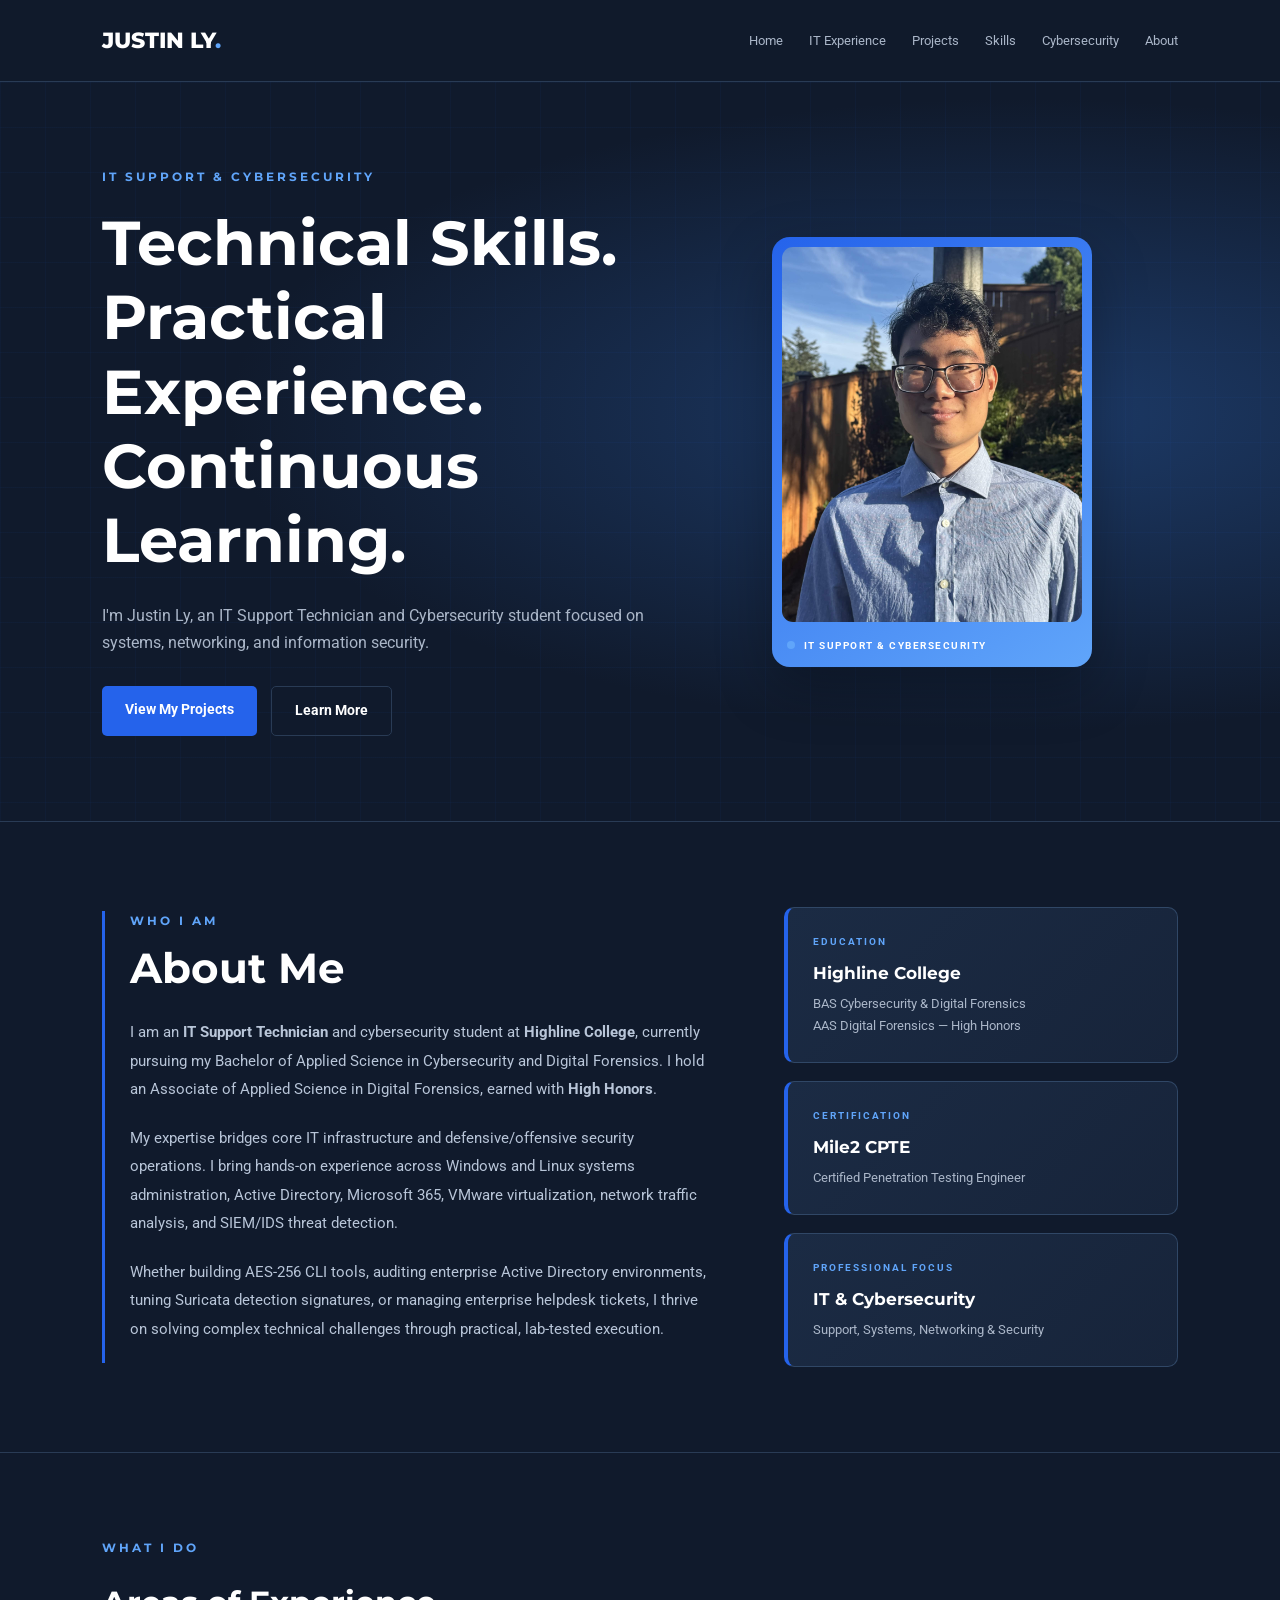
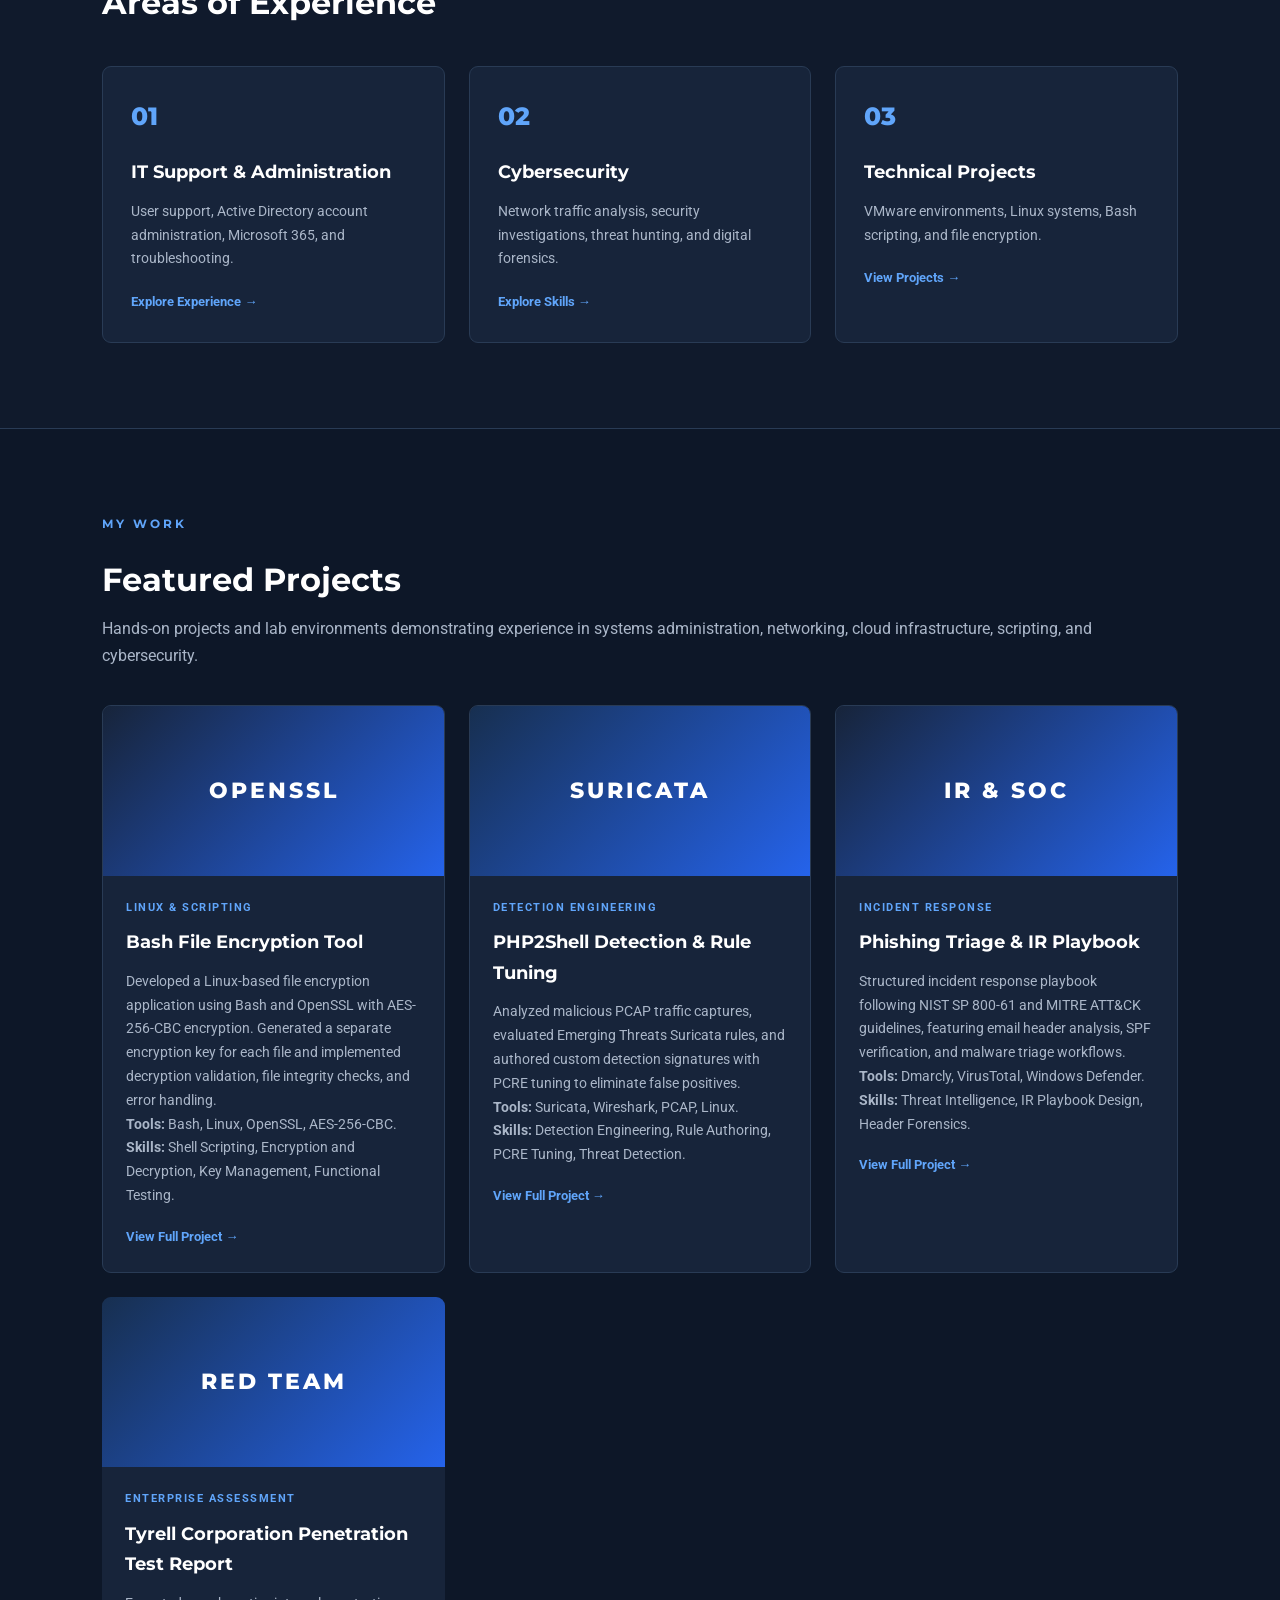
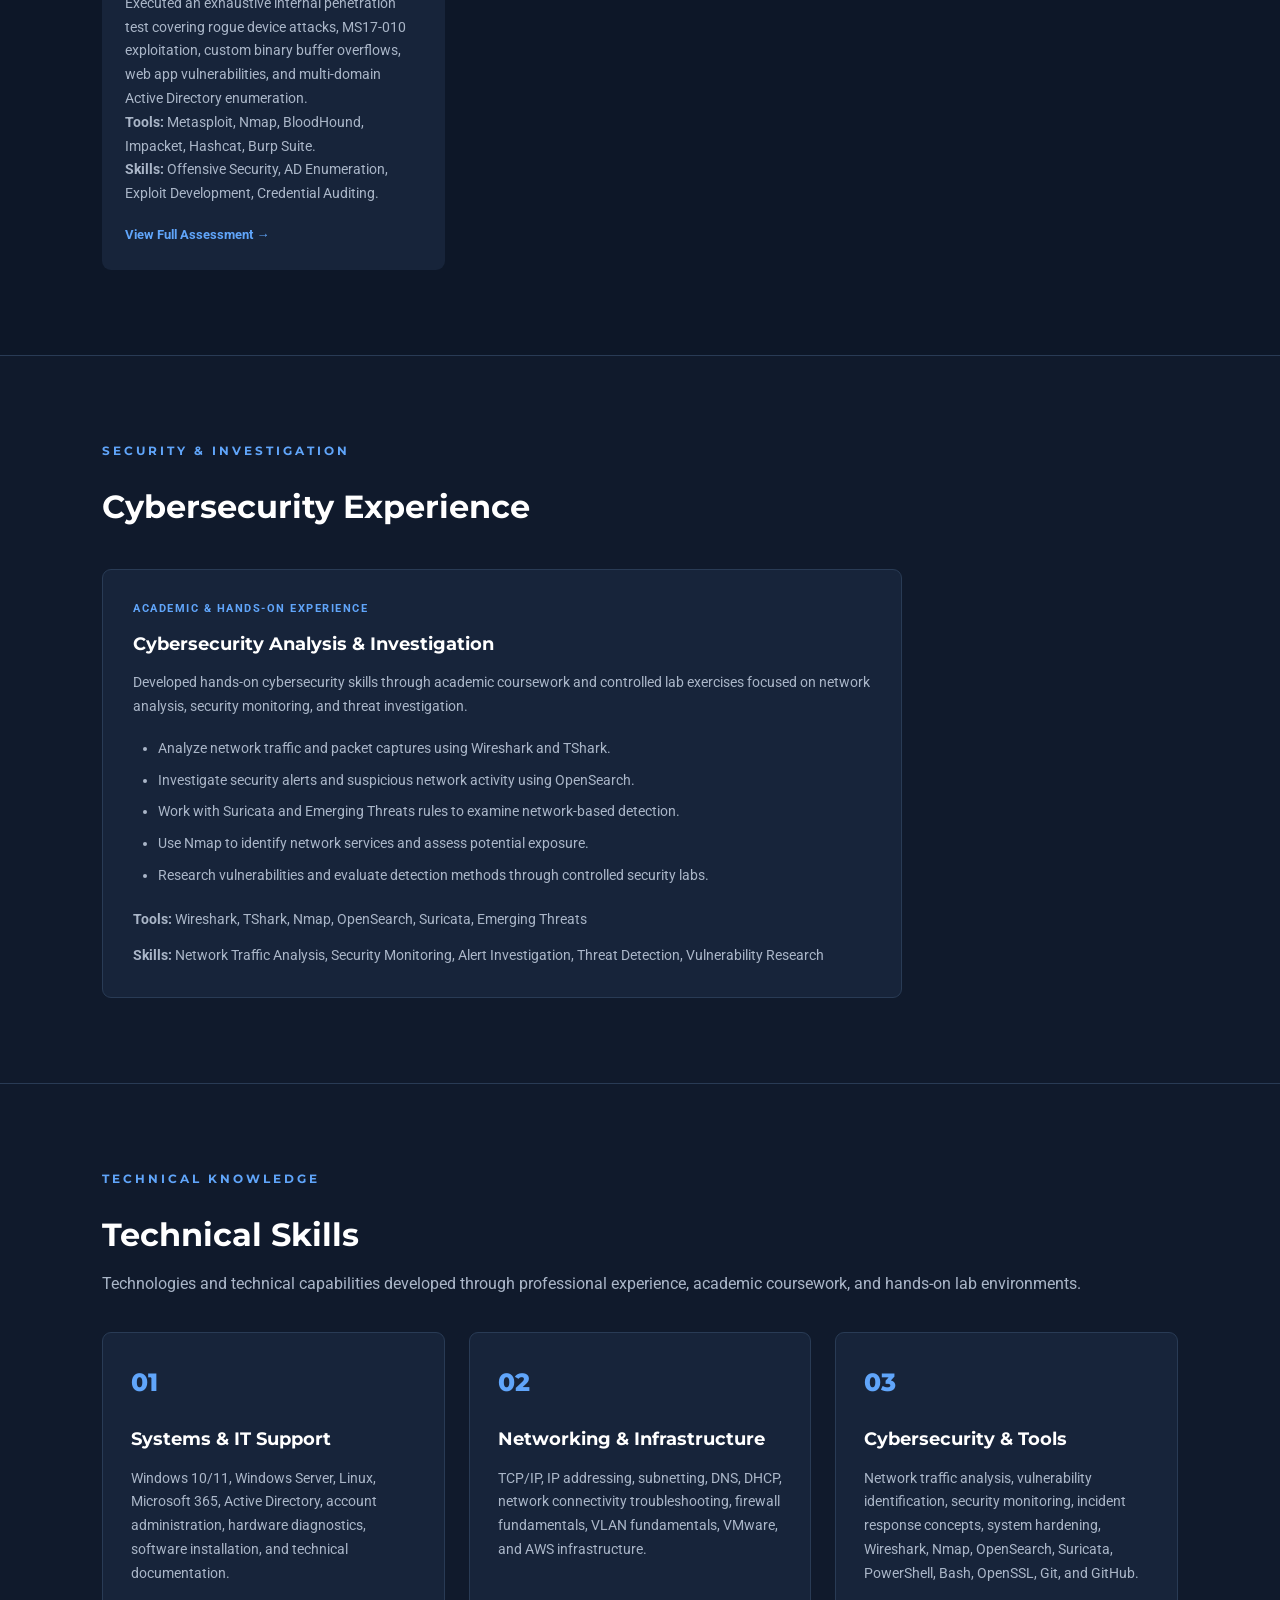
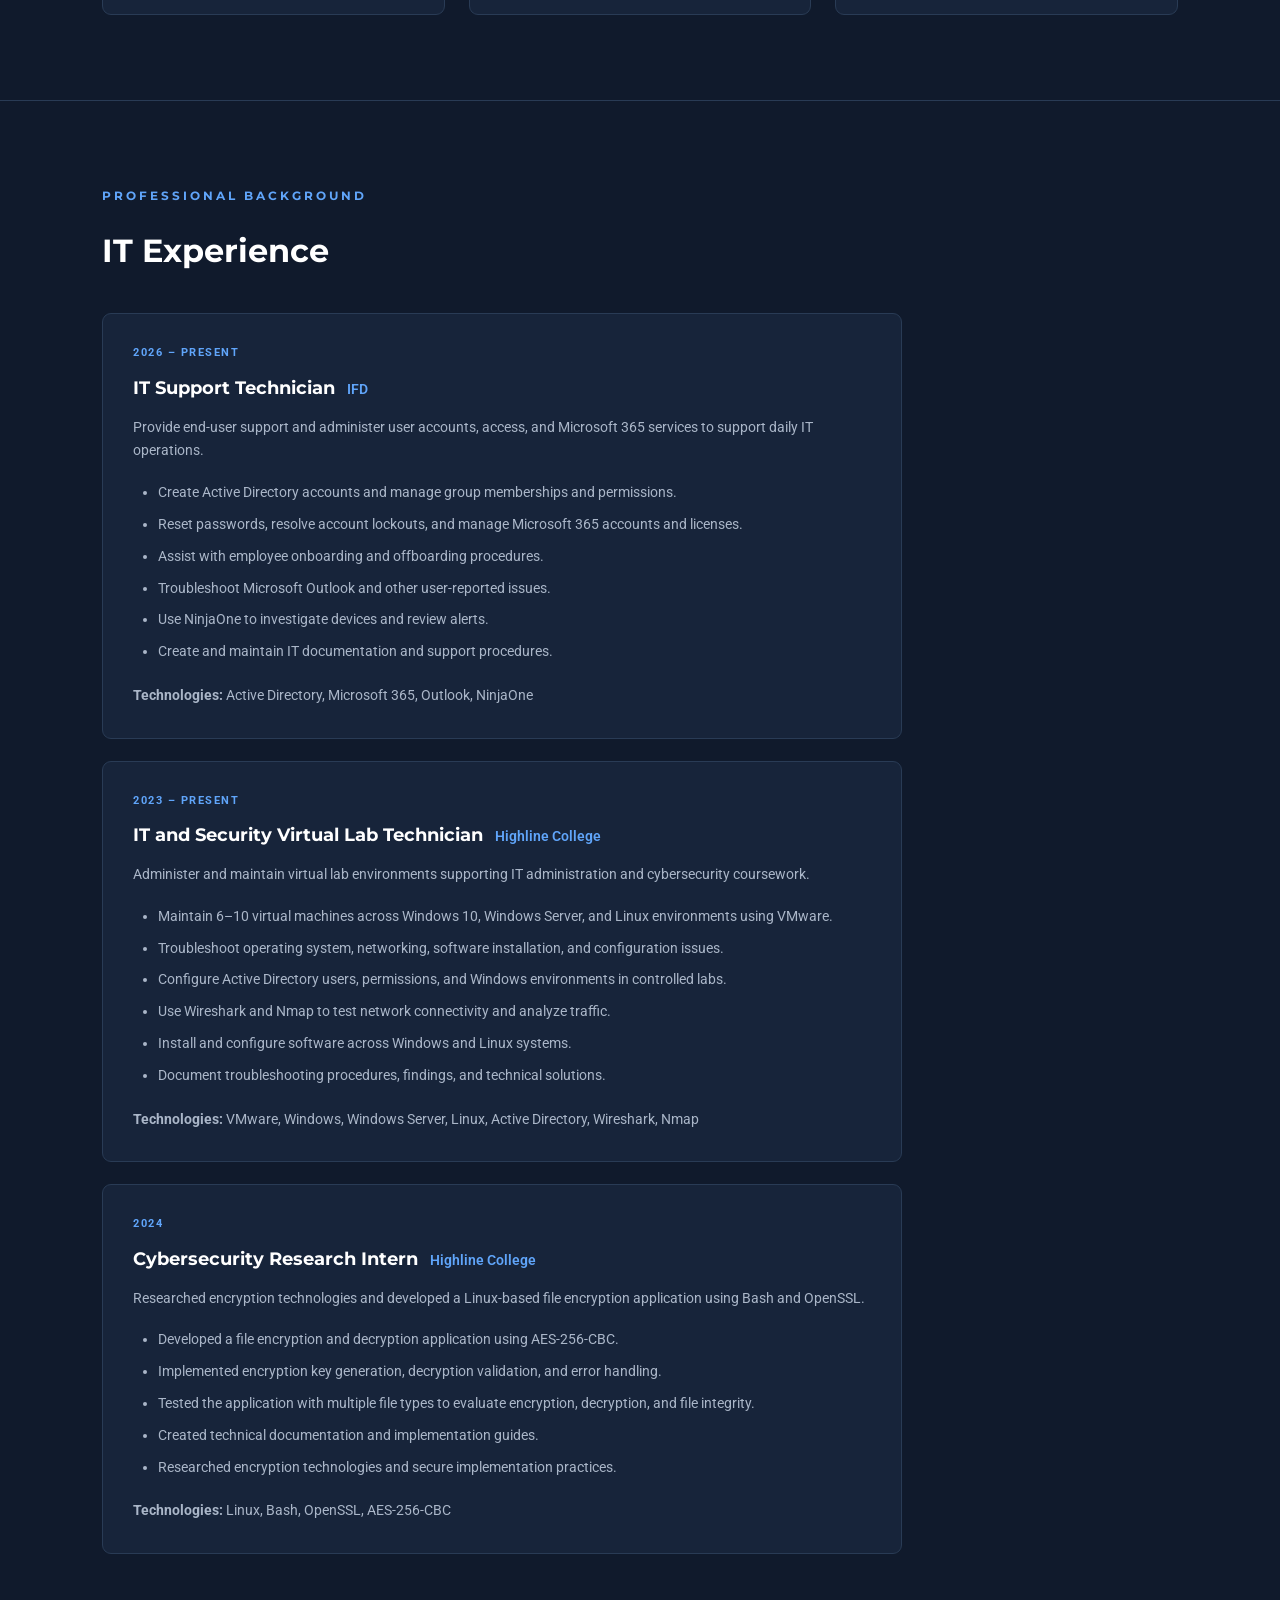
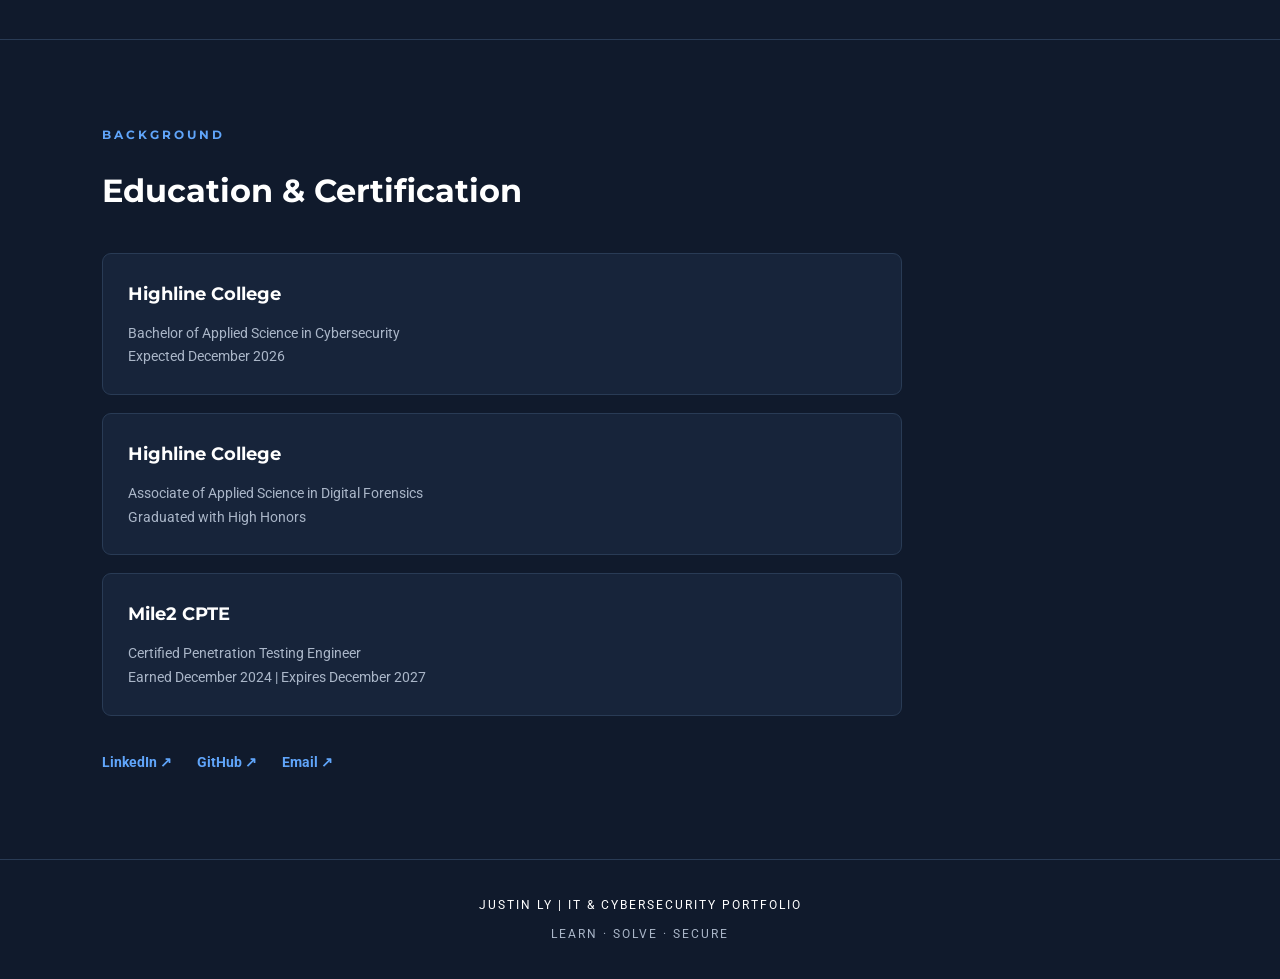
==== commit cfc7f307: "Refactor about section and update comments" ====
--- a/index.html
+++ b/index.html
@@ -59,23 +59,25 @@
     </div>
 </section>
 
-<!-- INTRODUCTION -->
-<div class="about-description">
-    <p class="eyebrow">WHO I AM</p>
-    <h2>About Me</h2>
-    
-    <p>
-        I am an <strong>IT Support Technician</strong> and cybersecurity student at <strong>Highline College</strong>, currently pursuing my Bachelor of Applied Science in Cybersecurity and Digital Forensics. I hold an Associate of Applied Science in Digital Forensics, earned with <strong>High Honors</strong>.
-    </p>
-
-    <p>
-        My expertise bridges core IT infrastructure and defensive/offensive security operations. I bring hands-on experience across Windows and Linux systems administration, Active Directory, Microsoft 365, VMware virtualization, network traffic analysis, and SIEM/IDS threat detection.
-    </p>
-
-    <p>
-        Whether building AES-256 CLI tools, auditing enterprise Active Directory environments, tuning Suricata detection signatures, or managing enterprise helpdesk tickets, I thrive on solving complex technical challenges through practical, lab-tested execution.
-    </p>
-</div>
+<!-- ABOUT SECTION -->
+<section id="about" class="about-section">
+    <div class="about-layout">
+        <div class="about-description">
+            <p class="eyebrow">WHO I AM</p>
+            <h2>About Me</h2>
+            
+            <p>
+                I am an <strong>IT Support Technician</strong> and cybersecurity student at <strong>Highline College</strong>, currently pursuing my Bachelor of Applied Science in Cybersecurity and Digital Forensics. I hold an Associate of Applied Science in Digital Forensics, earned with <strong>High Honors</strong>.
+            </p>
+
+            <p>
+                My expertise bridges core IT infrastructure and defensive/offensive security operations. I bring hands-on experience across Windows and Linux systems administration, Active Directory, Microsoft 365, VMware virtualization, network traffic analysis, and SIEM/IDS threat detection.
+            </p>
+
+            <p>
+                Whether building AES-256 CLI tools, auditing enterprise Active Directory environments, tuning Suricata detection signatures, or managing enterprise helpdesk tickets, I thrive on solving complex technical challenges through practical, lab-tested execution.
+            </p>
+        </div>
 
         <div class="about-details">
             <div class="detail-card">
@@ -97,7 +99,6 @@
                 <p>Support, Systems, Networking & Security</p>
             </div>
         </div>
-
     </div>
 </section>
 
@@ -210,7 +211,7 @@
             </div>
         </article>
 
-        <!-- Project 4 -->
+        <!-- PROJECT 4 -->
         <article class="project-card" style="border: 2px solid var(--primary);">
             <div class="project-visual visual-one">RED TEAM</div>
             <div class="project-content">
@@ -410,8 +411,8 @@
     </div>
 </section>
 
-<!-- ABOUT / EDUCATION -->
-<section id="about" class="about-section">
+<!-- BACKGROUND / EDUCATION & CERTIFICATIONS -->
+<section class="about-section">
     <div class="section-heading">
         <p class="eyebrow">BACKGROUND</p>
         <h2>Education & Certification</h2>
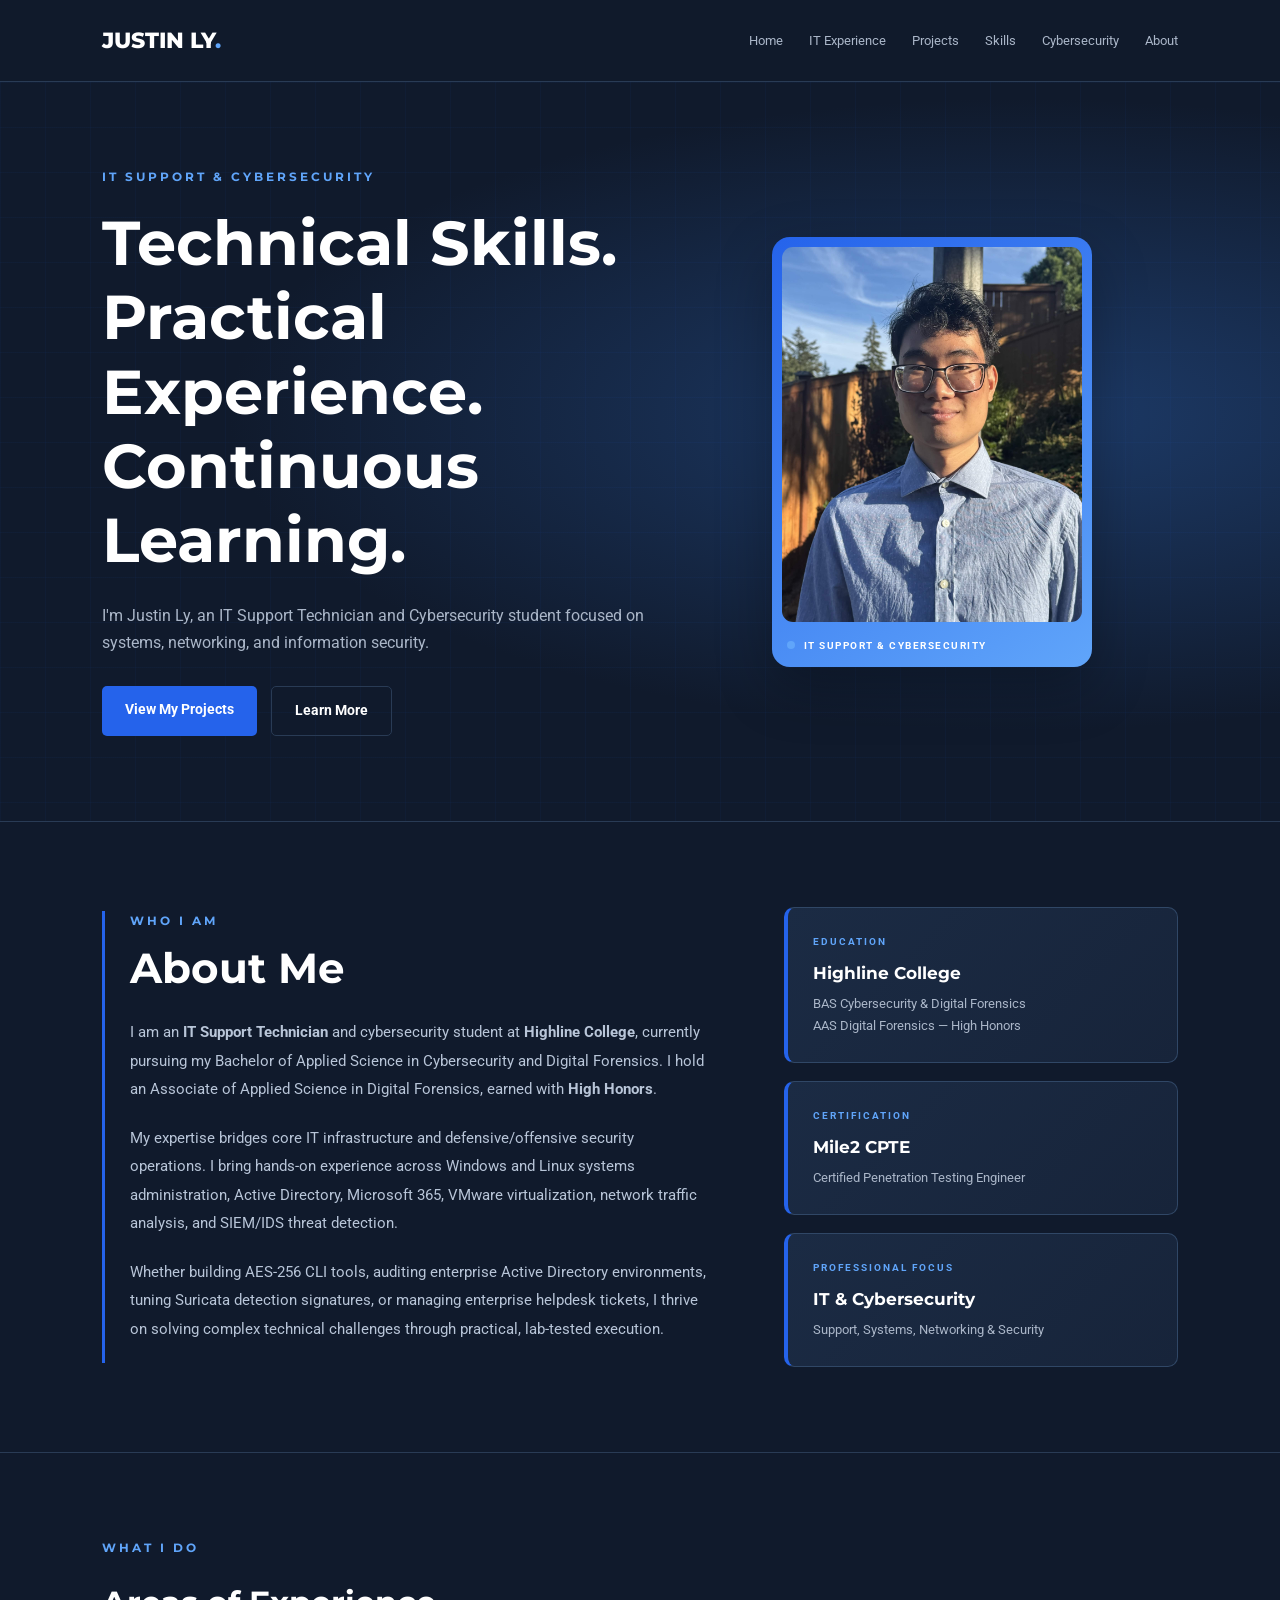
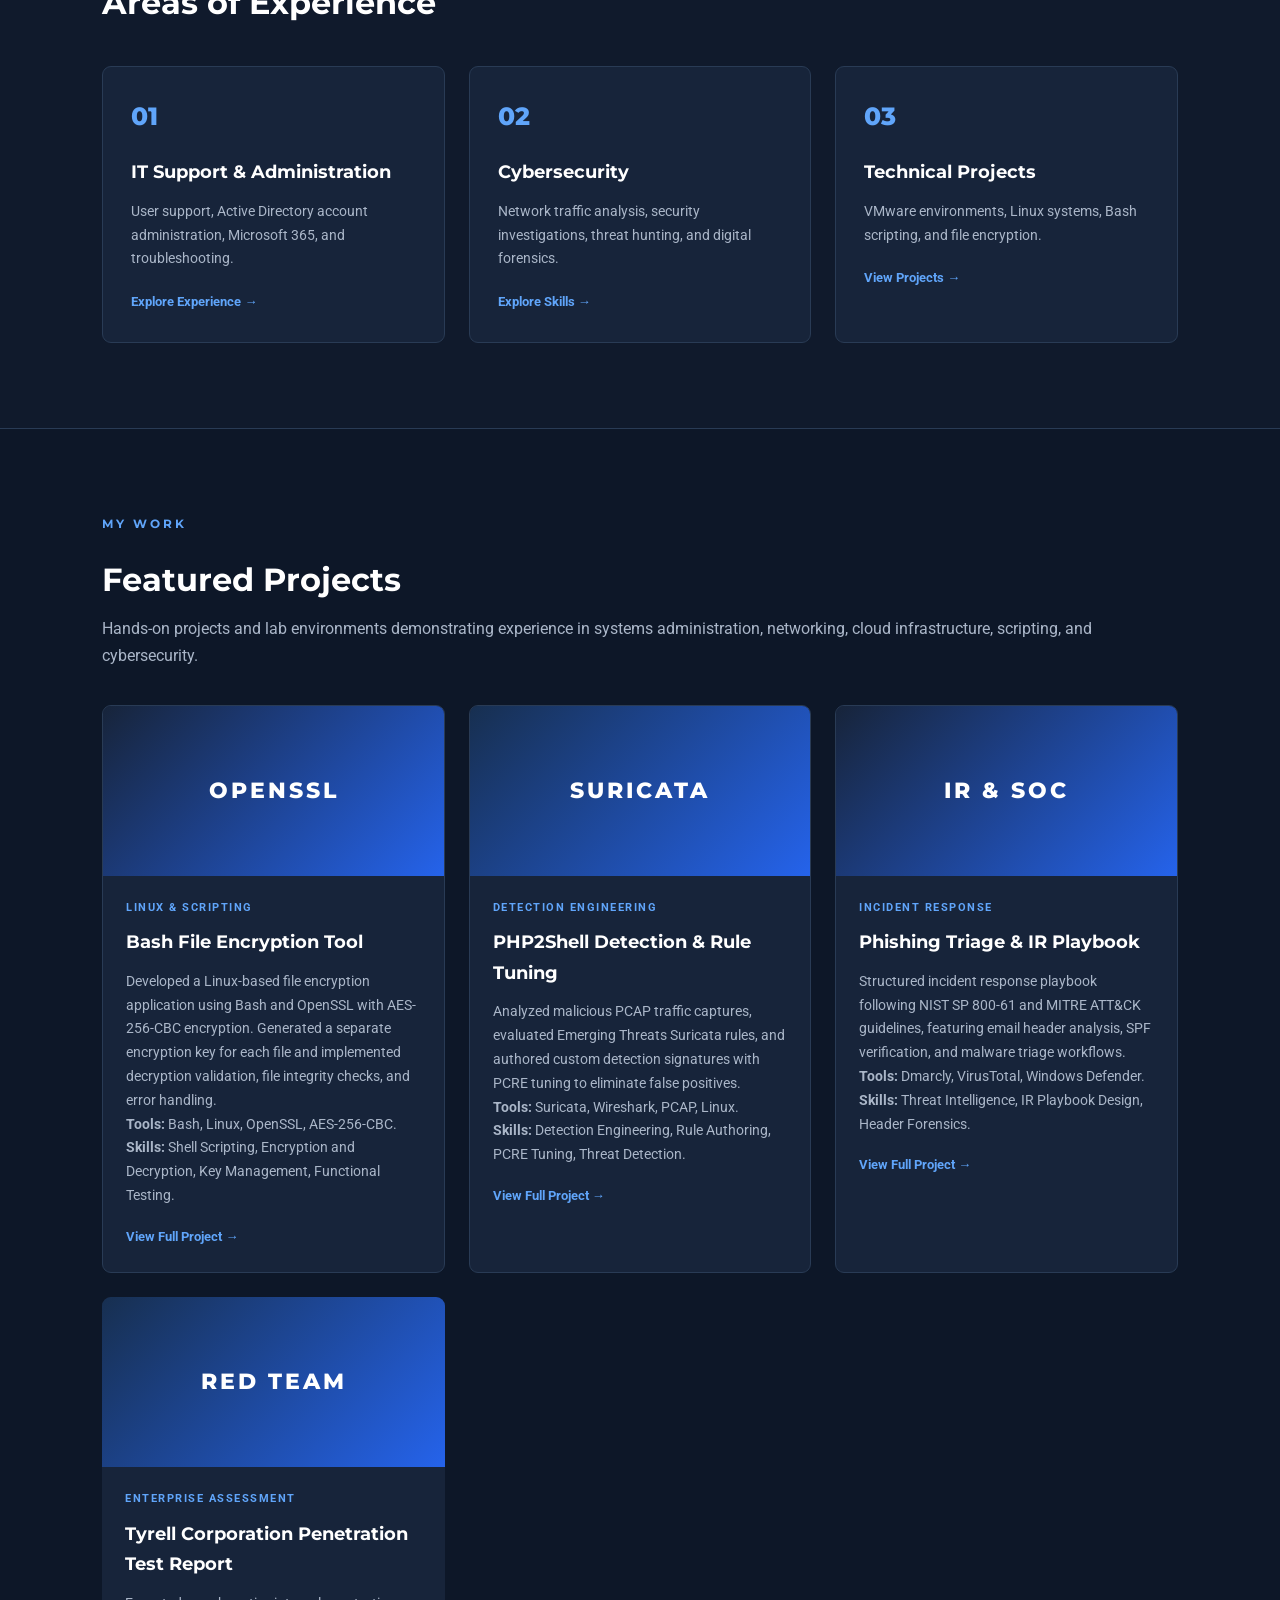
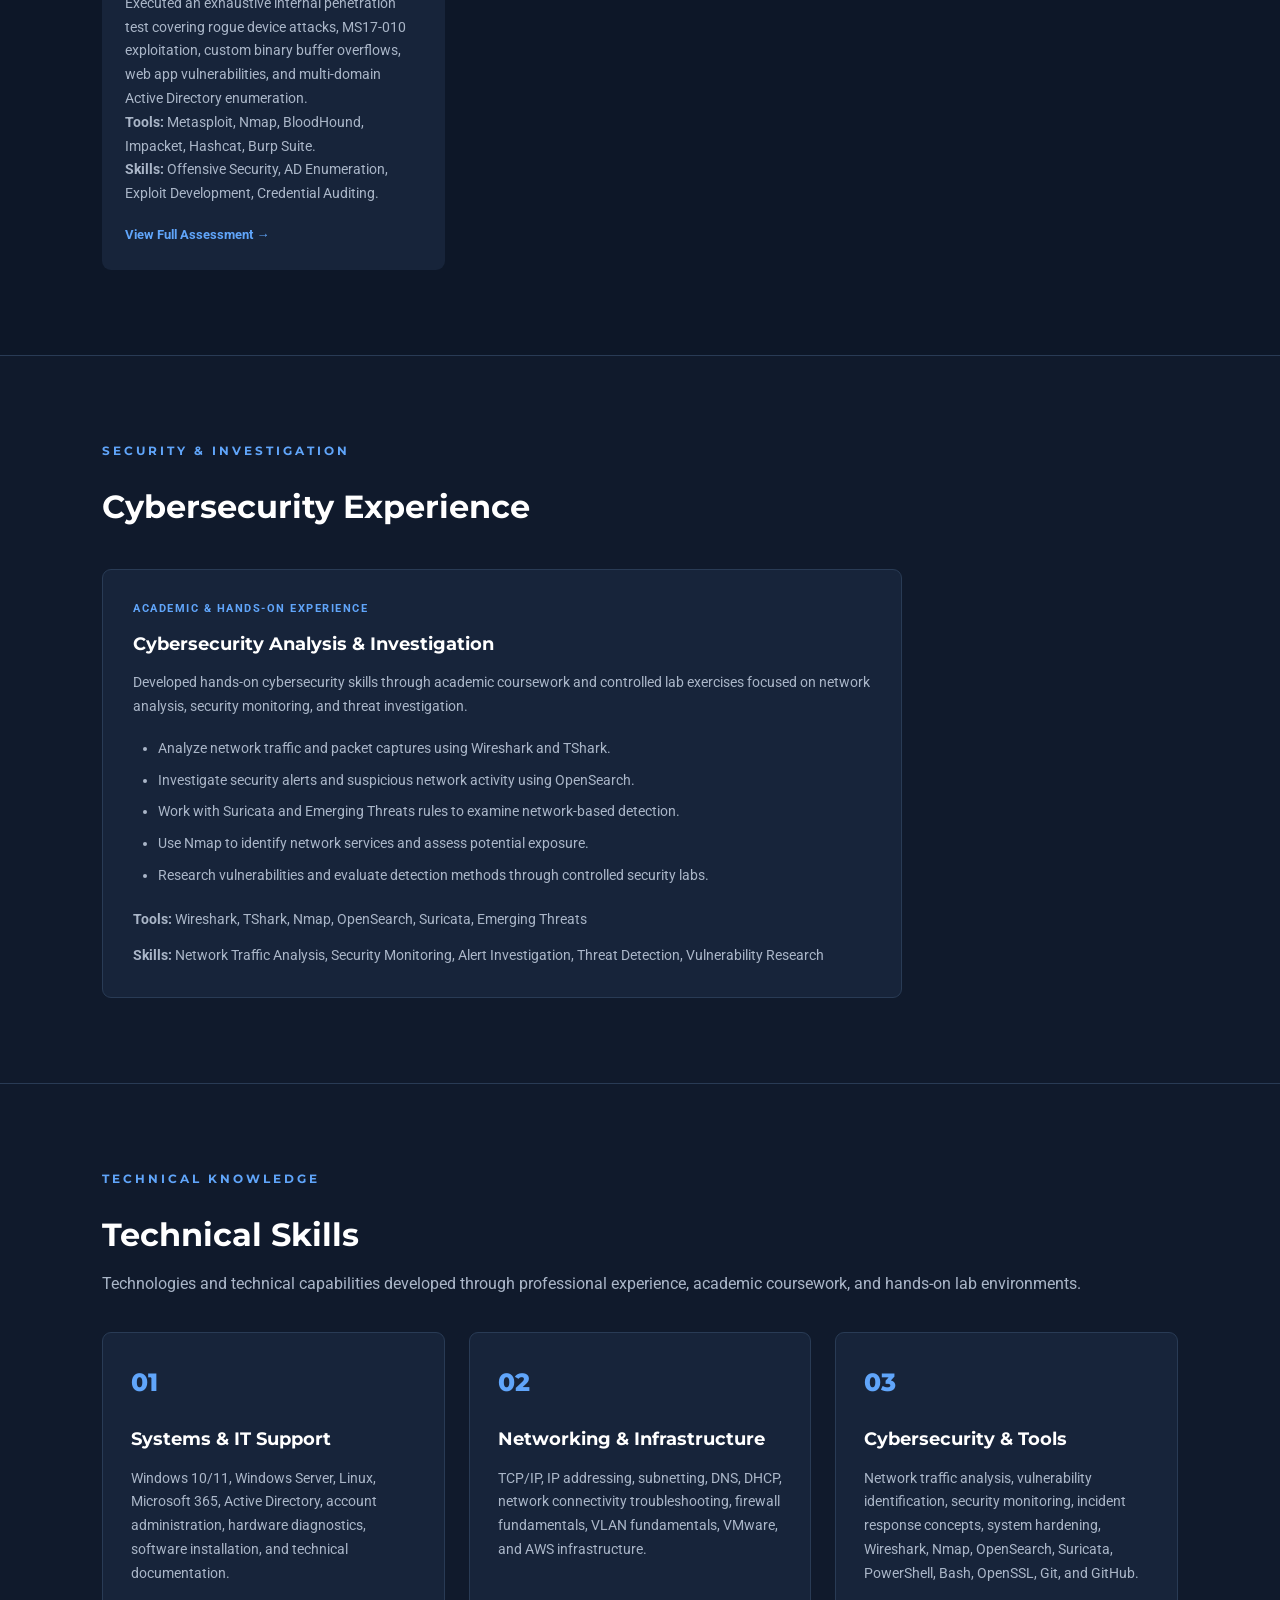
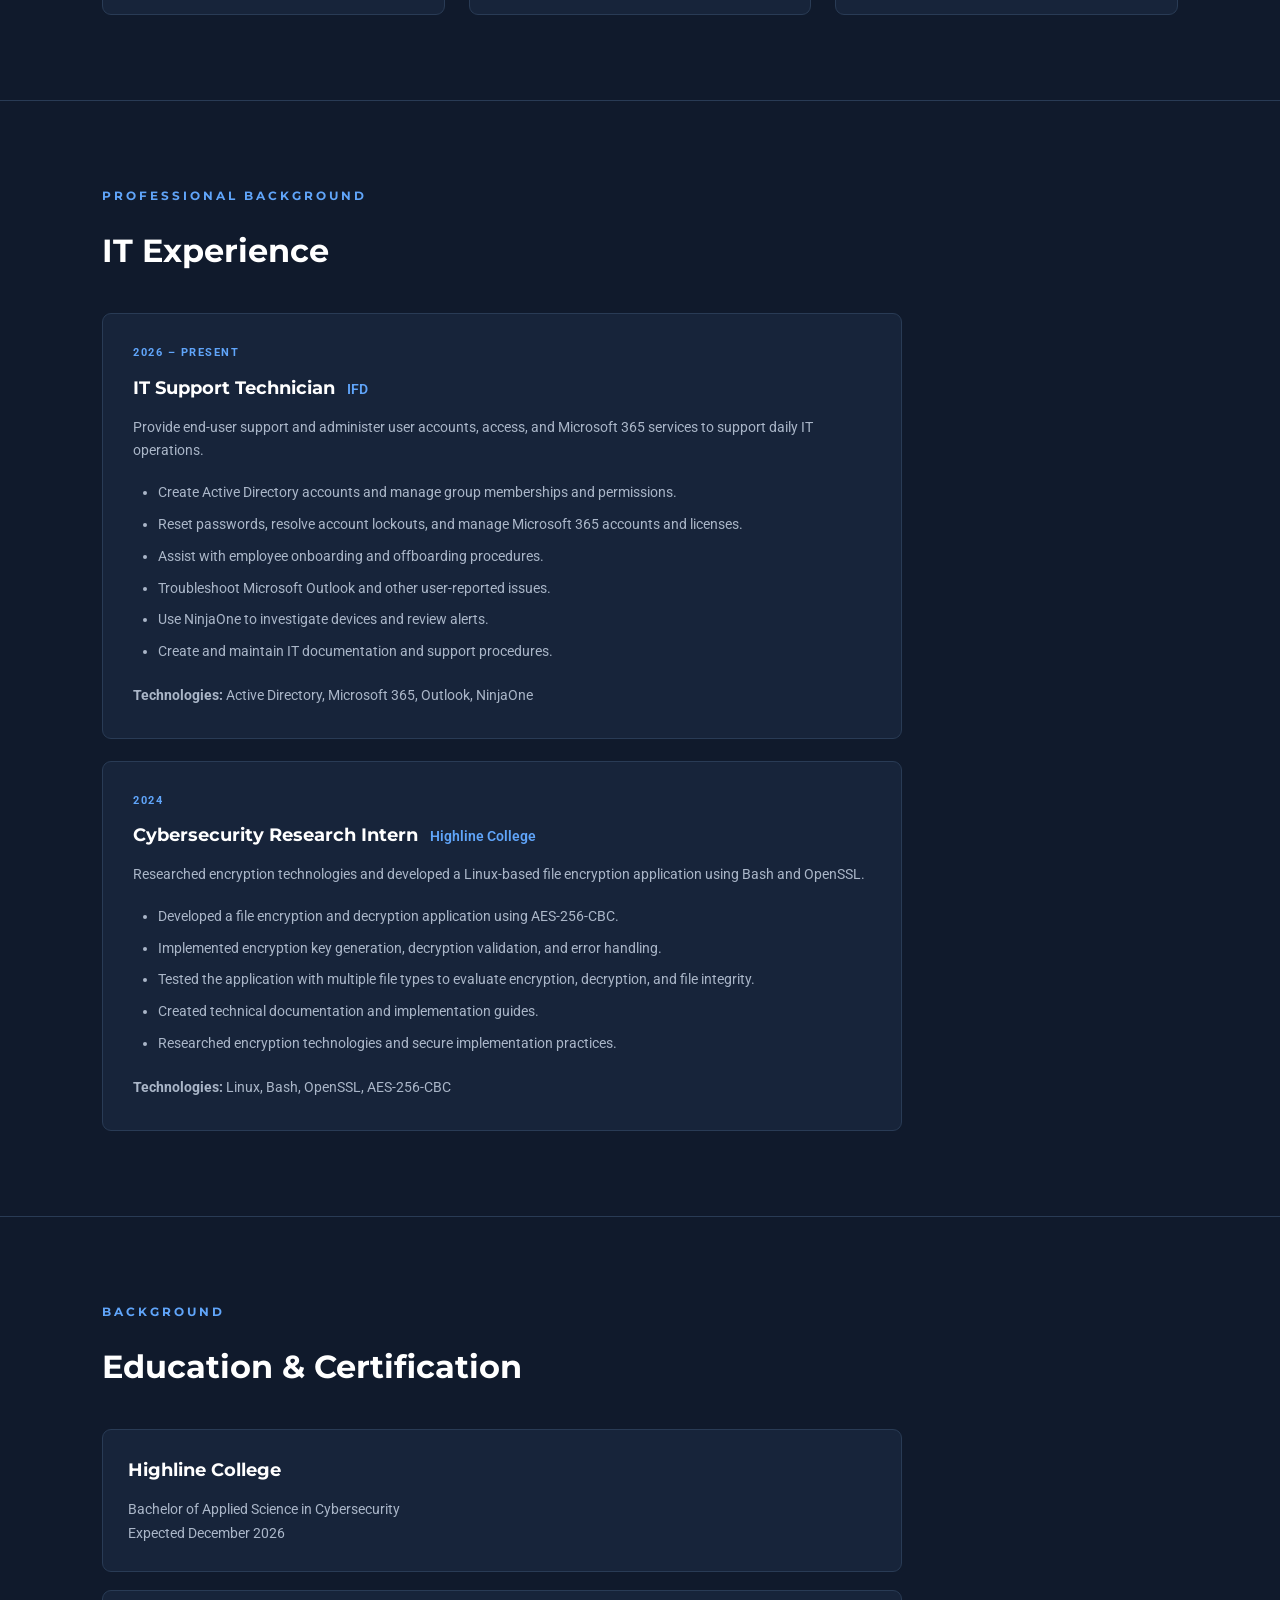
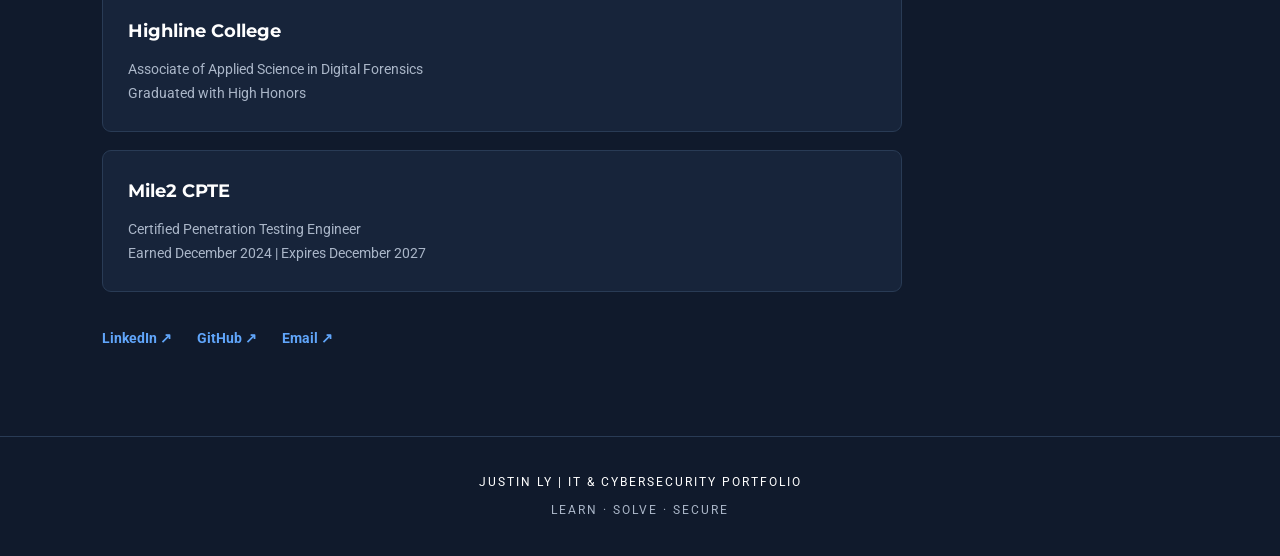
==== commit 70204fe3: "Update index.html" ====
--- a/index.html
+++ b/index.html
@@ -354,35 +354,6 @@
         </p>
     </div>
 
-    <!-- HIGHLINE VIRTUAL LAB -->
-    <div class="experience-card">
-        <p class="project-category">2023 – PRESENT</p>
-
-        <div class="experience-heading">
-            <h3>IT and Security Virtual Lab Technician</h3>
-            <span class="company">Highline College</span>
-        </div>
-
-        <p class="experience-summary">
-            Administer and maintain virtual lab environments
-            supporting IT administration and cybersecurity coursework.
-        </p>
-
-        <ul class="experience-list">
-            <li>Maintain 6–10 virtual machines across Windows 10, Windows Server, and Linux environments using VMware.</li>
-            <li>Troubleshoot operating system, networking, software installation, and configuration issues.</li>
-            <li>Configure Active Directory users, permissions, and Windows environments in controlled labs.</li>
-            <li>Use Wireshark and Nmap to test network connectivity and analyze traffic.</li>
-            <li>Install and configure software across Windows and Linux systems.</li>
-            <li>Document troubleshooting procedures, findings, and technical solutions.</li>
-        </ul>
-
-        <p class="project-tools">
-            <strong>Technologies:</strong> VMware, Windows, Windows Server,
-            Linux, Active Directory, Wireshark, Nmap
-        </p>
-    </div>
-
     <!-- CYBERSECURITY RESEARCH INTERNSHIP -->
     <div class="experience-card">
         <p class="project-category">2024</p>
